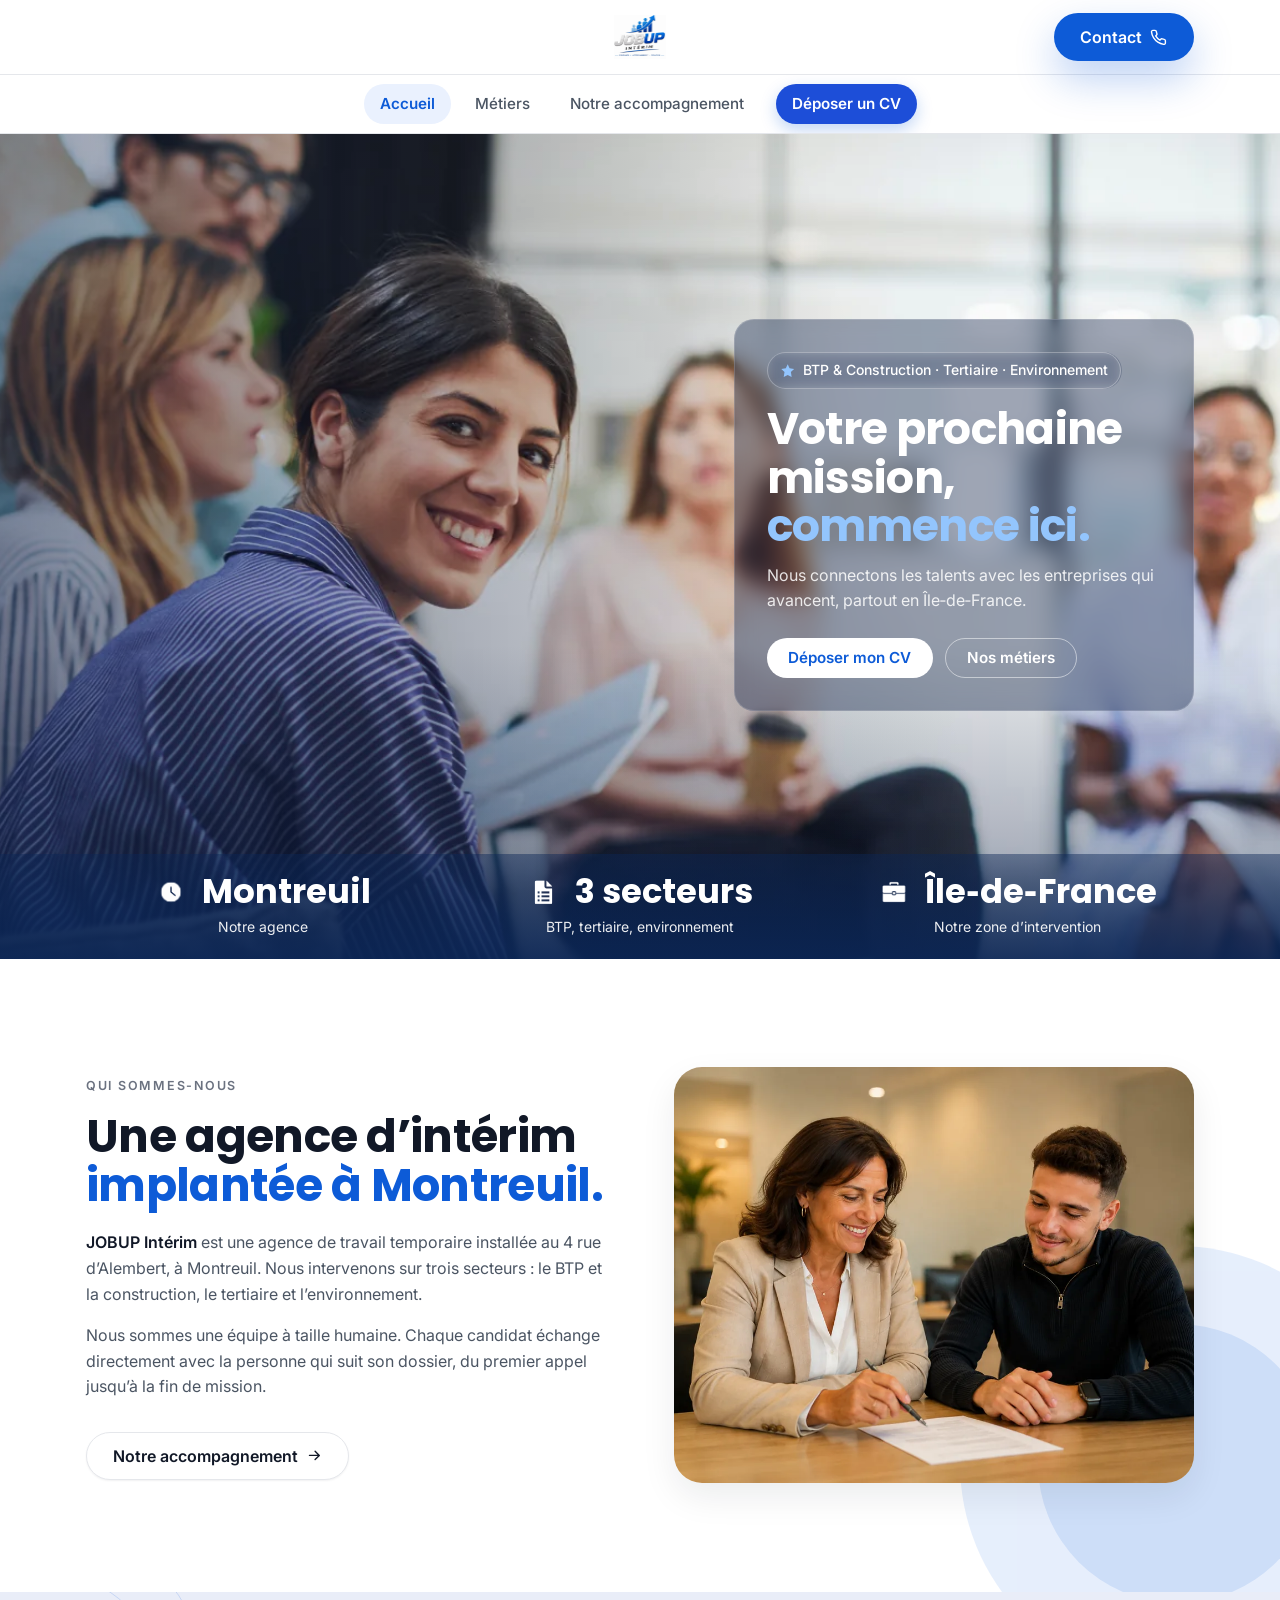
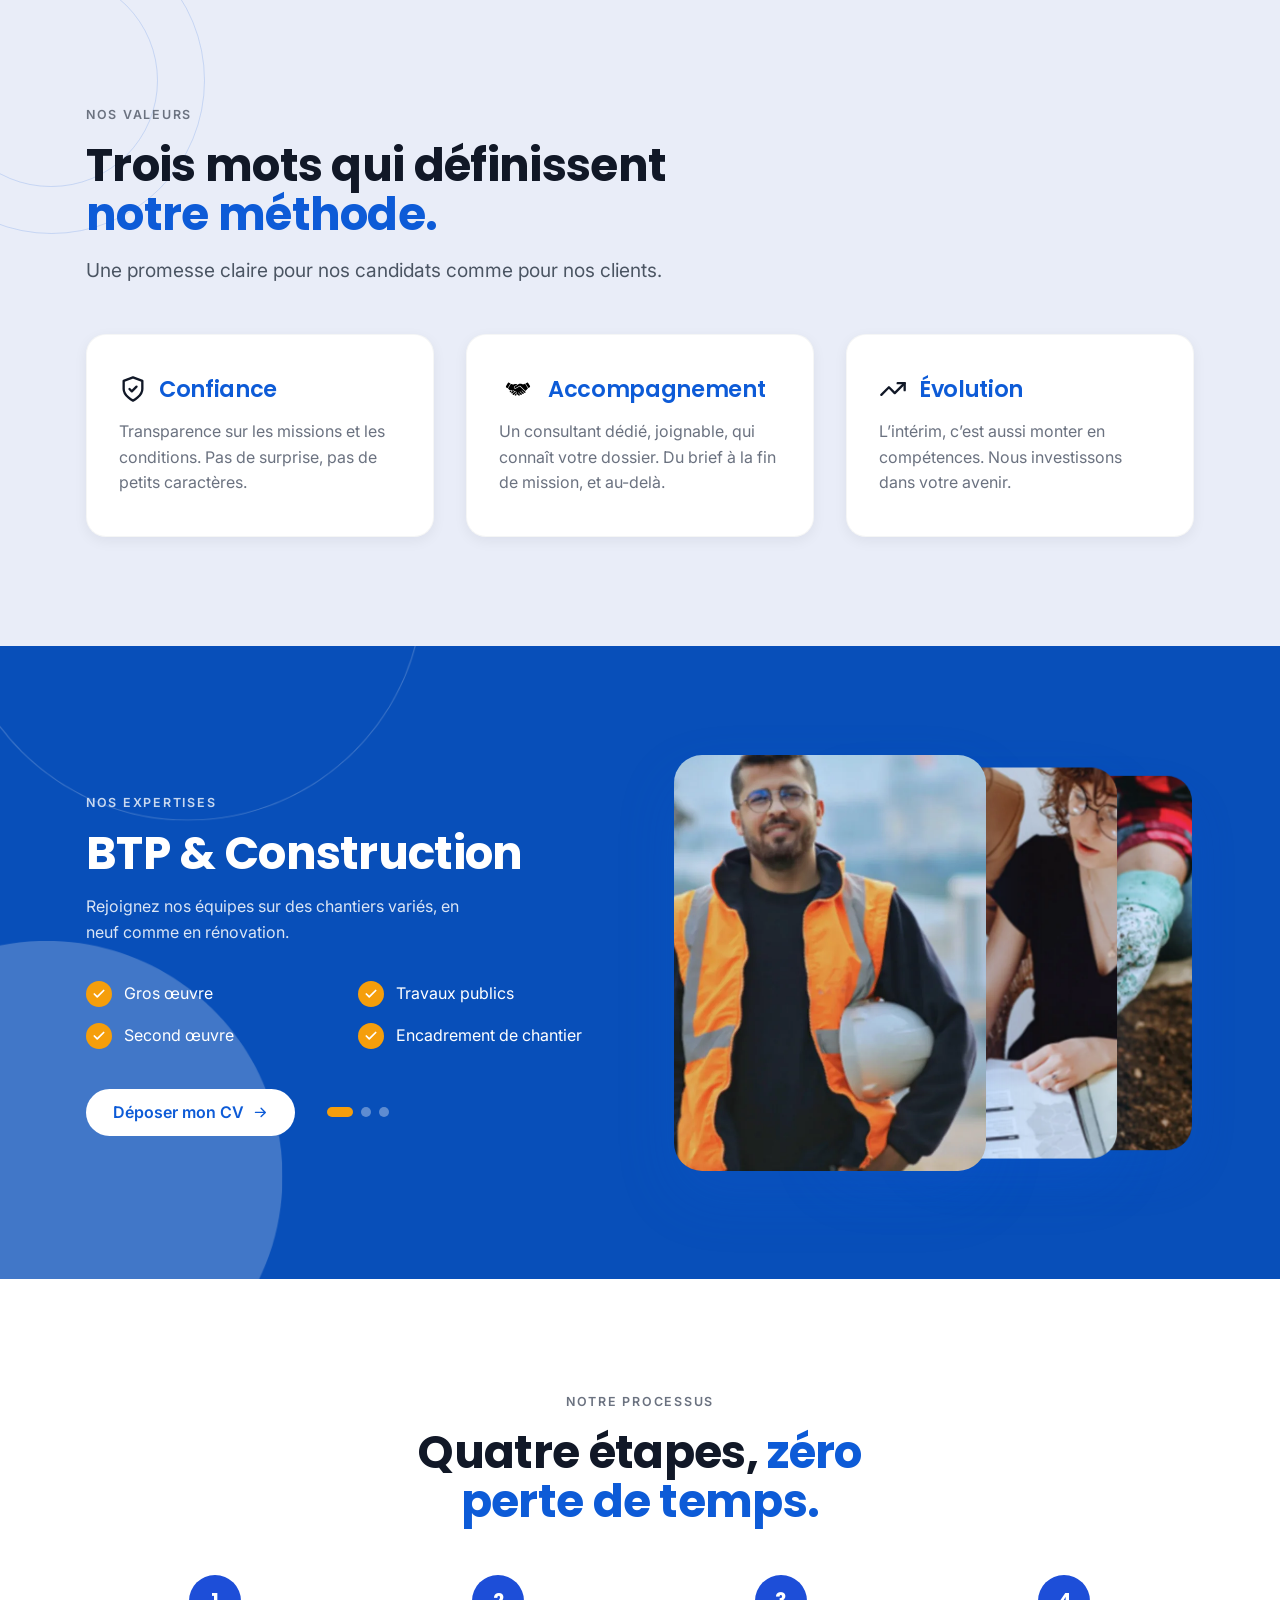
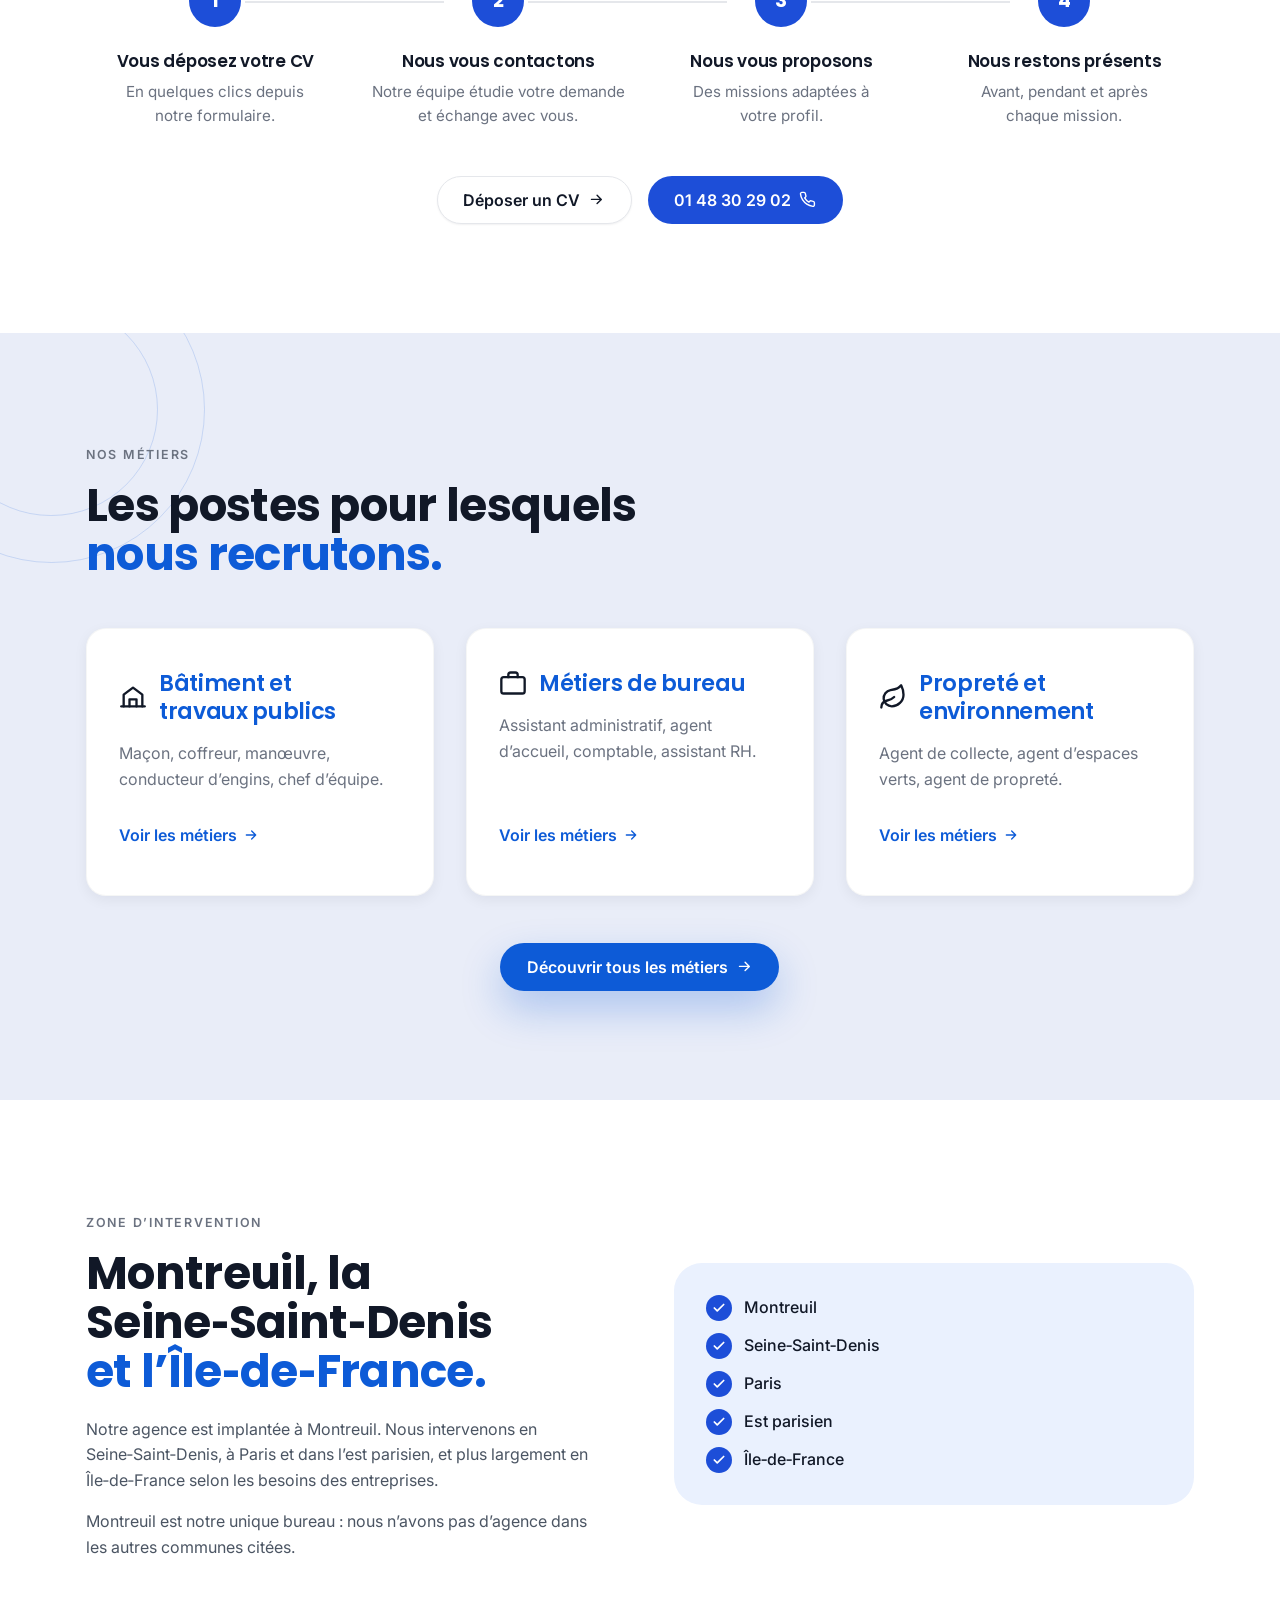
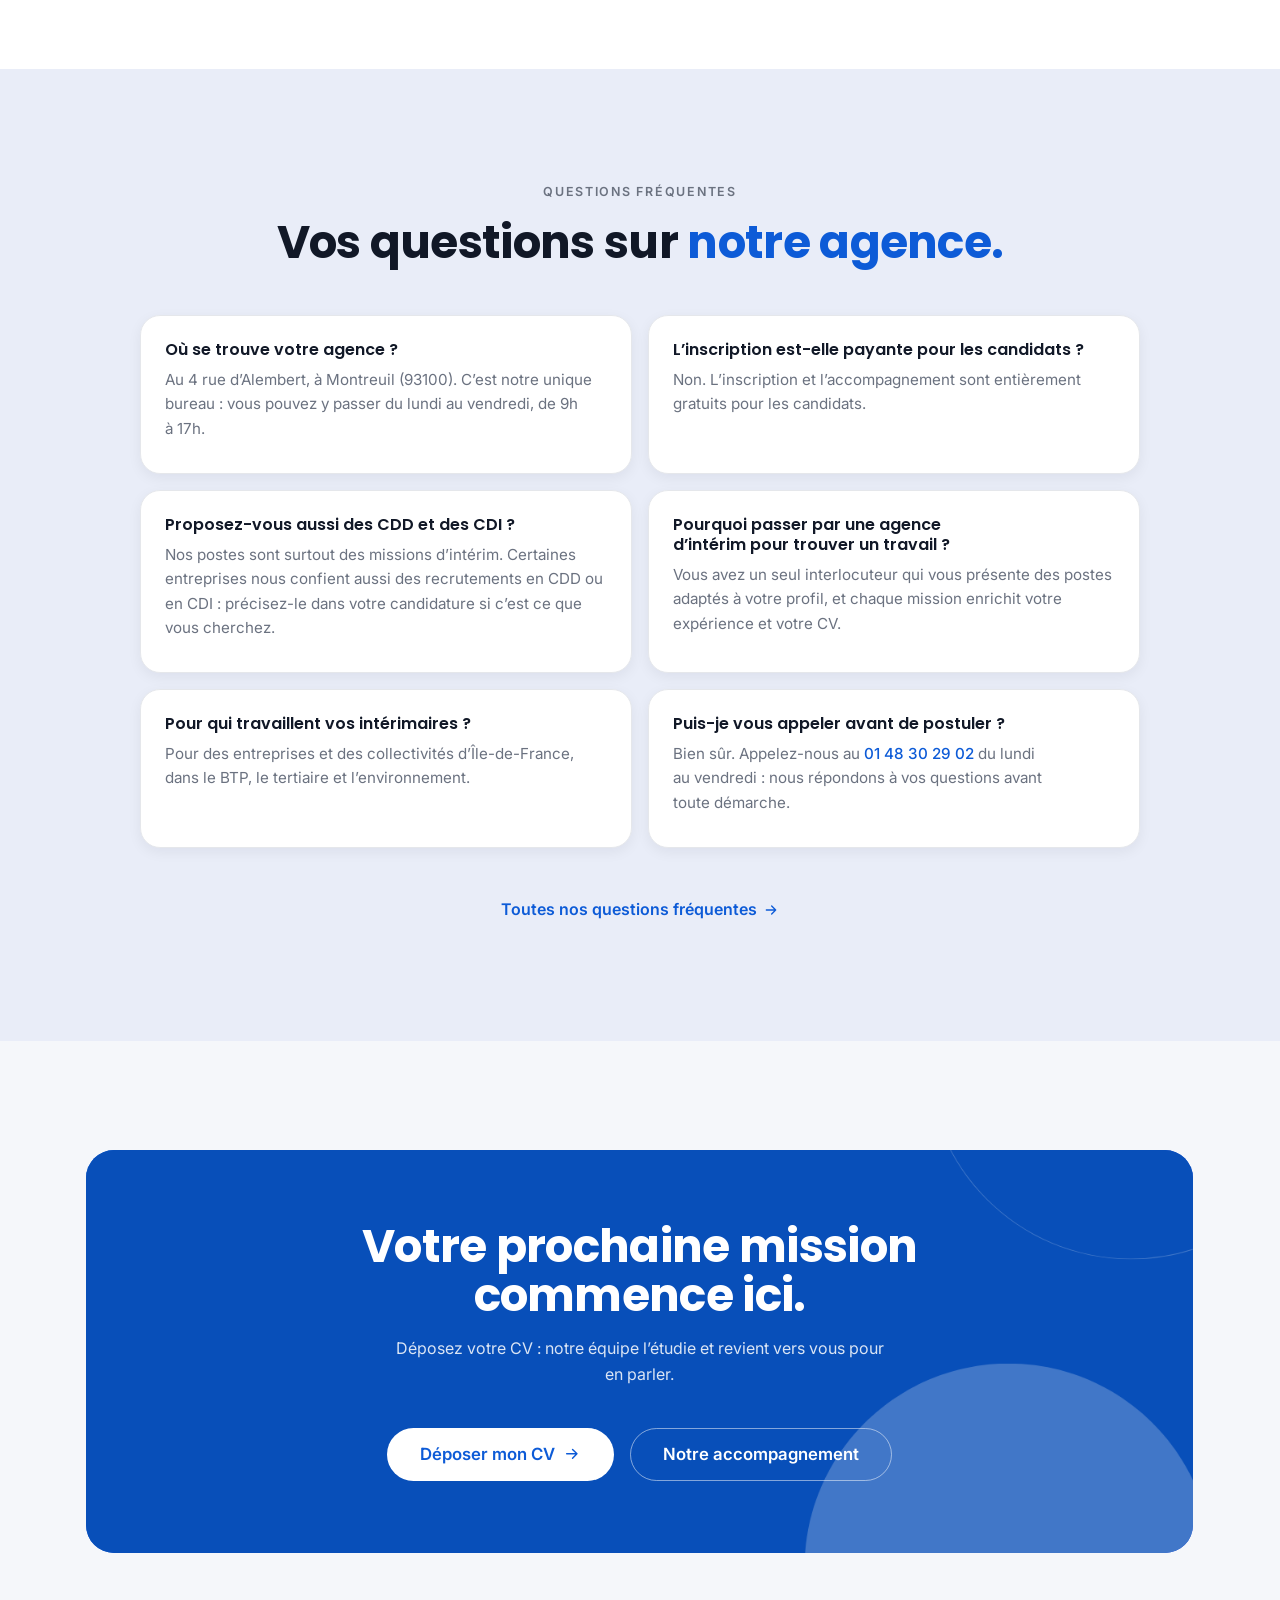
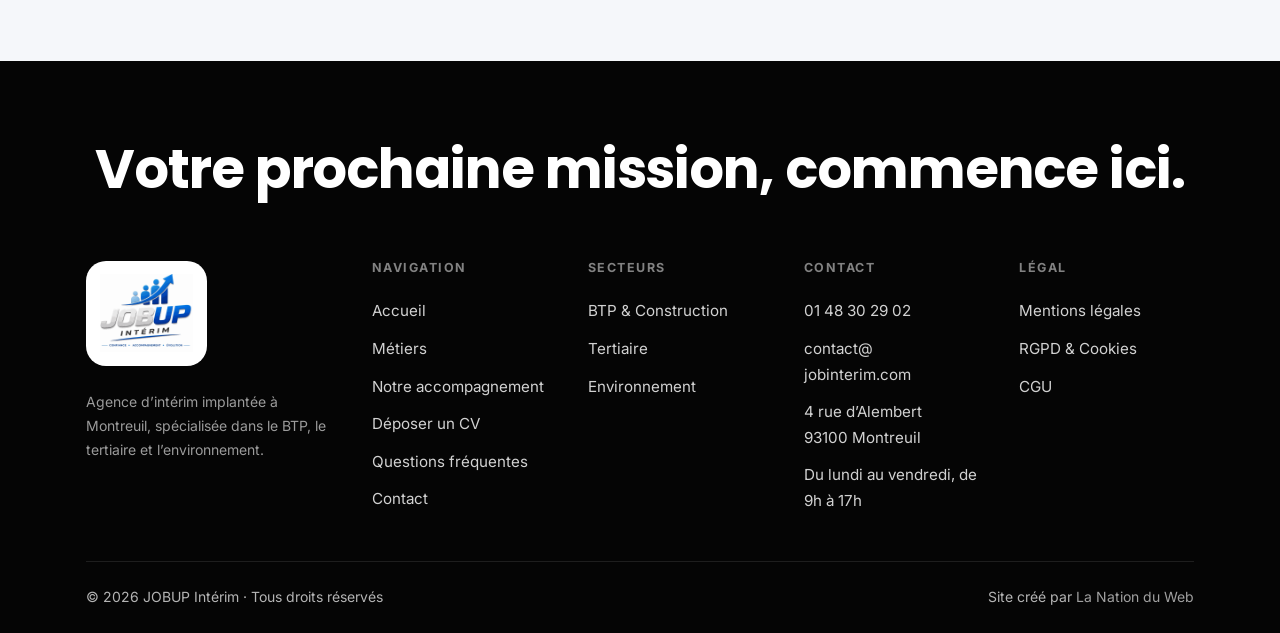
==== index.html @ 12de84bc "Accessibilité : pastilles du carrousel sans motif onglets, contrastes renforcés" ====
<!DOCTYPE html>
<html lang="fr">
<head>
  <meta charset="UTF-8" />
  <meta name="viewport" content="width=device-width, initial-scale=1.0" />
  <title>Agence d'intérim à Montreuil : trouver un travail</title>
  <meta name="description" content="Boîte d'intérim à Montreuil (93) : trouvez un travail en BTP, tertiaire ou environnement en Île-de-France. Déposez votre CV en 2 minutes." />
  <meta name="theme-color" content="#0D5BD7" />
  <link rel="canonical" href="https://interimjobup.com/" />

  <!-- Favicons -->
  <link rel="icon" href="assets/icons/favicon.ico" sizes="any" />
  <link rel="icon" type="image/png" sizes="32x32" href="assets/icons/favicon-32x32.png" />
  <link rel="icon" type="image/png" sizes="16x16" href="assets/icons/favicon-16x16.png" />
  <link rel="apple-touch-icon" href="assets/icons/apple-touch-icon.png" />

  <!-- Open Graph -->
  <meta property="og:type" content="website" />
  <meta property="og:site_name" content="JOBUP Intérim" />
  <meta property="og:title" content="Agence d'intérim à Montreuil : trouver un travail | Jobup interim" />
  <meta property="og:description" content="Boîte d'intérim à Montreuil (93) : trouvez un travail en BTP, tertiaire ou environnement en Île-de-France. Déposez votre CV en 2 minutes." />
  <meta property="og:url" content="https://interimjobup.com/" />
  <meta property="og:image" content="https://interimjobup.com/assets/images/og-image.jpg" />
  <meta property="og:locale" content="fr_FR" />

  <!-- Twitter -->
  <meta name="twitter:card" content="summary_large_image" />
  <meta name="twitter:title" content="Agence d'intérim à Montreuil : trouver un travail | Jobup interim" />
  <meta name="twitter:description" content="Boîte d'intérim à Montreuil (93) : trouvez un travail en BTP, tertiaire ou environnement en Île-de-France. Déposez votre CV en 2 minutes." />
  <meta name="twitter:image" content="https://interimjobup.com/assets/images/og-image.jpg" />

  <!-- Fonts -->
  <link rel="preconnect" href="https://fonts.googleapis.com" />
  <link rel="preconnect" href="https://fonts.gstatic.com" crossorigin />
  <link rel="stylesheet" href="https://fonts.googleapis.com/css2?family=Inter:wght@400;500;600;700&family=Poppins:wght@500;600;700&display=swap" />

  <!-- Styles -->
  <link rel="stylesheet" href="assets/css/variables.css?v=20261126a" />
  <link rel="stylesheet" href="assets/css/reset.css?v=20261126a" />
  <link rel="stylesheet" href="assets/css/global.css?v=20261126a" />
  <link rel="stylesheet" href="assets/css/layout.css?v=20261126a" />
  <link rel="stylesheet" href="assets/css/components.css?v=20261126a" />
  <link rel="stylesheet" href="assets/css/header.css?v=20261126a" />
  <link rel="stylesheet" href="assets/css/footer.css?v=20261126a" />
  <link rel="stylesheet" href="assets/css/home.css?v=20261126a" />
  <link rel="stylesheet" href="assets/css/responsive.css?v=20261126a" />

  <!-- Schema.org EmploymentAgency : identique à la fiche Google -->
  <script type="application/ld+json">
  {
    "@context": "https://schema.org",
    "@type": "EmploymentAgency",
    "@id": "https://interimjobup.com/#agence",
    "name": "Jobup Interim",
    "url": "https://interimjobup.com/",
    "logo": "https://interimjobup.com/assets/images/logo-jobup-full.png",
    "image": "https://interimjobup.com/assets/images/og-image.jpg",
    "description": "Agence d'intérim spécialisée dans le BTP, le tertiaire et l'environnement, implantée à Montreuil et intervenant en Île-de-France.",
    "slogan": "Confiance, accompagnement, évolution",
    "telephone": "+33148302902",
    "email": "contact@jobinterim.com",
    "address": {
      "@type": "PostalAddress",
      "streetAddress": "4 rue d'Alembert",
      "postalCode": "93100",
      "addressLocality": "Montreuil",
      "addressRegion": "Île-de-France",
      "addressCountry": "FR"
    },
    "geo": {
      "@type": "GeoCoordinates",
      "latitude": 48.855297,
      "longitude": 2.417341
    },
    "hasMap": "https://www.google.com/maps?q=48.855297,2.417341",
    "openingHoursSpecification": [
      {
        "@type": "OpeningHoursSpecification",
        "dayOfWeek": ["Monday", "Tuesday", "Wednesday", "Thursday", "Friday"],
        "opens": "09:00",
        "closes": "17:00"
      }
    ],
    "areaServed": [
      { "@type": "City", "name": "Montreuil" },
      { "@type": "AdministrativeArea", "name": "Seine-Saint-Denis" },
      { "@type": "City", "name": "Paris" },
      { "@type": "AdministrativeArea", "name": "Île-de-France" }
    ],
    "knowsAbout": [
      "BTP et construction",
      "Tertiaire et métiers de bureau",
      "Environnement et propreté"
    ]
  }
  </script>
</head>
<body>
  <a class="skip-link" href="#main">Aller au contenu</a>

  <!-- ============================= HEADER ============================= -->
  <header class="site-header" data-screen-label="Accueil">
    <div class="container site-header__inner">
      <a class="brand" href="./" aria-label="JOBUP Intérim — Accueil">
        <img src="assets/images/logo-jobup-full.png" alt="JOBUP Intérim — Confiance, accompagnement, évolution" width="420" height="352" />
      </a>
      <div class="header-actions">
        <a class="btn btn--primary" href="contact/">
          Contact
          <svg class="icon" viewBox="0 0 24 24" fill="none" stroke="currentColor" stroke-width="2" stroke-linecap="round" stroke-linejoin="round" aria-hidden="true"><path d="M22 16.92v3a2 2 0 0 1-2.18 2 19.79 19.79 0 0 1-8.63-3.07 19.5 19.5 0 0 1-6-6 19.79 19.79 0 0 1-3.07-8.67A2 2 0 0 1 4.11 2h3a2 2 0 0 1 2 1.72c.13.96.36 1.9.7 2.81a2 2 0 0 1-.45 2.11L8.09 9.91a16 16 0 0 0 6 6l1.27-1.27a2 2 0 0 1 2.11-.45c.91.34 1.85.57 2.81.7A2 2 0 0 1 22 16.92Z"/></svg>
        </a>
      </div>
    </div>
  </header>

  <!-- ============================= MENU ============================= -->
  <nav class="sub-nav" aria-label="Pages du site">
    <div class="container">
      <ul class="sub-nav__list">
        <li class="sub-nav__item--home"><a class="sub-nav__link" href="./" aria-current="page">Accueil</a></li>
        <li><a class="sub-nav__link" href="metiers/">Métiers</a></li>
        <li><a class="sub-nav__link" href="accompagnement/"><span class="sub-nav__long">Notre accompagnement</span><span class="sub-nav__short">Accompagnement</span></a></li>
        <li><a class="sub-nav__link sub-nav__link--cta" href="deposer-un-cv/">Déposer un CV</a></li>
      </ul>
    </div>
  </nav>

  <main id="main">
    <!-- ============================= HERO ============================= -->
    <section class="hero" data-screen-label="Hero">
      <img class="hero__bg" src="assets/images/hero-accueil.webp" alt="Équipe de professionnels souriants en réunion dans des bureaux lumineux" fetchpriority="high" width="1366" height="768" />
      <div class="hero__overlay"></div>
      <div class="container hero__inner">
        <div class="hero__panel">
          <span class="hero__badge">
            <svg class="icon" viewBox="0 0 24 24" fill="currentColor" aria-hidden="true"><path d="m12 2 2.9 6.26L22 9.27l-5 4.87L18.18 22 12 18.56 5.82 22 7 14.14l-5-4.87 7.1-1.01L12 2Z"/></svg>
            <span data-site="accueil.surtitre">BTP&nbsp;&amp;&nbsp;Construction&nbsp;· Tertiaire&nbsp;· Environnement</span>
          </span>
          <h1 class="hero__title" data-site-title="accueil.titre">Votre prochaine mission,<br /><em>commence ici.</em></h1>
          <p class="hero__subtitle" data-site="accueil.texte">Nous connectons les talents avec les entreprises qui avancent, partout en Île&#8209;de&#8209;France.</p>
          <div class="hero__actions">
            <a class="btn btn--white" href="deposer-un-cv/">Déposer mon CV</a>
            <a class="btn btn--outline-invert" href="metiers/">Nos métiers</a>
          </div>
        </div>
      </div>
      <div class="hero-stats">
        <div class="container">
          <div class="hero-stats__grid">
            <div class="stat">
              <div class="stat__value"><img class="stat__icon" src="assets/images/stat-delai.png" alt="" width="34" height="34" /><span data-site="accueil.chiffres.0.valeur">Montreuil</span></div>
              <p class="stat__label" data-site="accueil.chiffres.0.libelle">Notre agence</p>
            </div>
            <div class="stat">
              <div class="stat__value"><img class="stat__icon" src="assets/images/stat-offres.png" alt="" width="38" height="45" /><span data-site="accueil.chiffres.1.valeur">3 secteurs</span></div>
              <p class="stat__label" data-site="accueil.chiffres.1.libelle">BTP, tertiaire, environnement</p>
            </div>
            <div class="stat">
              <div class="stat__value"><img class="stat__icon" src="assets/images/stat-entreprises.png" alt="" width="42" height="40" /><span data-site="accueil.chiffres.2.valeur">Île&#8209;de&#8209;France</span></div>
              <p class="stat__label" data-site="accueil.chiffres.2.libelle">Notre zone d’intervention</p>
            </div>
          </div>
        </div>
      </div>
    </section>

    <!-- ============================= QUI SOMMES-NOUS ============================= -->
    <section class="section section--white histoire" aria-labelledby="histoire-title">
      <span class="deco-circle deco-circle--concentric deco-circle--xl deco-circle--br" aria-hidden="true"></span>
      <div class="container split">
        <div class="histoire__body" data-animate>
          <span class="eyebrow">Qui sommes-nous</span>
          <h2 id="histoire-title" class="h2">Une agence d’intérim <span class="text-accent">implantée à Montreuil.</span></h2>
          <div class="flow" style="margin-top:1.25rem">
            <p><strong>JOBUP Intérim</strong> est une agence de travail temporaire installée au 4 rue d’Alembert, à Montreuil. Nous intervenons sur trois secteurs&nbsp;: le BTP et la construction, le tertiaire et l’environnement.</p>
            <p>Nous sommes une équipe à taille humaine. Chaque candidat échange directement avec la personne qui suit son dossier, du premier appel jusqu’à la fin de mission.</p>
          </div>
          <div class="histoire__actions">
            <a class="btn btn--ghost" href="accompagnement/">Notre accompagnement <svg class="icon arrow" viewBox="0 0 24 24" fill="none" stroke="currentColor" stroke-width="2" stroke-linecap="round" stroke-linejoin="round" aria-hidden="true"><path d="M5 12h14M13 6l6 6-6 6"/></svg></a>
          </div>
        </div>
        <div class="histoire__media" data-animate data-animate-delay="1">
          <img src="assets/images/histoire.webp" alt="Une conseillère JOBUP accompagne un candidat lors de la signature de son contrat" loading="lazy" width="1000" height="750" />
        </div>
      </div>
    </section>

    <!-- ============================= MÉTHODE ============================= -->
    <section class="section section--alt method" aria-labelledby="method-title">
      <span class="deco-circle deco-circle--rings deco-circle--lg deco-circle--tl" aria-hidden="true"></span>
      <div class="container">
        <div class="section-head" data-animate="fade">
          <span class="eyebrow">Nos valeurs</span>
          <h2 id="method-title" class="h2">Trois mots qui définissent <span class="text-accent">notre méthode.</span></h2>
          <p class="lead">Une promesse claire pour nos candidats comme pour nos clients.</p>
        </div>
        <div class="grid grid--3 method__grid">
          <article class="card card--hover value-card" data-animate>
            <div class="value-card__head">
              <svg class="value-card__icon" viewBox="0 0 24 24" fill="none" stroke="currentColor" stroke-width="2" stroke-linecap="round" stroke-linejoin="round" aria-hidden="true"><path d="M12 22s8-4 8-10V5l-8-3-8 3v7c0 6 8 10 8 10Z"/><path d="m9 12 2 2 4-4"/></svg>
              <h3 class="value-card__title">Confiance</h3>
            </div>
            <p>Transparence sur les missions et les conditions. Pas de surprise, pas de petits caractères.</p>
          </article>
          <article class="card card--hover value-card" data-animate data-animate-delay="1">
            <div class="value-card__head">
              <img class="value-card__icon" src="assets/images/icon-pacte.png" alt="" width="37" height="26" />
              <h3 class="value-card__title">Accompagnement</h3>
            </div>
            <p>Un consultant dédié, joignable, qui connaît votre dossier. Du brief à la fin de mission, et au-delà.</p>
          </article>
          <article class="card card--hover value-card" data-animate data-animate-delay="2">
            <div class="value-card__head">
              <svg class="value-card__icon" viewBox="0 0 24 24" fill="none" stroke="currentColor" stroke-width="2" stroke-linecap="round" stroke-linejoin="round" aria-hidden="true"><path d="m22 7-8.5 8.5-5-5L2 17"/><path d="M16 7h6v6"/></svg>
              <h3 class="value-card__title">Évolution</h3>
            </div>
            <p>L’intérim, c’est aussi monter en compétences. Nous investissons dans votre avenir.</p>
          </article>
        </div>
      </div>
    </section>

    <!-- ============================= NOS EXPERTISES (carousel secteurs) ============================= -->
    <section class="section sector" id="expertises" aria-labelledby="sector-title" data-sector-carousel>
      <img class="sector__bg" src="assets/images/bg-blue-2.png" alt="" aria-hidden="true" width="1366" height="768" />
      <div class="container sector__inner">
        <div class="sector__content" data-animate aria-live="polite">
          <span class="eyebrow eyebrow--invert">Nos expertises</span>
          <h2 id="sector-title" class="sector__title h2" data-sector-name>BTP &amp; Construction</h2>
          <p class="sector__text" data-sector-text>Rejoignez nos équipes sur des chantiers variés, en neuf comme en rénovation.</p>
          <ul class="sector__list" data-sector-points></ul>
          <div class="sector__foot">
            <a class="btn btn--white sector__cta" href="deposer-un-cv/" data-sector-cta>Déposer mon CV <svg class="icon arrow" viewBox="0 0 24 24" fill="none" stroke="currentColor" stroke-width="2" stroke-linecap="round" stroke-linejoin="round" aria-hidden="true"><path d="M5 12h14M13 6l6 6-6 6"/></svg></a>
            <div class="sector__dots" role="group" aria-label="Choisir un secteur">
              <button class="sector__dot is-active" type="button" data-sector-dot="0" aria-label="BTP & Construction" aria-current="true"></button>
              <button class="sector__dot" type="button" data-sector-dot="1" aria-label="Tertiaire" aria-current="false"></button>
              <button class="sector__dot" type="button" data-sector-dot="2" aria-label="Environnement" aria-current="false"></button>
            </div>
          </div>
        </div>
        <div class="sector__media" data-animate data-animate-delay="1">
          <div class="sector-stack" data-sector-stack>
            <img class="sector-stack__img is-main" data-sector-img="0" src="assets/images/secteurs/btp-construction.webp" alt="BTP & Construction" loading="lazy" />
            <img class="sector-stack__img is-top" data-sector-img="1" src="assets/images/secteurs/tertiaire.webp" alt="Tertiaire" loading="lazy" />
            <img class="sector-stack__img is-bottom" data-sector-img="2" src="assets/images/secteurs/environnement.webp" alt="Environnement" loading="lazy" />
          </div>
        </div>
      </div>
    </section>

    <!-- ============================= PROCESSUS ============================= -->
    <section class="section section--white process" id="processus" aria-labelledby="process-title">
      <div class="container">
        <div class="section-head section-head--center" data-animate="fade">
          <span class="eyebrow">Notre processus</span>
          <h2 id="process-title" class="h2">Quatre étapes, <span class="text-accent">zéro perte de temps.</span></h2>
        </div>
        <div class="process__steps">
          <div class="process-step" data-animate>
            <span class="process-step__num">1</span>
            <div class="process-step__body"><h3 class="process-step__title">Vous déposez votre CV</h3><p>En quelques clics depuis notre formulaire.</p></div>
          </div>
          <div class="process-step" data-animate data-animate-delay="1">
            <span class="process-step__num">2</span>
            <div class="process-step__body"><h3 class="process-step__title">Nous vous contactons</h3><p>Notre équipe étudie votre demande et échange avec vous.</p></div>
          </div>
          <div class="process-step" data-animate data-animate-delay="2">
            <span class="process-step__num">3</span>
            <div class="process-step__body"><h3 class="process-step__title">Nous vous proposons</h3><p>Des missions adaptées à votre profil.</p></div>
          </div>
          <div class="process-step" data-animate data-animate-delay="3">
            <span class="process-step__num">4</span>
            <div class="process-step__body"><h3 class="process-step__title">Nous restons présents</h3><p>Avant, pendant et après chaque mission.</p></div>
          </div>
        </div>
        <div class="process__actions" data-animate="fade">
          <a class="btn btn--ghost" href="deposer-un-cv/">Déposer un CV <svg class="icon arrow" viewBox="0 0 24 24" fill="none" stroke="currentColor" stroke-width="2" stroke-linecap="round" stroke-linejoin="round" aria-hidden="true"><path d="M5 12h14M13 6l6 6-6 6"/></svg></a>
          <a class="btn btn--deep" href="tel:+33148302902"><span data-site-tel>01&nbsp;48&nbsp;30&nbsp;29&nbsp;02</span> <svg class="icon" viewBox="0 0 24 24" fill="none" stroke="currentColor" stroke-width="2" stroke-linecap="round" stroke-linejoin="round" aria-hidden="true"><path d="M22 16.92v3a2 2 0 0 1-2.18 2 19.79 19.79 0 0 1-8.63-3.07 19.5 19.5 0 0 1-6-6 19.79 19.79 0 0 1-3.07-8.67A2 2 0 0 1 4.11 2h3a2 2 0 0 1 2 1.72c.13.96.36 1.9.7 2.81a2 2 0 0 1-.45 2.11L8.09 9.91a16 16 0 0 0 6 6l1.27-1.27a2 2 0 0 1 2.11-.45c.91.34 1.85.57 2.81.7A2 2 0 0 1 22 16.92Z"/></svg></a>
        </div>
      </div>
    </section>

    <!-- ============================= NOS MÉTIERS ============================= -->
    <section class="section section--alt job-families" id="metiers" aria-labelledby="metiers-title">
      <span class="deco-circle deco-circle--rings deco-circle--lg deco-circle--tl" aria-hidden="true"></span>
      <div class="container">
        <div class="section-head" data-animate="fade">
          <span class="eyebrow">Nos métiers</span>
          <h2 id="metiers-title" class="h2">Les postes pour lesquels <span class="text-accent">nous recrutons.</span></h2>
        </div>
        <div class="grid grid--3">
          <article class="card card--hover value-card job-family" data-animate>
            <div class="value-card__head">
              <svg class="value-card__icon" viewBox="0 0 24 24" fill="none" stroke="currentColor" stroke-width="2" stroke-linecap="round" stroke-linejoin="round" aria-hidden="true"><path d="M2 20h20"/><path d="M4 20V10l8-6 8 6v10"/><path d="M9 20v-6h6v6"/></svg>
              <h3 class="value-card__title">Bâtiment et travaux publics</h3>
            </div>
            <p>Maçon, coffreur, manœuvre, conducteur d’engins, chef d’équipe.</p>
            <a class="job-family__link" href="metiers/#btp">Voir les métiers <svg class="icon arrow" viewBox="0 0 24 24" fill="none" stroke="currentColor" stroke-width="2" stroke-linecap="round" stroke-linejoin="round" aria-hidden="true"><path d="M5 12h14M13 6l6 6-6 6"/></svg></a>
          </article>
          <article class="card card--hover value-card job-family" data-animate data-animate-delay="1">
            <div class="value-card__head">
              <svg class="value-card__icon" viewBox="0 0 24 24" fill="none" stroke="currentColor" stroke-width="2" stroke-linecap="round" stroke-linejoin="round" aria-hidden="true"><rect x="2" y="7" width="20" height="14" rx="2"/><path d="M16 7V5a2 2 0 0 0-2-2h-4a2 2 0 0 0-2 2v2"/></svg>
              <h3 class="value-card__title">Métiers de bureau</h3>
            </div>
            <p>Assistant administratif, agent d’accueil, comptable, assistant RH.</p>
            <a class="job-family__link" href="metiers/#tertiaire">Voir les métiers <svg class="icon arrow" viewBox="0 0 24 24" fill="none" stroke="currentColor" stroke-width="2" stroke-linecap="round" stroke-linejoin="round" aria-hidden="true"><path d="M5 12h14M13 6l6 6-6 6"/></svg></a>
          </article>
          <article class="card card--hover value-card job-family" data-animate data-animate-delay="2">
            <div class="value-card__head">
              <svg class="value-card__icon" viewBox="0 0 24 24" fill="none" stroke="currentColor" stroke-width="2" stroke-linecap="round" stroke-linejoin="round" aria-hidden="true"><path d="M11 20A7 7 0 0 1 9.8 6.1C15.5 5 17 4.48 19 2c1 2 2 4.18 2 8 0 5.5-4.78 10-10 10Z"/><path d="M2 21c0-3 1.85-5.36 5.08-6C9.5 14.52 12 13 13 12"/></svg>
              <h3 class="value-card__title">Propreté et environnement</h3>
            </div>
            <p>Agent de collecte, agent d’espaces verts, agent de propreté.</p>
            <a class="job-family__link" href="metiers/#environnement">Voir les métiers <svg class="icon arrow" viewBox="0 0 24 24" fill="none" stroke="currentColor" stroke-width="2" stroke-linecap="round" stroke-linejoin="round" aria-hidden="true"><path d="M5 12h14M13 6l6 6-6 6"/></svg></a>
          </article>
        </div>
        <div class="job-families__more" data-animate="fade">
          <a class="btn btn--primary" href="metiers/">Découvrir tous les métiers <svg class="icon arrow" viewBox="0 0 24 24" fill="none" stroke="currentColor" stroke-width="2" stroke-linecap="round" stroke-linejoin="round" aria-hidden="true"><path d="M5 12h14M13 6l6 6-6 6"/></svg></a>
        </div>
      </div>
    </section>

    <!-- ============================= ZONE D'INTERVENTION ============================= -->
    <section class="section section--white zone" aria-labelledby="zone-title">
      <div class="container split">
        <div class="zone__body" data-animate>
          <span class="eyebrow">Zone d’intervention</span>
          <h2 id="zone-title" class="h2">Montreuil, la Seine&#8209;Saint&#8209;Denis <span class="text-accent">et l’Île&#8209;de&#8209;France.</span></h2>
          <div class="flow" style="margin-top:1.25rem">
            <p>Notre agence est implantée à Montreuil. Nous intervenons en Seine&#8209;Saint&#8209;Denis, à Paris et dans l’est parisien, et plus largement en Île&#8209;de&#8209;France selon les besoins des entreprises.</p>
            <p>Montreuil est notre unique bureau&nbsp;: nous n’avons pas d’agence dans les autres communes citées.</p>
          </div>
        </div>
        <ul class="zone__list" data-animate data-animate-delay="1">
          <li><span class="zone__tick" aria-hidden="true"><svg class="icon" viewBox="0 0 24 24" fill="none" stroke="currentColor" stroke-width="3" stroke-linecap="round" stroke-linejoin="round"><path d="M20 6 9 17l-5-5"/></svg></span>Montreuil</li>
          <li><span class="zone__tick" aria-hidden="true"><svg class="icon" viewBox="0 0 24 24" fill="none" stroke="currentColor" stroke-width="3" stroke-linecap="round" stroke-linejoin="round"><path d="M20 6 9 17l-5-5"/></svg></span>Seine&#8209;Saint&#8209;Denis</li>
          <li><span class="zone__tick" aria-hidden="true"><svg class="icon" viewBox="0 0 24 24" fill="none" stroke="currentColor" stroke-width="3" stroke-linecap="round" stroke-linejoin="round"><path d="M20 6 9 17l-5-5"/></svg></span>Paris</li>
          <li><span class="zone__tick" aria-hidden="true"><svg class="icon" viewBox="0 0 24 24" fill="none" stroke="currentColor" stroke-width="3" stroke-linecap="round" stroke-linejoin="round"><path d="M20 6 9 17l-5-5"/></svg></span>Est parisien</li>
          <li><span class="zone__tick" aria-hidden="true"><svg class="icon" viewBox="0 0 24 24" fill="none" stroke="currentColor" stroke-width="3" stroke-linecap="round" stroke-linejoin="round"><path d="M20 6 9 17l-5-5"/></svg></span>Île&#8209;de&#8209;France</li>
        </ul>
      </div>
    </section>

    <!-- ============================= QUESTIONS AVANT DE POSTULER ============================= -->
    <section class="section section--alt faq-cards" aria-labelledby="faq-cards-title">
      <div class="container">
        <div class="section-head section-head--center" data-animate="fade">
          <span class="eyebrow">Questions fréquentes</span>
          <h2 id="faq-cards-title" class="h2">Vos questions sur <span class="text-accent">notre agence.</span></h2>
        </div>
        <div class="faq-cards__grid">
          <article class="faq-card" data-animate>
            <h3 class="faq-card__q"><button class="faq-card__btn" type="button" aria-expanded="true" aria-controls="faq-card-1">Où se trouve votre agence&nbsp;?<span class="faq-card__toggle" aria-hidden="true"><svg class="icon" viewBox="0 0 24 24" fill="none" stroke="currentColor" stroke-width="2.5" stroke-linecap="round" stroke-linejoin="round"><path d="M12 5v14M5 12h14"/></svg></span></button></h3>
            <div class="faq-card__a" id="faq-card-1"><p>Au 4 rue d’Alembert, à Montreuil (93100). C’est notre unique bureau&nbsp;: vous pouvez y passer du lundi au vendredi, de 9h à 17h.</p></div>
          </article>
          <article class="faq-card" data-animate data-animate-delay="1">
            <h3 class="faq-card__q"><button class="faq-card__btn" type="button" aria-expanded="true" aria-controls="faq-card-2">L’inscription est-elle payante pour les candidats&nbsp;?<span class="faq-card__toggle" aria-hidden="true"><svg class="icon" viewBox="0 0 24 24" fill="none" stroke="currentColor" stroke-width="2.5" stroke-linecap="round" stroke-linejoin="round"><path d="M12 5v14M5 12h14"/></svg></span></button></h3>
            <div class="faq-card__a" id="faq-card-2"><p>Non. L’inscription et l’accompagnement sont entièrement gratuits pour les candidats.</p></div>
          </article>
          <article class="faq-card" data-animate>
            <h3 class="faq-card__q"><button class="faq-card__btn" type="button" aria-expanded="true" aria-controls="faq-card-3">Proposez-vous aussi des CDD et des CDI&nbsp;?<span class="faq-card__toggle" aria-hidden="true"><svg class="icon" viewBox="0 0 24 24" fill="none" stroke="currentColor" stroke-width="2.5" stroke-linecap="round" stroke-linejoin="round"><path d="M12 5v14M5 12h14"/></svg></span></button></h3>
            <div class="faq-card__a" id="faq-card-3"><p>Nos postes sont surtout des missions d’intérim. Certaines entreprises nous confient aussi des recrutements en CDD ou en CDI&nbsp;: précisez-le dans votre candidature si c’est ce que vous cherchez.</p></div>
          </article>
          <article class="faq-card" data-animate data-animate-delay="1">
            <h3 class="faq-card__q"><button class="faq-card__btn" type="button" aria-expanded="true" aria-controls="faq-card-4">Pourquoi passer par une agence d’intérim pour trouver un travail&nbsp;?<span class="faq-card__toggle" aria-hidden="true"><svg class="icon" viewBox="0 0 24 24" fill="none" stroke="currentColor" stroke-width="2.5" stroke-linecap="round" stroke-linejoin="round"><path d="M12 5v14M5 12h14"/></svg></span></button></h3>
            <div class="faq-card__a" id="faq-card-4"><p>Vous avez un seul interlocuteur qui vous présente des postes adaptés à votre profil, et chaque mission enrichit votre expérience et votre CV.</p></div>
          </article>
          <article class="faq-card" data-animate>
            <h3 class="faq-card__q"><button class="faq-card__btn" type="button" aria-expanded="true" aria-controls="faq-card-5">Pour qui travaillent vos intérimaires&nbsp;?<span class="faq-card__toggle" aria-hidden="true"><svg class="icon" viewBox="0 0 24 24" fill="none" stroke="currentColor" stroke-width="2.5" stroke-linecap="round" stroke-linejoin="round"><path d="M12 5v14M5 12h14"/></svg></span></button></h3>
            <div class="faq-card__a" id="faq-card-5"><p>Pour des entreprises et des collectivités d’Île-de-France, dans le BTP, le tertiaire et l’environnement.</p></div>
          </article>
          <article class="faq-card" data-animate data-animate-delay="1">
            <h3 class="faq-card__q"><button class="faq-card__btn" type="button" aria-expanded="true" aria-controls="faq-card-6">Puis-je vous appeler avant de postuler&nbsp;?<span class="faq-card__toggle" aria-hidden="true"><svg class="icon" viewBox="0 0 24 24" fill="none" stroke="currentColor" stroke-width="2.5" stroke-linecap="round" stroke-linejoin="round"><path d="M12 5v14M5 12h14"/></svg></span></button></h3>
            <div class="faq-card__a" id="faq-card-6"><p>Bien sûr. Appelez-nous au <a href="tel:+33148302902">01&nbsp;48&nbsp;30&nbsp;29&nbsp;02</a> du lundi au vendredi&nbsp;: nous répondons à vos questions avant toute démarche.</p></div>
          </article>
        </div>
        <p class="faq-cards__more"><a href="faq/">Toutes nos questions fréquentes <svg class="icon arrow" viewBox="0 0 24 24" fill="none" stroke="currentColor" stroke-width="2" stroke-linecap="round" stroke-linejoin="round" aria-hidden="true"><path d="M5 12h14M13 6l6 6-6 6"/></svg></a></p>
      </div>
    </section>

    <!-- ============================= CTA ============================= -->
    <section class="section section--white cta-banner" aria-labelledby="cta-title">
      <div class="container">
        <div class="cta-banner__box" data-animate="fade">
          <img class="cta-banner__bg" src="assets/images/bg-blue-1.png" alt="" aria-hidden="true" width="1366" height="768" />
          <h2 id="cta-title" class="cta-banner__title h2">Votre prochaine mission<br />commence ici.</h2>
          <p class="cta-banner__text">Déposez votre CV&nbsp;: notre équipe l’étudie et revient vers vous pour en parler.</p>
          <div class="cta-banner__actions">
            <a class="btn btn--white btn--lg" href="deposer-un-cv/">Déposer mon CV <svg class="icon arrow" viewBox="0 0 24 24" fill="none" stroke="currentColor" stroke-width="2" stroke-linecap="round" stroke-linejoin="round" aria-hidden="true"><path d="M5 12h14M13 6l6 6-6 6"/></svg></a>
            <a class="btn btn--outline-invert btn--lg" href="accompagnement/">Notre accompagnement</a>
          </div>
        </div>
      </div>
    </section>
  </main>

  <!-- ============================= FOOTER ============================= -->
  <footer class="site-footer" data-screen-label="Footer">
    <div class="container">
      <p class="footer-claim">Votre prochaine mission, commence&nbsp;ici.</p>
      <div class="footer-grid">
        <div class="footer-brand">
          <span class="footer-brand__logo"><img src="assets/images/logo-jobup-full.png" alt="JOBUP Intérim" width="120" height="100" /></span>
          <p>Agence d’intérim implantée à Montreuil, spécialisée dans le BTP, le tertiaire et l’environnement.</p>
        </div>
        <div class="footer-col">
          <h2 class="footer-col__title">Navigation</h2>
          <ul class="footer-col__list">
            <li><a href="./">Accueil</a></li>
            <li><a href="metiers/">Métiers</a></li>
            <li><a href="accompagnement/">Notre accompagnement</a></li>
            <li><a href="deposer-un-cv/">Déposer un CV</a></li>
            <li><a href="faq/">Questions fréquentes</a></li>
            <li><a href="contact/">Contact</a></li>
          </ul>
        </div>
        <div class="footer-col">
          <h2 class="footer-col__title">Secteurs</h2>
          <ul class="footer-col__list">
            <li><a href="metiers/#btp">BTP &amp; Construction</a></li>
            <li><a href="metiers/#tertiaire">Tertiaire</a></li>
            <li><a href="metiers/#environnement">Environnement</a></li>
          </ul>
        </div>
        <div class="footer-col">
          <h2 class="footer-col__title">Contact</h2>
          <ul class="footer-col__list">
            <li><a href="tel:+33148302902" data-site-tel>01&nbsp;48&nbsp;30&nbsp;29&nbsp;02</a></li>
            <li><a href="mailto:contact@jobinterim.com" data-site-email>contact@<wbr>jobinterim.com</a></li>
            <li><span data-site="coordonnees.adresse">4 rue d’Alembert<br />93100&nbsp;Montreuil</span></li>
            <li><span data-site="coordonnees.horaires">Du lundi au vendredi, de 9h à 17h</span></li>
          </ul>
        </div>
        <div class="footer-col">
          <h2 class="footer-col__title">Légal</h2>
          <ul class="footer-col__list">
            <li><a href="#">Mentions légales</a></li>
            <li><a href="#">RGPD &amp; Cookies</a></li>
            <li><a href="#">CGU</a></li>
          </ul>
        </div>
      </div>
      <div class="footer-bottom">
        <span>© <span data-year>2026</span> JOBUP Intérim · Tous droits réservés</span>
        <span class="footer-credit">Site créé par <a href="https://lanationduweb.fr" target="_blank" rel="noopener">La Nation du Web</a></span>
      </div>
    </div>
  </footer>

  <script src="assets/js/config.js?v=20261126a" defer></script>
  <script src="assets/js/site.js?v=20261126a" defer></script>
  <script src="assets/js/main.js?v=20261126a" defer></script>
  <script src="assets/js/animations.js?v=20261126a" defer></script>
  <script src="assets/js/sectors.js?v=20261126a" defer></script>
</body>
</html>
---- assets/css/variables.css ----
/* ==========================================================================
   variables.css — Design tokens for JOBUP Intérim
   ========================================================================== */
:root {
  /* ---- Brand colors ---- */
  --color-primary: #0D5BD7;
  --color-primary-strong: #1D4ED8;   /* secondary / darker CTA blue */
  --color-primary-dark: #0A47A8;      /* hover / pressed */
  --color-primary-50: #EAF1FE;        /* tints */
  --color-primary-100: #D6E4FB;

  /* ---- Surfaces ---- */
  --color-bg: #F5F7FA;
  --color-surface: #FFFFFF;
  --color-surface-alt: #E9EDF8;       /* lavender section background */
  --color-footer: #050505;

  /* ---- Text ---- */
  --color-text: #111827;
  --color-text-soft: #4B5563;
  --color-text-muted: #6B7280;
  --color-text-invert: #FFFFFF;
  --color-text-invert-soft: rgba(255, 255, 255, 0.78);

  /* ---- Lines & states ---- */
  --color-border: #E5E7EB;
  --color-border-strong: #D1D5DB;
  --color-success: #16A34A;
  --color-warning: #D97706;
  --color-warning-bg: #FEF3C7;
  --color-success-bg: #DCFCE7;

  /* ---- Typography ---- */
  --font-display: "Poppins", "Segoe UI", system-ui, sans-serif;
  --font-body: "Inter", "Segoe UI", system-ui, sans-serif;

  --fs-display: clamp(2.4rem, 1.4rem + 3.6vw, 4rem);
  --fs-h1: clamp(2.1rem, 1.4rem + 2.8vw, 3.25rem);
  --fs-h2: clamp(1.9rem, 1.3rem + 2.2vw, 2.85rem);
  --fs-h3: clamp(1.15rem, 1rem + 0.6vw, 1.4rem);
  --fs-lead: clamp(1.02rem, 0.95rem + 0.4vw, 1.2rem);
  --fs-body: 1rem;
  --fs-small: 0.875rem;
  --fs-eyebrow: 0.78rem;

  --lh-tight: 1.08;
  --lh-snug: 1.25;
  --lh-normal: 1.6;

  /* ---- Spacing scale ---- */
  --space-1: 0.25rem;
  --space-2: 0.5rem;
  --space-3: 0.75rem;
  --space-4: 1rem;
  --space-5: 1.5rem;
  --space-6: 2rem;
  --space-7: 2.5rem;
  --space-8: 3rem;
  --space-9: 4rem;
  --space-10: 5.5rem;
  --section-y: clamp(3.5rem, 2rem + 6vw, 7rem);

  /* ---- Layout ---- */
  --header-h: 74px;
  --container: 1200px;
  --container-wide: 1320px;
  --gutter: clamp(1.25rem, 0.5rem + 3vw, 3rem);

  /* ---- Radii ---- */
  --radius-sm: 8px;
  --radius-md: 14px;
  --radius-lg: 20px;
  --radius-xl: 28px;
  --radius-pill: 999px;

  /* ---- Shadows ---- */
  --shadow-xs: 0 1px 2px rgba(17, 24, 39, 0.06);
  --shadow-sm: 0 4px 14px rgba(17, 24, 39, 0.06);
  --shadow-md: 0 14px 34px rgba(17, 24, 39, 0.08);
  --shadow-lg: 0 26px 60px rgba(13, 91, 215, 0.16);
  --shadow-blue: 0 18px 40px rgba(13, 91, 215, 0.28);

  /* ---- Motion ---- */
  --ease: cubic-bezier(0.22, 0.61, 0.36, 1);
  --dur: 0.45s;

  /* ---- Z-index ---- */
  --z-header: 100;
  --z-overlay: 200;
}
---- assets/css/global.css ----
/* ==========================================================================
   global.css — Base element & typography styles
   ========================================================================== */
body {
  font-family: var(--font-body);
  font-size: var(--fs-body);
  color: var(--color-text);
  background-color: var(--color-bg);
}

h1, h2, h3, h4, h5, h6 {
  font-family: var(--font-display);
  color: var(--color-text);
  line-height: var(--lh-tight);
  letter-spacing: -0.015em;
}

.h-display {
  font-size: var(--fs-display);
  font-weight: 700;
  line-height: var(--lh-tight);
}

h1, .h1 { font-size: var(--fs-h1); }
h2, .h2 { font-size: var(--fs-h2); font-weight: 700; }
h3, .h3 { font-size: var(--fs-h3); font-weight: 600; line-height: var(--lh-snug); }

.lead {
  font-size: var(--fs-lead);
  color: var(--color-text-soft);
  line-height: var(--lh-normal);
}

p { color: var(--color-text-soft); }

strong { font-weight: 600; color: var(--color-text); }

.text-accent { color: var(--color-primary); }
.text-muted { color: var(--color-text-muted); }

/* Eyebrow / kicker label */
.eyebrow {
  display: inline-block;
  font-family: var(--font-body);
  font-size: var(--fs-eyebrow);
  font-weight: 600;
  letter-spacing: 0.14em;
  text-transform: uppercase;
  color: var(--color-text-muted);
  margin-bottom: var(--space-4);
}

.eyebrow--invert { color: var(--color-text-invert-soft); }

/* Skip link */
.skip-link {
  position: absolute;
  left: -9999px;
  top: 0;
  z-index: var(--z-overlay);
  background: var(--color-primary);
  color: #fff;
  padding: 0.75rem 1.25rem;
  border-radius: 0 0 var(--radius-md) 0;
  font-weight: 600;
}
.skip-link:focus {
  left: 0;
}

/* Selection */
::selection {
  background: var(--color-primary);
  color: #fff;
}

/* ---- Legal / content pages ---- */
.legal-hero { background: var(--color-surface-alt); padding-block: clamp(2.5rem, 2rem + 3vw, 4.5rem); }
.legal-hero .eyebrow { color: var(--color-primary); }
.legal-hero h1 { font-size: clamp(2rem, 1.4rem + 2.4vw, 3rem); }
.legal-hero p { color: var(--color-text-soft); margin-top: var(--space-3); max-width: 60ch; }
.legal { background: var(--color-surface); }
.legal__wrap { max-width: 820px; margin-inline: auto; }
.legal h2 { font-size: 1.5rem; margin-top: var(--space-8); margin-bottom: var(--space-4); }
.legal h2:first-child { margin-top: 0; }
.legal h3 { font-size: 1.15rem; margin-top: var(--space-5); margin-bottom: var(--space-3); }
.legal p, .legal li { color: var(--color-text-soft); line-height: 1.7; }
.legal p + p { margin-top: var(--space-4); }
.legal ul { margin-top: var(--space-3); padding-left: 1.3rem; list-style: disc; display: flex; flex-direction: column; gap: 0.45rem; }
.legal a { color: var(--color-primary); text-decoration: underline; }
.legal__todo {
  display: inline-block;
  background: var(--color-warning-bg);
  color: #92400E;
  border-radius: var(--radius-sm);
  padding: 0.35rem 0.7rem;
  font-size: var(--fs-small);
  font-weight: 600;
  margin-top: var(--space-2);
}

/* Visually hidden but accessible */
.visually-hidden {
  position: absolute !important;
  width: 1px; height: 1px;
  padding: 0; margin: -1px;
  overflow: hidden;
  clip: rect(0, 0, 0, 0);
  white-space: nowrap;
  border: 0;
}

/* Mode maintenance activé depuis le back-office */
.is-maintenance, .is-maintenance body { overflow: hidden; }
.site-maintenance {
  position: fixed;
  inset: 0;
  z-index: 1000;
  display: flex;
  align-items: center;
  justify-content: center;
  padding: var(--space-5);
  background: var(--color-bg);
}
.site-maintenance__box {
  max-width: 560px;
  width: 100%;
  background: var(--color-surface);
  border: 1px solid var(--color-border);
  border-radius: var(--radius-lg);
  padding: var(--space-8) var(--space-6);
  text-align: center;
}
.site-maintenance__box h1 { font-size: clamp(1.6rem, 1.2rem + 2vw, 2.2rem); margin-bottom: var(--space-4); }
.site-maintenance__box p { color: var(--color-text-soft); margin-bottom: var(--space-5); }
---- assets/css/layout.css ----
/* ==========================================================================
   layout.css — Containers, sections, grids
   ========================================================================== */
.container {
  width: 100%;
  max-width: var(--container);
  margin-inline: auto;
  padding-inline: var(--gutter);
}

.container--wide {
  max-width: var(--container-wide);
}

.section {
  padding-block: var(--section-y);
}

.section--alt {
  background-color: var(--color-surface-alt);
  position: relative;
  overflow: hidden;
}

.section--white {
  background-color: var(--color-surface);
}

.section--tight {
  padding-block: clamp(2.5rem, 1.5rem + 4vw, 4.5rem);
}

/* Section heading block */
.section-head {
  max-width: 760px;
  margin-bottom: var(--space-8);
}
.section-head .lead { margin-top: var(--space-4); }
.section-head--center {
  margin-inline: auto;
  text-align: center;
}

/* Generic grids */
.grid {
  display: grid;
  gap: var(--space-6);
}
.grid--3 { grid-template-columns: repeat(3, 1fr); }
.grid--2 { grid-template-columns: repeat(2, 1fr); }

/* Two-column split (text / media) */
.split {
  display: grid;
  grid-template-columns: 1fr 1fr;
  gap: clamp(2rem, 1rem + 4vw, 5rem);
  align-items: center;
}

/* Decorative soft circles for alt sections */
.deco-circle {
  position: absolute;
  border-radius: 50%;
  pointer-events: none;
  z-index: 0;
}
.deco-circle--ring {
  border: 1.5px solid rgba(13, 91, 215, 0.12);
  background: transparent;
}
.deco-circle--fill {
  background: radial-gradient(circle at 30% 30%, rgba(13, 91, 215, 0.16), rgba(13, 91, 215, 0.05));
}
/* Solid pale tint (flat disc, like the lavender disc in the mockup) */
.deco-circle--soft {
  background: var(--color-primary-100);
  opacity: 0.5;
}
/* Concentric two-tone: pale outer halo + denser inner disc */
.deco-circle--concentric {
  background: var(--color-primary-100);
  opacity: 0.6;
}
.deco-circle--concentric::after {
  content: "";
  position: absolute;
  inset: 18%;
  border-radius: 50%;
  background: rgba(13, 91, 215, 0.20);
}
/* Thin concentric outline rings */
.deco-circle--rings {
  background: transparent;
  border: 1.6px solid rgba(13, 91, 215, 0.16);
}
.deco-circle--rings::after {
  content: "";
  position: absolute;
  inset: 15%;
  border-radius: 50%;
  border: 1.6px solid rgba(13, 91, 215, 0.16);
}

/* Size helpers */
.deco-circle--xxl { width: clamp(440px, 42vw, 700px); aspect-ratio: 1; }
.deco-circle--xl { width: clamp(360px, 34vw, 560px); aspect-ratio: 1; }
.deco-circle--lg { width: clamp(240px, 24vw, 380px); aspect-ratio: 1; }
.deco-circle--md { width: clamp(140px, 16vw, 240px); aspect-ratio: 1; }
.deco-circle--sm { width: clamp(80px, 10vw, 140px); aspect-ratio: 1; }

/* Position helpers (bleed off the section edges) */
.deco-circle--tl { top: -10%; left: -8%; }
.deco-circle--tr { top: -12%; right: -8%; }
.deco-circle--bl { bottom: -14%; left: -9%; }
.deco-circle--br { bottom: -14%; right: -9%; }
.deco-circle--l  { top: 50%; left: -10%; transform: translateY(-50%); }
.deco-circle--r  { top: 40%; right: -8%; transform: translateY(-50%); }

/* Boundary-spanning pair: one big circle split across two adjacent sections.
   Both halves share the same width + left, so they line up perfectly at any
   viewport width. --span-top sits in the upper section (centre on its bottom
   edge); --span-bottom sits in the lower section (centre on its top edge). */
.deco-circle--span { width: clamp(360px, 38vw, 620px); aspect-ratio: 1; left: 4%; }
.deco-circle--span-top    { bottom: 0; transform: translateY(50%); }
.deco-circle--span-bottom { top: 0;    transform: translateY(-50%); }
/* Light fill that reads on the deep-blue BTP background */
.deco-circle--blue-soft { background: rgba(255, 255, 255, 0.09); }

/* Keep content above decoration */
.section { position: relative; }
.section > .container { position: relative; z-index: 1; }
.section--alt > .container { position: relative; z-index: 1; }
.section--white { overflow: hidden; }

/* Branded circle accents — subtle corner decoration (bleeds off edge) */
.section-deco {
  position: absolute;
  width: min(440px, 40%);
  height: auto;
  pointer-events: none;
  z-index: 0;
  opacity: 0.9;
}
.section-deco--tl { top: -7%; left: -3%; }
.section-deco--tr { top: -7%; right: -3%; }
.section-deco--bl { bottom: -10%; left: -3%; }
.section-deco--br { bottom: -10%; right: -3%; }

.flow > * + * { margin-top: var(--space-4); }
.center { text-align: center; }
---- assets/css/components.css ----
/* ==========================================================================
   components.css — Reusable UI components
   ========================================================================== */

/* ----------------------------- Buttons ---------------------------------- */
.btn {
  display: inline-flex;
  align-items: center;
  justify-content: center;
  gap: var(--space-2);
  font-family: var(--font-body);
  font-weight: 600;
  font-size: var(--fs-body);
  line-height: 1;
  padding: 0.9rem 1.6rem;
  border-radius: var(--radius-pill);
  border: 1.5px solid transparent;
  cursor: pointer;
  transition: transform var(--dur) var(--ease), background-color var(--dur) var(--ease),
    box-shadow var(--dur) var(--ease), color var(--dur) var(--ease), border-color var(--dur) var(--ease);
  white-space: nowrap;
}
.btn:hover { transform: translateY(-2px); }
.btn:active { transform: translateY(0); }
.btn .icon { width: 1.05em; height: 1.05em; }

.btn--primary {
  background-color: var(--color-primary);
  color: #fff;
  box-shadow: var(--shadow-blue);
}
.btn--primary:hover { background-color: var(--color-primary-dark); }

.btn--deep {
  background-color: var(--color-primary-strong);
  color: #fff;
}
.btn--deep:hover { background-color: var(--color-primary-dark); }

.btn--ghost {
  background-color: var(--color-surface);
  color: var(--color-text);
  border-color: var(--color-border);
  box-shadow: var(--shadow-xs);
}
.btn--ghost:hover { border-color: var(--color-primary); color: var(--color-primary); }

.btn--outline-invert {
  background-color: transparent;
  color: #fff;
  border-color: rgba(255, 255, 255, 0.5);
}
.btn--outline-invert:hover { background-color: rgba(255, 255, 255, 0.12); border-color: #fff; }

.btn--white {
  background-color: #fff;
  color: var(--color-primary);
}
.btn--white:hover { background-color: #eef3ff; }

.btn--block { width: 100%; }
.btn--lg { padding: 1.05rem 2rem; font-size: 1.05rem; }
.btn--sm { padding: 0.6rem 1.1rem; font-size: var(--fs-small); }

/* arrow nudge on hover */
.btn .arrow { transition: transform var(--dur) var(--ease); }
.btn:hover .arrow { transform: translateX(4px); }

/* ----------------------------- Cards ----------------------------------- */
.card {
  background: var(--color-surface);
  border-radius: var(--radius-lg);
  box-shadow: var(--shadow-sm);
  border: 1px solid rgba(17, 24, 39, 0.04);
  transition: transform var(--dur) var(--ease), box-shadow var(--dur) var(--ease);
}
.card--hover:hover {
  transform: translateY(-6px);
  box-shadow: var(--shadow-md);
}

/* Value card (Confiance / Accompagnement / Évolution) */
.value-card {
  padding: var(--space-7) var(--space-6);
}
.value-card__head {
  display: flex;
  align-items: center;
  gap: var(--space-3);
  margin-bottom: var(--space-4);
}
.value-card__icon { width: 28px; height: 28px; color: var(--color-text); flex: none; }
img.value-card__icon { width: auto; height: 26px; object-fit: contain; }
.value-card__title { color: var(--color-primary); font-size: var(--fs-h3); font-weight: 600; }
.value-card p { color: var(--color-text-muted); }

/* ----------------------------- Form controls --------------------------- */
.field { display: flex; flex-direction: column; gap: var(--space-2); }
.field__label {
  font-size: var(--fs-small);
  font-weight: 600;
  color: var(--color-text-soft);
}
.input,
.textarea,
.select {
  width: 100%;
  font-size: var(--fs-body);
  padding: 0.85rem 1rem;
  border: 1.5px solid var(--color-border);
  border-radius: var(--radius-md);
  background: var(--color-surface);
  color: var(--color-text);
  transition: border-color var(--dur) var(--ease), box-shadow var(--dur) var(--ease);
}
.input::placeholder,
.textarea::placeholder { color: #9CA3AF; }
.input:focus,
.textarea:focus,
.select:focus {
  outline: none;
  border-color: var(--color-primary);
  box-shadow: 0 0 0 4px var(--color-primary-50);
}
.textarea { resize: vertical; min-height: 120px; line-height: 1.5; }
.select {
  appearance: none;
  background-image: url("data:image/svg+xml,%3Csvg xmlns='http://www.w3.org/2000/svg' width='16' height='16' fill='none' stroke='%236B7280' stroke-width='2' stroke-linecap='round' stroke-linejoin='round' viewBox='0 0 24 24'%3E%3Cpath d='M6 9l6 6 6-6'/%3E%3C/svg%3E");
  background-repeat: no-repeat;
  background-position: right 1rem center;
  padding-right: 2.6rem;
}

/* Segmented toggle (Métier / domaine) */
.segmented {
  display: inline-flex;
  flex-wrap: wrap;
  gap: var(--space-2);
}
.segmented__option {
  padding: 0.55rem 1.1rem;
  border-radius: var(--radius-pill);
  border: 1.5px solid var(--color-border);
  background: var(--color-surface);
  color: var(--color-text-soft);
  font-weight: 500;
  font-size: var(--fs-small);
  transition: all var(--dur) var(--ease);
}
.segmented__option[aria-pressed="true"],
.segmented__option.is-active {
  background: var(--color-primary-strong);
  color: #fff;
  border-color: var(--color-primary-strong);
}

/* Checkbox row */
.check {
  display: flex;
  align-items: center;
  gap: var(--space-3);
  cursor: pointer;
  font-size: var(--fs-body);
  color: var(--color-text-soft);
  padding-block: 2px;
}
.check input { position: absolute; opacity: 0; pointer-events: none; }
.check__box {
  width: 20px; height: 20px;
  border-radius: 6px;
  border: 1.5px solid var(--color-border-strong);
  display: inline-flex;
  align-items: center;
  justify-content: center;
  flex: none;
  transition: all var(--dur) var(--ease);
}
.check__box::after {
  content: "";
  width: 11px; height: 11px;
  background: #fff;
  clip-path: polygon(14% 47%, 0 60%, 40% 100%, 100% 22%, 86% 9%, 38% 71%);
  transform: scale(0);
  transition: transform var(--dur) var(--ease);
}
.check input:checked + .check__box {
  background: var(--color-primary-strong);
  border-color: var(--color-primary-strong);
}
.check input:checked + .check__box::after { transform: scale(1); }
.check input:focus-visible + .check__box { outline: 3px solid var(--color-primary); outline-offset: 2px; }

/* Divider */
.divider { height: 1px; background: var(--color-border); border: none; }
---- assets/css/header.css ----
/* ==========================================================================
   header.css — Sticky site header & mobile navigation
   ========================================================================== */
.site-header {
  position: sticky;
  top: 0;
  z-index: var(--z-header);
  background: #fff;
  border-bottom: 1px solid var(--color-border);
  transition: box-shadow var(--dur) var(--ease), border-color var(--dur) var(--ease);
}
.site-header.is-scrolled {
  box-shadow: var(--shadow-sm);
  border-bottom-color: var(--color-border);
}

/* Logo centré, bouton Contact (ou menu mobile) à droite. */
.site-header__inner {
  display: grid;
  grid-template-columns: 1fr auto 1fr;
  align-items: center;
  gap: var(--space-5);
  height: var(--header-h);
}

/* Logo */
.brand {
  grid-column: 2;
  grid-row: 1;
  display: inline-flex;
  align-items: center;
  flex: none;
}
.header-actions,
.burger {
  grid-column: 3;
  grid-row: 1;
  justify-self: end;
}
.brand img {
  height: clamp(44px, 3.4vw, 58px);
  width: auto;
  object-fit: contain;
}

/* Primary nav */
.main-nav {
  flex: 1 1 auto;
  display: flex;
  justify-content: center;
}
.main-nav__list {
  display: flex;
  align-items: center;
  gap: var(--space-7);
}
.main-nav__link {
  position: relative;
  font-weight: 500;
  color: var(--color-text-soft);
  padding-block: 0.5rem;
  transition: color var(--dur) var(--ease);
}
.main-nav__link::after {
  content: "";
  position: absolute;
  left: 0; right: 0;
  bottom: -2px;
  height: 2px;
  background: var(--color-primary);
  transform: scaleX(0);
  transform-origin: left;
  transition: transform var(--dur) var(--ease);
}
.main-nav__link:hover { color: var(--color-text); }
.main-nav__link:hover::after,
.main-nav__link[aria-current="page"]::after { transform: scaleX(1); }
.main-nav__link[aria-current="page"] { color: var(--color-primary); font-weight: 600; }

.header-actions {
  display: flex;
  align-items: center;
  gap: var(--space-4);
  flex: 0 0 auto;
}

/* Burger */
.burger {
  display: none;
  width: 46px; height: 46px;
  border-radius: var(--radius-md);
  border: 1px solid var(--color-border);
  background: var(--color-surface);
  position: relative;
}
.burger span,
.burger span::before,
.burger span::after {
  content: "";
  position: absolute;
  left: 50%;
  width: 20px; height: 2px;
  background: var(--color-text);
  border-radius: 2px;
  transform: translateX(-50%);
  transition: transform var(--dur) var(--ease), opacity var(--dur) var(--ease), top var(--dur) var(--ease);
}
.burger span { top: 50%; margin-top: -1px; }
.burger span::before { top: -7px; }
.burger span::after { top: 7px; }
.burger[aria-expanded="true"] span { background: transparent; }
.burger[aria-expanded="true"] span::before { top: 0; transform: translateX(-50%) rotate(45deg); }
.burger[aria-expanded="true"] span::after { top: 0; transform: translateX(-50%) rotate(-45deg); }

/* Mobile drawer */
.mobile-nav {
  position: fixed;
  inset: 84px 0 auto 0;
  background: var(--color-surface);
  border-bottom: 1px solid var(--color-border);
  box-shadow: var(--shadow-md);
  padding: var(--space-5) var(--gutter) var(--space-7);
  transform: translateY(-12px);
  opacity: 0;
  visibility: hidden;
  transition: opacity var(--dur) var(--ease), transform var(--dur) var(--ease), visibility var(--dur);
  z-index: var(--z-header);
}
.mobile-nav.is-open {
  opacity: 1;
  visibility: visible;
  transform: translateY(0);
}
.mobile-nav__list {
  display: flex;
  flex-direction: column;
  gap: var(--space-2);
}
.mobile-nav__link {
  display: block;
  font-size: 1.15rem;
  font-weight: 500;
  padding: 0.85rem 0.5rem;
  border-bottom: 1px solid var(--color-border);
  color: var(--color-text);
}
.mobile-nav__link[aria-current="page"] { color: var(--color-primary); }
.mobile-nav .btn { margin-top: var(--space-5); }

/* ---- Menu des pages : collé sous l'en-tête, il se cache quand on descend
        et réapparaît dès qu'on remonte (main.js ajoute .is-hidden). ---- */
.sub-nav {
  position: sticky;
  top: calc(var(--header-h) + 1px);
  z-index: calc(var(--z-header) - 1);
  background: #fff;
  border-bottom: 1px solid var(--color-border);
  transition: transform 0.28s var(--ease), box-shadow 0.28s var(--ease);
}
.sub-nav.is-stuck { box-shadow: var(--shadow-sm); }
.sub-nav.is-hidden { transform: translateY(calc(-100% - 2px)); box-shadow: none; }
@media (prefers-reduced-motion: reduce) { .sub-nav { transition: none; } }
.sub-nav__list {
  display: flex;
  align-items: center;
  justify-content: center;
  gap: var(--space-2);
  padding-block: 0.55rem;
  overflow-x: auto;
  scrollbar-width: none;
}
.sub-nav__list::-webkit-scrollbar { display: none; }
.sub-nav__link {
  display: inline-flex;
  align-items: center;
  min-height: 40px;
  padding: 0.45rem 1rem;
  border-radius: var(--radius-pill);
  font-size: 0.95rem;
  font-weight: 500;
  color: var(--color-text-soft);
  white-space: nowrap;
  transition: color var(--dur) var(--ease), background-color var(--dur) var(--ease);
}
.sub-nav__link:hover { color: var(--color-primary); background: var(--color-primary-50); }
.sub-nav__link[aria-current="page"] { color: var(--color-primary); background: var(--color-primary-50); font-weight: 600; }
.sub-nav__link--cta,
.sub-nav__link--cta:hover,
.sub-nav__link--cta[aria-current="page"] {
  margin-left: var(--space-2);
  background: var(--color-primary-strong);
  color: #fff;
  font-weight: 600;
  box-shadow: 0 6px 16px rgba(13, 91, 215, 0.25);
}
.sub-nav__short { display: none; }

/* ---- Fil d’Ariane ---- */
.breadcrumb { background: #fff; }
.breadcrumb__list {
  display: flex;
  flex-wrap: wrap;
  gap: 0.4rem;
  padding-block: 0.6rem;
  font-size: var(--fs-small);
  color: var(--color-text-muted);
}
.breadcrumb__list a { color: var(--color-text-muted); }
.breadcrumb__list a:hover { color: var(--color-primary); }
.breadcrumb__sep { opacity: 0.6; }

@media (max-width: 560px) {
  /* Sur téléphone, le logo ramène à l’accueil : le menu garde les 3 autres pages. */
  .sub-nav__item--home { display: none; }
  .sub-nav { top: 73px; } /* en-tête mobile : 72 px + bordure */
  .sub-nav .container { padding-inline: 0.5rem; }
  .sub-nav__list { justify-content: safe center; gap: 0.2rem; padding-block: 0.45rem; }
  .sub-nav__link { font-size: 0.84rem; padding: 0.4rem 0.65rem; }
  .sub-nav__link--cta { margin-left: 0.2rem; }
  .sub-nav__long { display: none; }
  .sub-nav__short { display: inline; }
}
@media (max-width: 359px) {
  .sub-nav__link { font-size: 0.76rem; padding: 0.4rem 0.5rem; }
}
---- assets/css/footer.css ----
/* ==========================================================================
   footer.css — Dark footer with brand statement & link columns
   ========================================================================== */
.site-footer {
  background: var(--color-footer);
  color: var(--color-text-invert);
  padding-top: clamp(3rem, 2rem + 4vw, 5rem);
}

.footer-claim {
  font-family: var(--font-display);
  font-weight: 700;
  font-size: clamp(1.9rem, 1.2rem + 3vw, 3.4rem);
  line-height: 1.05;
  letter-spacing: -0.02em;
  text-align: center;
  color: #fff;
  margin-bottom: clamp(2.5rem, 1.5rem + 3vw, 4rem);
}

.footer-grid {
  display: grid;
  grid-template-columns: 1.4fr repeat(4, 1fr);
  gap: clamp(1.5rem, 1rem + 2vw, 3rem);
  padding-bottom: var(--space-8);
}

.footer-brand__logo {
  display: inline-flex;
  background: #fff;
  border-radius: var(--radius-lg);
  padding: 0.85rem;
  margin-bottom: var(--space-5);
}
.footer-brand__logo img { height: 78px; width: auto; }
.footer-brand p {
  color: rgba(255, 255, 255, 0.6);
  font-size: var(--fs-small);
  line-height: 1.7;
  max-width: 280px;
}

.footer-col__title {
  font-family: var(--font-body);
  font-size: var(--fs-eyebrow);
  font-weight: 700;
  letter-spacing: 0.12em;
  text-transform: uppercase;
  color: rgba(255, 255, 255, 0.5);
  margin-bottom: var(--space-5);
}
.footer-col__list { display: flex; flex-direction: column; gap: var(--space-3); }
.footer-col__list a,
.footer-col__list span {
  color: rgba(255, 255, 255, 0.82);
  font-size: 0.95rem;
  transition: color var(--dur) var(--ease);
}
.footer-col__list a:hover { color: #fff; }

.footer-bottom {
  border-top: 1px solid rgba(255, 255, 255, 0.1);
  padding-block: var(--space-5);
  display: flex;
  flex-wrap: wrap;
  gap: var(--space-3) var(--space-6);
  align-items: center;
  font-size: var(--fs-small);
  color: rgba(255, 255, 255, 0.70);
}
.footer-credit { margin-left: auto; }
.footer-credit a { color: rgba(255, 255, 255, 0.62); transition: color var(--dur) var(--ease); }
.footer-credit a:hover { color: #fff; }
@media (max-width: 640px) {
  .footer-credit { margin-left: 0; }
}
---- assets/css/home.css ----
/* ==========================================================================
   home.css — Accueil page sections
   ========================================================================== */

/* ------------------------------- HERO ----------------------------------- */
.hero {
  position: relative;
  isolation: isolate;
  color: #fff;
  overflow: hidden;
}
.hero__bg {
  position: absolute;
  inset: 0;
  width: 100%;
  height: 100%;
  object-fit: cover;
  z-index: -2;
}
/* Overlay léger : image lumineuse, juste assombrie à droite (panneau) et en bas (stats) */
.hero__overlay {
  position: absolute;
  inset: 0;
  z-index: -1;
  background:
    linear-gradient(255deg, rgba(9, 28, 66, 0) 32%, rgba(9, 28, 66, 0.32) 72%, rgba(9, 28, 66, 0.5) 100%),
    linear-gradient(180deg, rgba(9, 28, 66, 0) 62%, rgba(9, 28, 66, 0.42) 100%);
}
.hero__inner {
  display: grid;
  grid-template-columns: 1fr minmax(360px, 460px);
  align-items: center;
  /* 1er écran = navbar + hero : le hero remplit la hauteur restante sous la navbar.
     Plancher 420px pour les écrans très courts. */
  min-height: max(420px, calc(100vh - var(--header-h) - 1px));
  padding-top: var(--space-6);
  padding-bottom: clamp(4.5rem, 3.5rem + 3vw, 6rem);
}
.hero__panel {
  grid-column: 2;
  background: rgba(9, 28, 66, 0.38);
  -webkit-backdrop-filter: blur(10px);
  backdrop-filter: blur(10px);
  border: 1px solid rgba(255, 255, 255, 0.16);
  border-radius: var(--radius-lg);
  padding: clamp(1.6rem, 1.2rem + 1vw, 2.5rem);
}
.hero__badge {
  display: inline-flex;
  align-items: center;
  gap: 0.5em;
  background: rgba(255, 255, 255, 0.14);
  border: 1px solid rgba(255, 255, 255, 0.28);
  -webkit-backdrop-filter: blur(6px);
  backdrop-filter: blur(6px);
  color: #fff;
  font-size: var(--fs-small);
  font-weight: 500;
  padding: 0.45em 0.9em;
  border-radius: var(--radius-pill);
  margin-bottom: var(--space-4);
}
.hero__badge .icon { width: 1.1em; height: 1.1em; color: #93C5FD; }
.hero__title {
  font-size: clamp(1.9rem, 1.4rem + 1.7vw, 2.85rem);
  font-weight: 700;
  line-height: 1.1;
  color: #fff;
  margin-bottom: var(--space-3);
}
.hero__title em { font-style: normal; color: #93C5FD; }
.hero__subtitle {
  font-size: var(--fs-body);
  color: rgba(255, 255, 255, 0.86);
  max-width: 40ch;
  margin-bottom: var(--space-5);
}
.hero__actions { display: flex; flex-wrap: wrap; gap: var(--space-3); }
.hero__actions .btn { padding: 0.7rem 1.3rem; font-size: 0.95rem; }

/* Stats band */
.hero-stats {
  position: absolute;
  left: 0; right: 0; bottom: 0;
  background: linear-gradient(180deg, rgba(11, 38, 86, 0.45), rgba(11, 38, 86, 0.88));
}
.hero-stats__grid {
  display: grid;
  grid-template-columns: repeat(3, 1fr);
  gap: var(--space-5);
  padding-block: clamp(1rem, 0.8rem + 0.6vw, 1.4rem);
  align-items: stretch;
}
.stat {
  display: flex;
  flex-direction: column;
  align-items: center;
  justify-content: flex-start;
  text-align: center;
  gap: 0.4rem;
}
.stat__value {
  display: flex;
  align-items: center;
  justify-content: center;
  gap: 0.45em;
  font-family: var(--font-display);
  font-weight: 700;
  font-size: clamp(1.5rem, 1.2rem + 1.2vw, 2.1rem);
  color: #fff;
  line-height: 1;
  height: 2.2rem;
}
.stat__value .dot { width: 0.5em; height: 0.5em; border-radius: 50%; background: #60A5FA; }
.stat__value .icon { width: 0.85em; height: 0.85em; color: #93C5FD; }
.stat__icon { height: 2rem; width: 2rem; object-fit: contain; flex: none; }
.stat__label { color: rgba(255, 255, 255, 0.92); font-size: var(--fs-small); margin: 0; }

/* ----------------------------- HISTOIRE --------------------------------- */
.histoire__media {
  border-radius: var(--radius-xl);
  overflow: hidden;
  box-shadow: var(--shadow-md);
  aspect-ratio: 5 / 4;
}
.histoire__media img { width: 100%; height: 100%; object-fit: cover; }
.histoire__body p + p { margin-top: var(--space-4); }
.histoire__list {
  display: flex;
  flex-direction: column;
  gap: var(--space-4);
  margin-top: var(--space-6);
}
.histoire__list li {
  display: flex;
  align-items: center;
  gap: var(--space-4);
  font-weight: 500;
  color: var(--color-text);
}
.histoire__list .ico-wrap {
  display: inline-flex;
  align-items: center;
  justify-content: center;
  width: 44px; height: 44px;
  flex: none;
  border-radius: 50%;
  background: var(--color-primary-strong);
  color: #fff;
}
.histoire__list .ico-wrap .icon { width: 20px; height: 20px; }

/* ----------------------------- METHOD ----------------------------------- */
.method__grid { margin-top: var(--space-2); }

/* --------------------------- NOS EXPERTISES (carousel) ------------------ */
.sector {
  --accent: #F59E0B;
  background: var(--color-primary);
  color: #fff;
  position: relative;
  overflow: hidden;
  border-radius: 0;
}
.sector__bg {
  position: absolute;
  inset: 0;
  width: 100%;
  height: 100%;
  object-fit: cover;
  z-index: 0;
}
.sector__inner {
  display: grid;
  grid-template-columns: 1fr 1fr;
  gap: clamp(2rem, 1rem + 4vw, 5rem);
  align-items: center;
  position: relative;
  z-index: 1;
}
.sector__title { color: #fff; margin-bottom: var(--space-4); }
.sector__text { color: rgba(255, 255, 255, 0.85); max-width: 40ch; margin-bottom: var(--space-6); min-height: 3.4em; }
.sector__list {
  display: grid;
  grid-template-columns: 1fr 1fr;
  gap: var(--space-4) var(--space-5);
  margin-bottom: var(--space-7);
}
.sector__list li { display: flex; align-items: center; gap: var(--space-3); color: #fff; }
.sector__list .tick {
  display: inline-flex; align-items: center; justify-content: center;
  width: 26px; height: 26px; flex: none;
  border-radius: 50%;
  background: var(--accent);
  color: #fff;
  transition: background-color var(--dur) var(--ease);
}
.sector__list .tick .icon { width: 14px; height: 14px; }

.sector__foot { display: flex; align-items: center; gap: var(--space-6); flex-wrap: wrap; }
.sector__dots { display: flex; gap: 0.5rem; }
.sector__dot {
  position: relative;
  width: 10px; height: 10px;
  border-radius: 50%;
  background: rgba(255, 255, 255, 0.35);
  transition: background-color var(--dur) var(--ease), width var(--dur) var(--ease);
}
/* Zone tactile élargie (44 px de haut) sans changer l'apparence du point. */
.sector__dot::before { content: ""; position: absolute; inset: -17px -4px; }
.sector__dot.is-active { background: var(--accent); width: 26px; border-radius: 999px; }

/* Stacked-images media */
.sector__media {
  position: relative;
  align-self: center;
}
.sector-stack {
  position: relative;
  width: 100%;
  max-width: 560px;
  margin-inline: auto;
  aspect-ratio: 4 / 3.2;
  overflow: visible;
  user-select: none;
  -webkit-user-select: none;
}
/* Glissement horizontal géré en JS (sectors.js), défilement vertical de la page conservé. */
.sector__inner { touch-action: pan-y; }
.sector-stack__img {
  position: absolute;
  top: 0;
  left: 0;
  width: 68%;
  height: 100%;
  border-radius: var(--radius-xl);
  object-fit: cover;
  box-shadow: var(--shadow-lg);
  cursor: pointer;
  -webkit-user-drag: none;
  transform-origin: center right;
  will-change: transform, opacity;
  transition: transform 0.65s var(--ease), opacity 0.65s var(--ease);
}
/* Compact overlapping stack: main in front (left), the two others peek on the right */
.sector-stack__img.is-main   { transform: translateX(0)   scale(1);    z-index: 3; opacity: 1;   cursor: default; }
.sector-stack__img.is-top    { transform: translateX(42%) scale(0.94); z-index: 2; opacity: 1; }
.sector-stack__img.is-bottom { transform: translateX(66%) scale(0.90); z-index: 1; opacity: 0.95; }

/* ----------------------------- PROCESS ---------------------------------- */
.process__steps {
  display: grid;
  grid-template-columns: repeat(4, 1fr);
  gap: var(--space-5);
  margin-bottom: var(--space-8);
  position: relative;
}
.process-step { text-align: center; position: relative; }
.process-step__num {
  display: inline-flex;
  align-items: center;
  justify-content: center;
  width: 52px; height: 52px;
  border-radius: 50%;
  background: var(--color-primary-strong);
  color: #fff;
  font-family: var(--font-display);
  font-weight: 700;
  font-size: 1.2rem;
  margin-bottom: var(--space-5);
  position: relative;
  z-index: 2;
}
/* connector line */
.process-step:not(:last-child)::after {
  content: "";
  position: absolute;
  top: 26px;
  left: calc(50% + 30px);
  right: calc(-50% + 30px);
  height: 2px;
  background: var(--color-border);
  z-index: 1;
}
.process-step__title {
  font-family: var(--font-display);
  font-size: 1.05rem;
  font-weight: 600;
  color: var(--color-text);
  margin-bottom: var(--space-2);
}
.process-step p { color: var(--color-text-muted); font-size: 0.95rem; }

/* ----------------------------- QUI SOMMES-NOUS -------------------------- */
.histoire__actions { margin-top: var(--space-6); }

/* ----------------------------- NOS MÉTIERS ------------------------------ */
.job-families { position: relative; overflow: hidden; }
.job-family { display: flex; flex-direction: column; height: 100%; }
.job-family p { flex: 1; }
.job-family__link {
  display: inline-flex;
  align-items: center;
  gap: 0.4em;
  align-self: flex-start;
  margin-top: var(--space-5);
  padding-block: 0.4rem;
  font-weight: 600;
  color: var(--color-primary);
}
.job-families__more { margin-top: var(--space-8); text-align: center; }
.job-family__link .icon { width: 16px; height: 16px; transition: transform var(--dur) var(--ease); }
.job-family__link:hover .icon { transform: translateX(3px); }

/* ----------------------------- QUESTIONS AVANT DE POSTULER -------------- */
.faq-cards__grid {
  display: grid;
  grid-template-columns: 1fr 1fr;
  gap: var(--space-4);
  max-width: 1000px;
  margin-inline: auto;
}
.faq-card {
  background: var(--color-surface);
  border: 1px solid var(--color-border);
  border-radius: var(--radius-lg);
  box-shadow: var(--shadow-sm);
  padding: var(--space-5) var(--space-5) var(--space-6);
}
.faq-card__q {
  font-family: var(--font-display);
  font-size: 1rem;
  font-weight: 600;
  color: var(--color-text);
  margin-bottom: var(--space-2);
}
/* Sur ordinateur, la question est un simple titre : la réponse reste visible. */
.faq-card__btn {
  display: flex;
  align-items: flex-start;
  justify-content: space-between;
  gap: var(--space-3);
  width: 100%;
  padding: 0;
  border: 0;
  background: none;
  font: inherit;
  color: inherit;
  text-align: left;
  cursor: default;
}
.faq-card__btn:focus-visible { outline: 2px solid var(--color-primary); outline-offset: 4px; border-radius: var(--radius-sm, 6px); }
.faq-card__toggle { display: none; }
.faq-card p { color: var(--color-text-muted); font-size: 0.95rem; }
.faq-card a { color: var(--color-primary); font-weight: 500; }
.faq-cards__more { text-align: center; margin-top: var(--space-7); }
.faq-cards__more a {
  display: inline-flex;
  align-items: center;
  gap: 0.4em;
  min-height: 44px;
  font-weight: 600;
  color: var(--color-primary);
}
.faq-cards__more .icon { width: 16px; height: 16px; transition: transform var(--dur) var(--ease); }
.faq-cards__more a:hover .icon { transform: translateX(3px); }
@media (max-width: 768px) {
  /* Sur téléphone : questions fermées, la réponse s'ouvre au toucher. */
  .faq-cards__grid { grid-template-columns: 1fr; gap: var(--space-3); }
  .faq-card { padding: 0; transition: border-color var(--dur) var(--ease); }
  .faq-card.is-open { border-color: var(--color-primary-100); }
  .faq-card__q { margin: 0; }
  .faq-card__btn { align-items: center; min-height: 56px; padding: var(--space-4) var(--space-4) var(--space-4) var(--space-5); cursor: pointer; }
  .faq-card__toggle {
    display: inline-flex;
    align-items: center;
    justify-content: center;
    flex: none;
    width: 30px; height: 30px;
    border-radius: 50%;
    background: var(--color-primary-strong);
    color: #fff;
  }
  .faq-card__toggle .icon { width: 15px; height: 15px; transition: transform var(--dur) var(--ease); }
  .faq-card.is-open .faq-card__toggle .icon { transform: rotate(45deg); }
  .faq-card__a { display: none; padding: 0 var(--space-5) var(--space-5); }
  .faq-card.is-open .faq-card__a { display: block; }
}

/* ----------------------------- ZONE D'INTERVENTION ---------------------- */
.zone__list {
  display: flex;
  flex-direction: column;
  gap: var(--space-3);
  padding: var(--space-6);
  border-radius: var(--radius-xl);
  background: var(--color-primary-50);
}
.zone__list li {
  display: flex;
  align-items: center;
  gap: var(--space-3);
  font-weight: 500;
  color: var(--color-text);
}
.zone__tick {
  display: inline-flex;
  align-items: center;
  justify-content: center;
  width: 26px; height: 26px;
  flex: none;
  border-radius: 50%;
  background: var(--color-primary-strong);
  color: #fff;
}
.zone__tick .icon { width: 14px; height: 14px; }
.process__actions { display: flex; flex-wrap: wrap; gap: var(--space-4); justify-content: center; }

/* ----------------------------- CTA BANNER ------------------------------- */
.cta-banner { background: transparent; }
.cta-banner__box {
  background: linear-gradient(120deg, var(--color-primary), var(--color-primary-strong));
  border-radius: var(--radius-xl);
  padding: clamp(2.5rem, 1.5rem + 4vw, 4.5rem);
  text-align: center;
  color: #fff;
  position: relative;
  overflow: hidden;
}
.cta-banner__bg {
  position: absolute;
  inset: 0;
  width: 100%;
  height: 100%;
  object-fit: cover;
  z-index: 0;
}
.cta-banner__title { color: #fff; margin-bottom: var(--space-4); position: relative; z-index: 1; }
.cta-banner__text { color: rgba(255,255,255,0.85); max-width: 52ch; margin-inline: auto; margin-bottom: var(--space-7); position: relative; z-index: 1; }
.cta-banner__actions { display: flex; flex-wrap: wrap; gap: var(--space-4); justify-content: center; position: relative; z-index: 1; }
.cta-banner .deco-circle--fill {
  background: radial-gradient(circle at 50% 50%, rgba(255,255,255,0.18), rgba(255,255,255,0));
}
---- assets/css/responsive.css ----
/* ==========================================================================
   responsive.css — Breakpoints (desktop-first overrides)
   Targets: 1440+ / 1024 / 768 / 320
   ========================================================================== */

/* ---- Reveal-on-scroll animation primitives ---- */
[data-animate] {
  opacity: 0;
  transform: translateY(28px);
  transition: opacity 0.7s var(--ease), transform 0.7s var(--ease);
  will-change: opacity, transform;
}
[data-animate="fade"] { transform: none; }
[data-animate].is-visible { opacity: 1; transform: none; }
[data-animate-delay="1"] { transition-delay: 0.08s; }
[data-animate-delay="2"] { transition-delay: 0.16s; }
[data-animate-delay="3"] { transition-delay: 0.24s; }
@media (prefers-reduced-motion: reduce) {
  [data-animate] { opacity: 1 !important; transform: none !important; }
}

/* ============================ <= 1366px ================================= */
@media (max-width: 1366px) {
  /* Les 3 photos du carrousel restent dans l'écran, avec une marge. */
  .sector-stack__img { width: 60%; }
}

/* ============================ <= 1100px ================================= */
@media (max-width: 1100px) {
  .value-card { padding: var(--space-6) var(--space-5); }
  .value-card__title { font-size: clamp(1.05rem, 0.9rem + 0.5vw, 1.25rem); }
}

/* ============================ <= 1024px (laptop) ======================== */
@media (max-width: 1024px) {
  .hero__inner {
    grid-template-columns: 1fr;
    align-items: end;
    /* Le panneau ne passe jamais sous la bande de chiffres clés. */
    padding-bottom: 8.5rem;
  }
  .hero__panel { grid-column: 1; max-width: 600px; }
}

/* ============================ <= 900px ================================== */
@media (max-width: 900px) {
  .footer-grid { grid-template-columns: 1fr 1fr; }
  .footer-brand { grid-column: 1 / -1; }
}

/* ============================ <= 768px (tablet) ========================= */
@media (max-width: 768px) {
  .split { grid-template-columns: 1fr; }
  .histoire .histoire__media { order: -1; }
  /* Le cercle décoratif passerait derrière le texte une fois les colonnes empilées. */
  .histoire .deco-circle { display: none; }

  .grid--3 { grid-template-columns: 1fr; }
  .grid--2 { grid-template-columns: 1fr; }

  .sector__inner { grid-template-columns: 1fr; }
  .sector__text { min-height: 0; }

  .process__steps { grid-template-columns: 1fr 1fr; gap: var(--space-7) var(--space-5); }
  .process-step:not(:last-child)::after { display: none; }

  /* Liens du pied de page : zone tactile d'au moins 40 px de haut. */
  .footer-col__list { gap: 0; }
  .footer-col__list a,
  .footer-credit a { display: inline-block; padding-block: 0.65rem; }
  .footer-col__list span { display: inline-block; padding-block: 0.65rem; }

  .hero-stats { position: static; background: var(--color-primary-strong); }
  .hero__inner { padding-bottom: var(--space-8); min-height: auto; }

  .contact-grid { grid-template-columns: 1fr; }
  /* Contact : le formulaire passe au-dessus de l'encadré bleu des coordonnées. */
  .contact-grid .form-card { order: -1; }
  .form-row--2 { grid-template-columns: 1fr; }

  /* Processus : les boutons « Déposer un CV » / « Contactez-nous » ne s'affichent que sur ordinateur. */
  .process__actions { display: none; }
  .process__steps { margin-bottom: 0; }
}

/* ============================ <= 560px (mobile) ========================= */
@media (max-width: 560px) {
  /* Pied de page compact : logo en haut, puis les 4 colonnes en 2 × 2. */
  .footer-grid { grid-template-columns: 1fr 1fr; gap: var(--space-6) var(--space-4); padding-bottom: var(--space-6); }
  .footer-brand { grid-column: 1 / -1; display: flex; align-items: center; gap: var(--space-4); }
  .footer-brand__logo { flex: none; margin-bottom: 0; }
  .footer-brand__logo img { height: 56px; }
  .footer-brand p { margin: 0; }
  .footer-col__title { margin-bottom: var(--space-1); }
  .footer-col__list a,
  .footer-col__list span { font-size: 0.88rem; overflow-wrap: break-word; }
  .footer-claim { text-align: left; margin-bottom: var(--space-6); }

  /* Accueil : photo agrandie (visage en haut), encadré flouté posé sur le bas de la photo (la chemise). */
  .hero { background: rgb(11, 38, 86); }
  /* Photo calée sur la zone de 740 px (hors bande de chiffres) : le visage reste en haut,
     la chemise passe sous l'encadré. */
  .hero__bg { top: 0; bottom: auto; height: 740px; object-position: 40% 0; }
  .hero__overlay { display: none; }
  /* L'encadré démarre toujours sous le menton (à 410 px du haut de la photo), quelle que soit
     la taille du texte du téléphone : la photo est fixe, l'encadré ne peut plus remonter sur le visage. */
  .hero__inner {
    min-height: 740px;
    align-items: start;
    padding-top: 440px;
    padding-bottom: var(--space-5);
  }
  /* Encadré compact pour rester sur la chemise. */
  .hero__panel {
    max-width: none;
    padding: var(--space-4) var(--space-4) var(--space-5);
  }
  .hero__badge { margin-bottom: var(--space-3); }
  .hero__title { line-height: 1.08; margin-bottom: var(--space-2); }
  /* Surtitre et « commence ici. » toujours sur une seule ligne. */
  .hero__badge { white-space: nowrap; max-width: 100%; font-size: min(0.78rem, 3.1vw); padding: 0.45em 0.8em; }
  .hero__title em { white-space: nowrap; }
  /* « Votre prochaine mission, » tient sur une ligne, « commence ici. » sur la suivante. */
  .hero__title { font-size: min(1.85rem, 6vw); }
  .hero__subtitle { font-size: min(0.95rem, 3.75vw); line-height: 1.45; max-width: none; margin-bottom: var(--space-4); }

  /* Chiffres clés : 3 colonnes compactes au lieu de 3 lignes. */
  .hero-stats__grid { grid-template-columns: repeat(3, 1fr); gap: var(--space-2); }
  .stat { gap: 0.35rem; }
  .stat__value { flex-direction: column; height: auto; gap: 0.35rem; font-size: min(1.1rem, 4vw); white-space: nowrap; }
  .hero-stats__grid { gap: var(--space-1); }
  .stat__icon { width: 1.6rem; height: 1.6rem; }
  .stat__label { font-size: 0.78rem; line-height: 1.3; }

  .header-actions .btn { padding: 0.65rem 1rem; font-size: 0.9rem; }
  /* Boutons : cible tactile d'au moins 44 px. */
  .btn { min-height: 44px; }
  .value-card { padding: var(--space-5); }
  .cta-banner__box { padding: var(--space-7) var(--space-5); }
  .cta-banner__title { font-size: clamp(1.45rem, 1.1rem + 2vw, 1.9rem); }
  /* Accueil : « Déposer mon CV » et « Nos métiers » côte à côte pour garder l'encadré compact. */
  .hero .hero__actions { flex-wrap: nowrap; gap: var(--space-2); }
  .hero .hero__actions .btn { flex: 1 1 0; min-width: 0; padding-inline: 0.6rem; justify-content: center; white-space: nowrap; font-size: min(0.95rem, 3.7vw); }
  .cta-banner__actions .btn,
  .process__actions .btn { width: 100%; }

  .sector__list { grid-template-columns: 1fr; }

  /* Étapes du processus : une par ligne, numéro à gauche du texte. */
  .process__steps { grid-template-columns: 1fr; gap: var(--space-5); }
  .process-step { display: flex; align-items: center; gap: var(--space-4); text-align: left; }
  .process-step__num { flex: none; width: 44px; height: 44px; margin: 0; font-size: 1.05rem; }

  .form-actions { flex-direction: column-reverse; }
  .form-actions .btn { width: 100%; }
  .form-actions .btn--back { order: 2; }

  .brand img { height: 44px; }
  .site-header__inner { height: 72px; gap: var(--space-3); }
}

/* ============================ <= 400px (petits téléphones) ============== */
@media (max-width: 400px) {
  .hero__panel { padding: var(--space-5) var(--space-4); }
  .hero__title { font-size: min(1.75rem, 6vw); }
  .hero__badge .icon { display: none; }
  .stat__value { font-size: 3.7vw; }
  .stat__label { font-size: 0.72rem; }
  .contact-card,
  .form-card { padding: var(--space-6) var(--space-4); }
}

/* ============================ Large screens 1440+ ====================== */
@media (min-width: 1440px) {
  .container--hero { max-width: var(--container-wide); }
}

/* ---- Print ---- */
@media print {
  .site-header, .site-footer, .hero__actions { display: none; }
  [data-animate] { opacity: 1 !important; transform: none !important; }
}
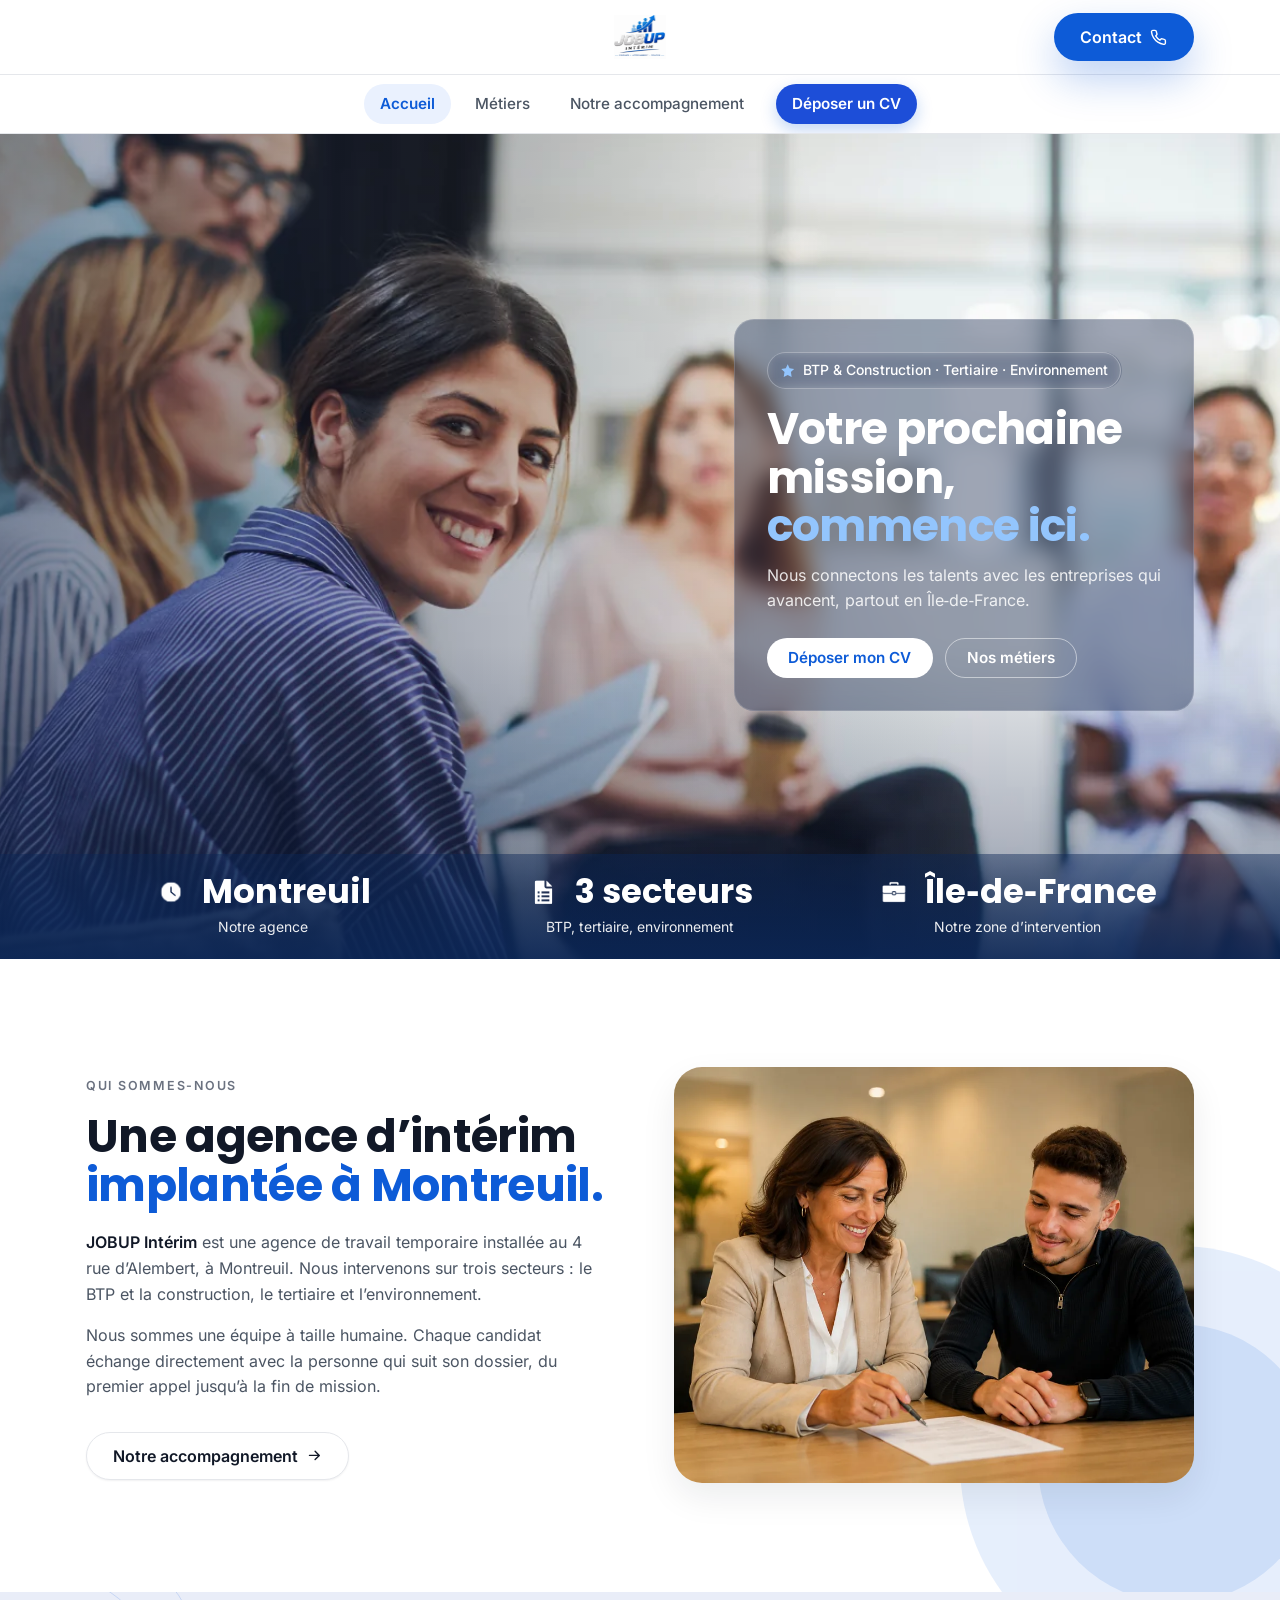
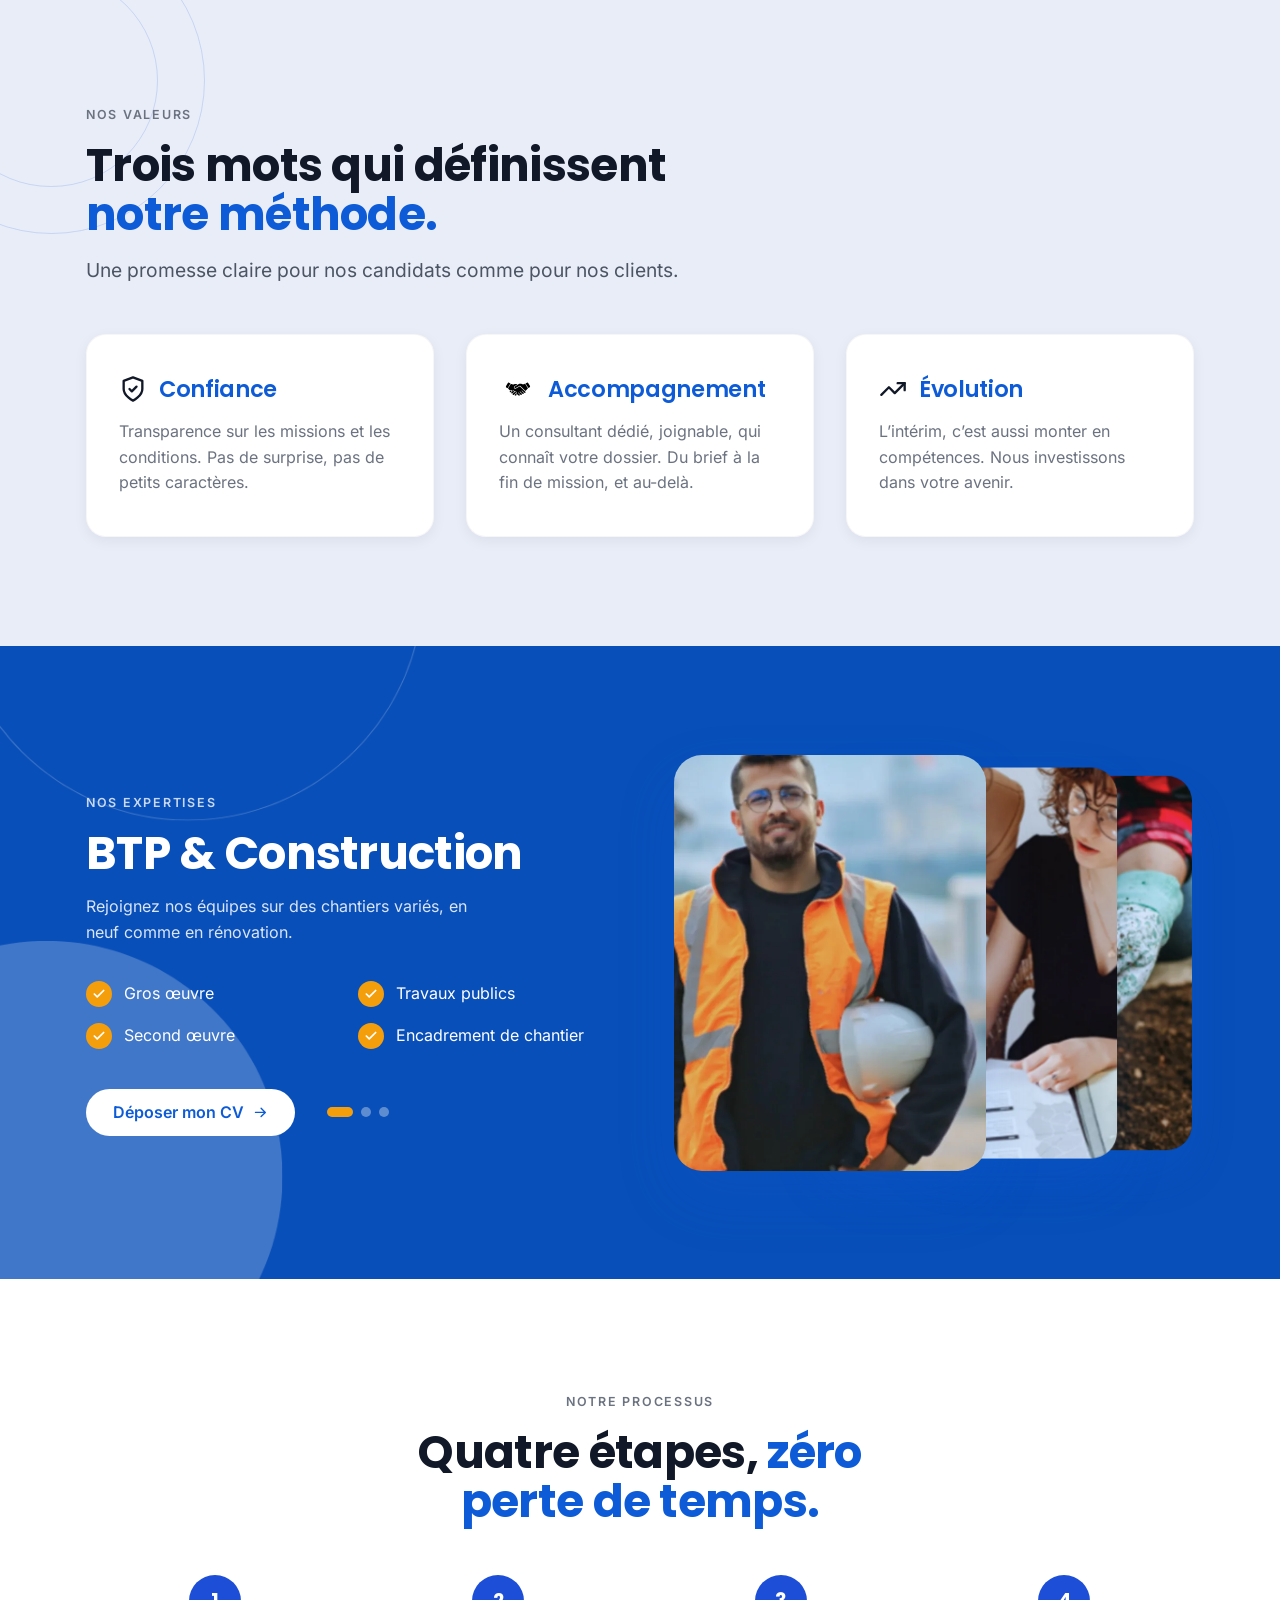
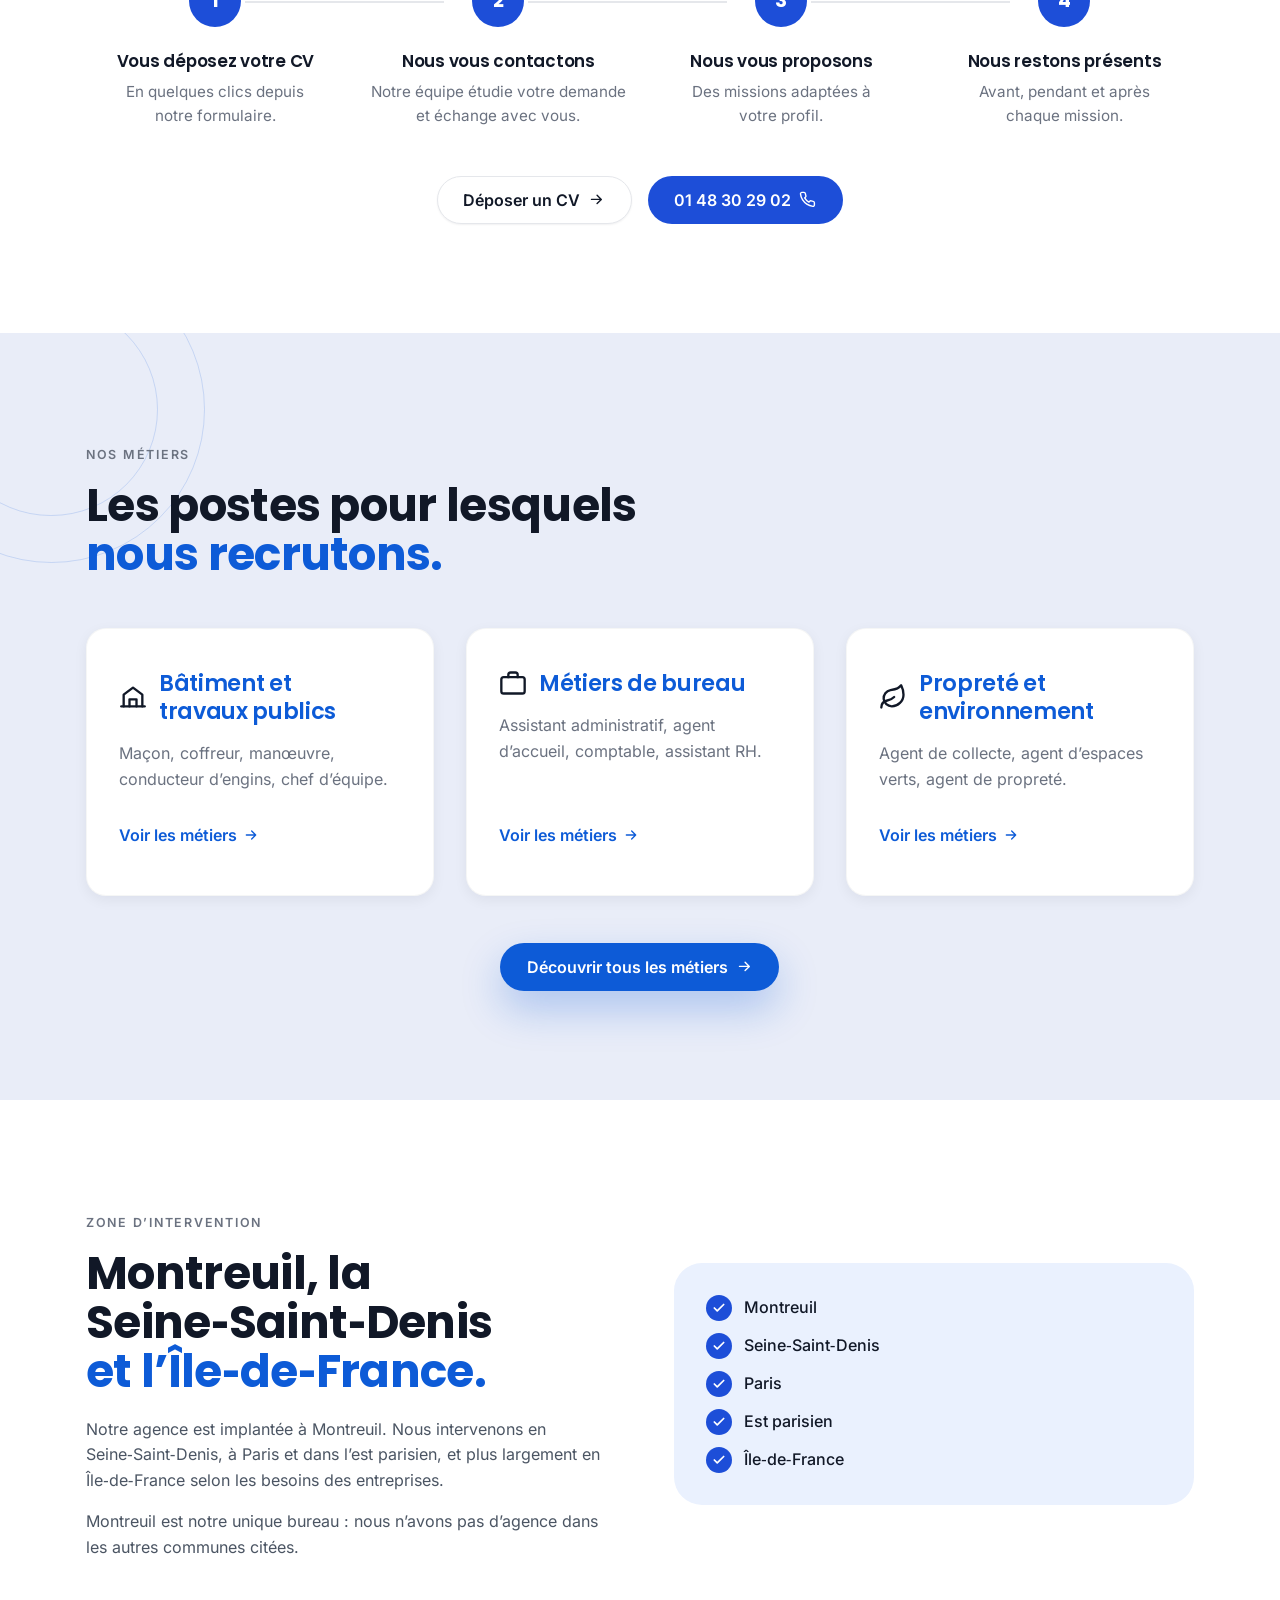
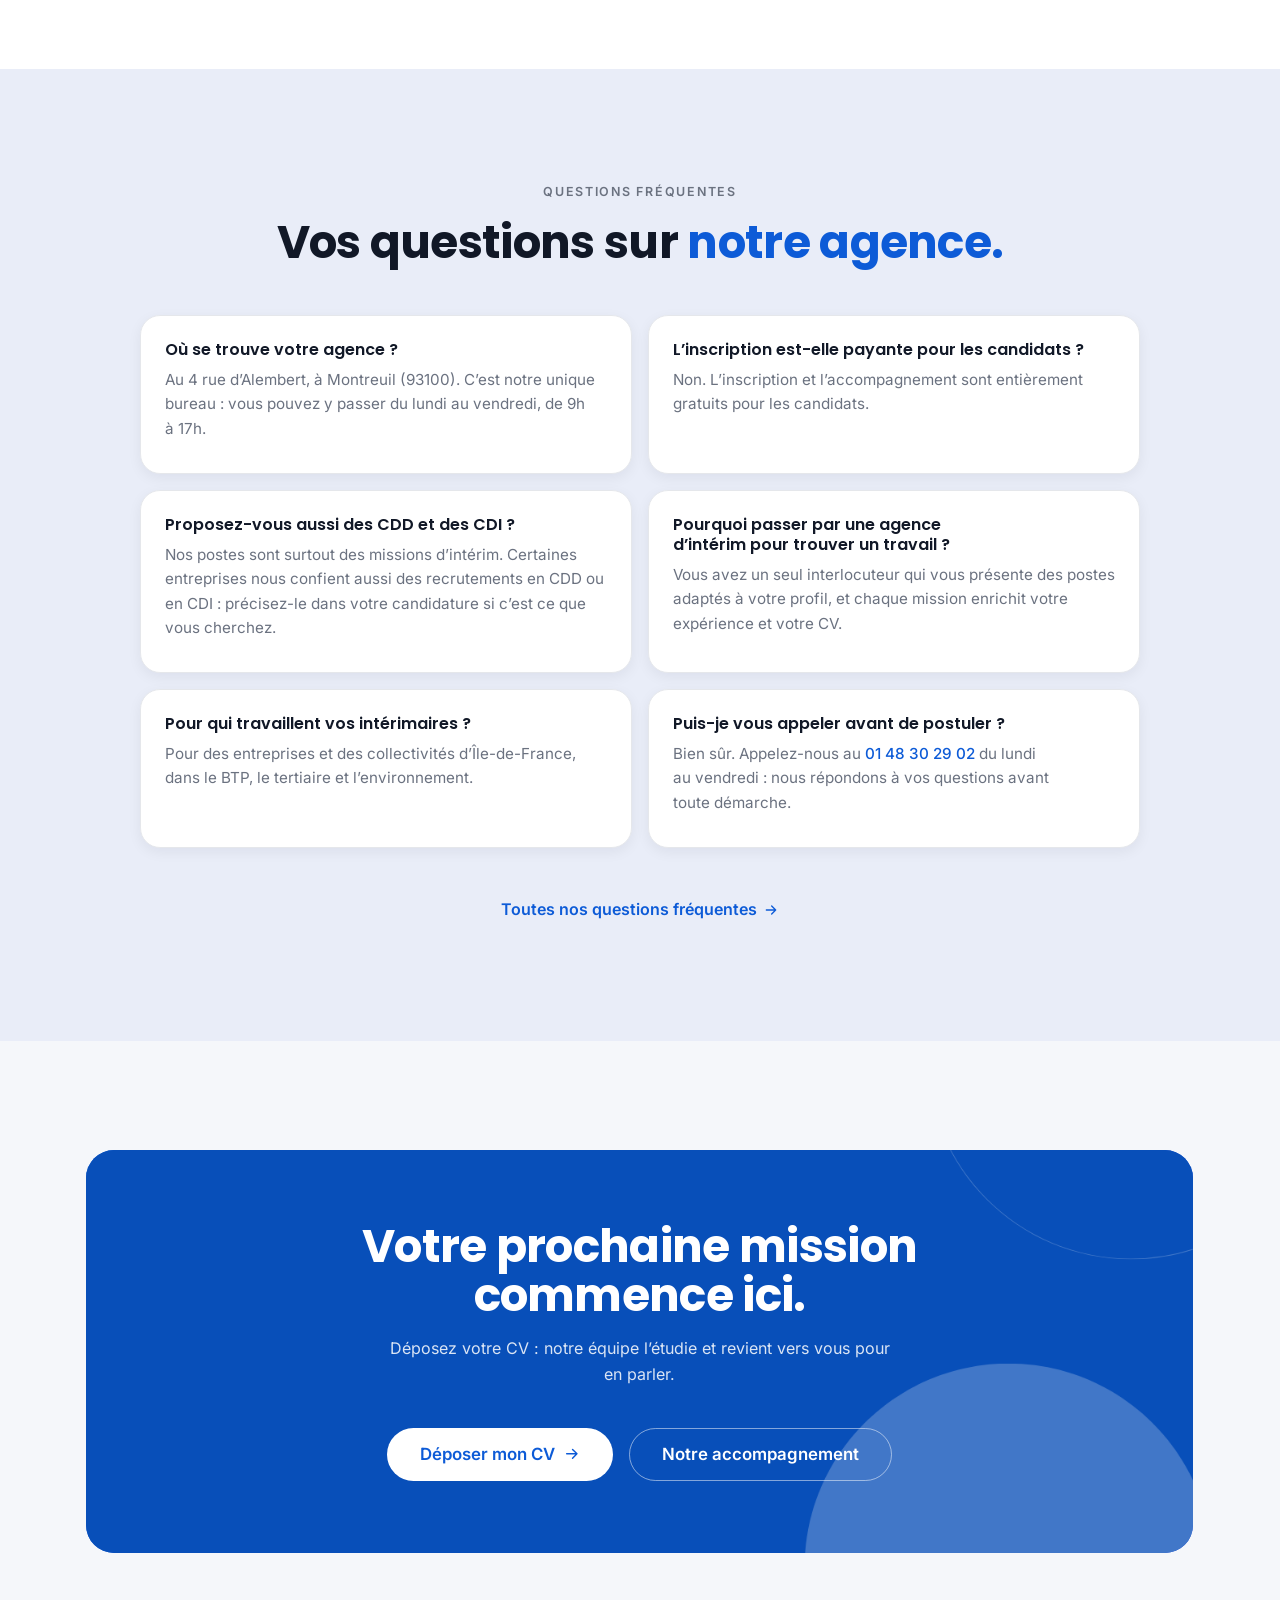
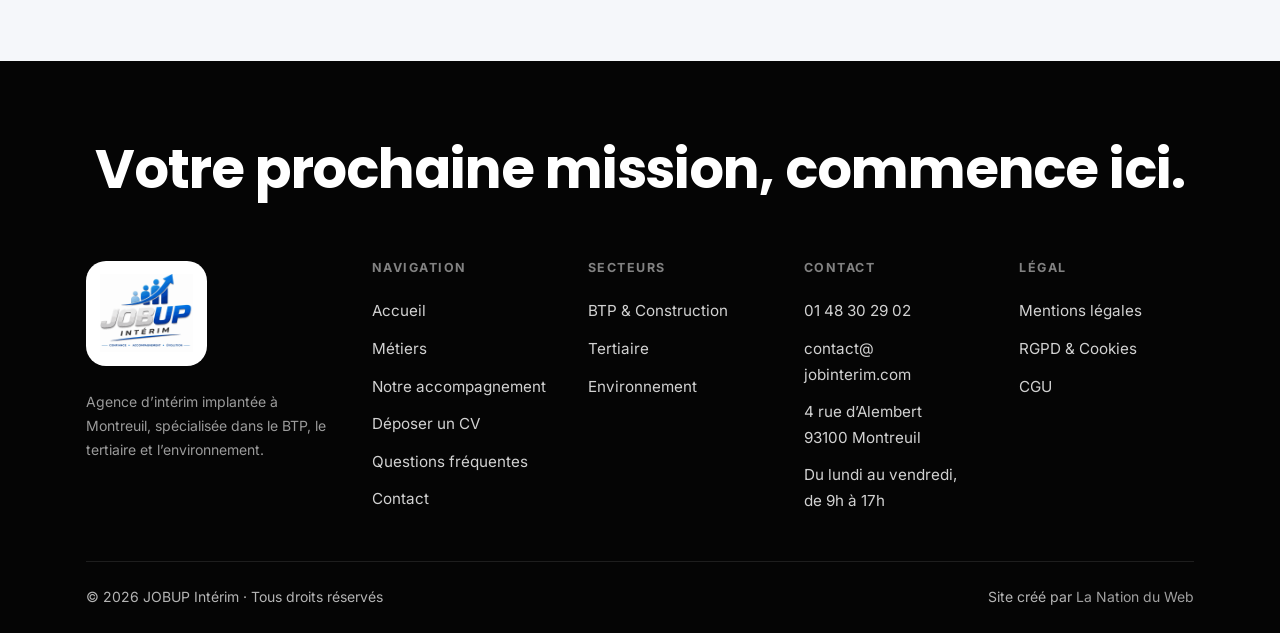
==== commit c7594ca2: "Performance : polices locales, feuille de style unique, variantes des bannières, reflows supprimés, " ====
--- a/index.html
+++ b/index.html
@@ -30,20 +30,11 @@
   <meta name="twitter:image" content="https://interimjobup.com/assets/images/og-image.jpg" />
 
   <!-- Fonts -->
-  <link rel="preconnect" href="https://fonts.googleapis.com" />
-  <link rel="preconnect" href="https://fonts.gstatic.com" crossorigin />
-  <link rel="stylesheet" href="https://fonts.googleapis.com/css2?family=Inter:wght@400;500;600;700&family=Poppins:wght@500;600;700&display=swap" />
+  <link rel="preload" href="assets/fonts/inter-latin.woff2" as="font" type="font/woff2" crossorigin />
+  <link rel="preload" href="assets/fonts/poppins-700-latin.woff2" as="font" type="font/woff2" crossorigin />
 
   <!-- Styles -->
-  <link rel="stylesheet" href="assets/css/variables.css?v=20261126a" />
-  <link rel="stylesheet" href="assets/css/reset.css?v=20261126a" />
-  <link rel="stylesheet" href="assets/css/global.css?v=20261126a" />
-  <link rel="stylesheet" href="assets/css/layout.css?v=20261126a" />
-  <link rel="stylesheet" href="assets/css/components.css?v=20261126a" />
-  <link rel="stylesheet" href="assets/css/header.css?v=20261126a" />
-  <link rel="stylesheet" href="assets/css/footer.css?v=20261126a" />
-  <link rel="stylesheet" href="assets/css/home.css?v=20261126a" />
-  <link rel="stylesheet" href="assets/css/responsive.css?v=20261126a" />
+  <link rel="stylesheet" href="assets/css/app.css?v=20261126b" />
 
   <!-- Schema.org EmploymentAgency : identique à la fiche Google -->
   <script type="application/ld+json">
@@ -128,7 +119,7 @@
   <main id="main">
     <!-- ============================= HERO ============================= -->
     <section class="hero" data-screen-label="Hero">
-      <img class="hero__bg" src="assets/images/hero-accueil.webp" alt="Équipe de professionnels souriants en réunion dans des bureaux lumineux" fetchpriority="high" width="1366" height="768" />
+      <img class="hero__bg" src="assets/images/hero-accueil.webp" srcset="assets/images/hero-accueil-480.webp 480w, assets/images/hero-accueil-768.webp 768w, assets/images/hero-accueil.webp 1366w" sizes="100vw" alt="Équipe de professionnels souriants en réunion dans des bureaux lumineux" fetchpriority="high" width="1366" height="768" />
       <div class="hero__overlay"></div>
       <div class="container hero__inner">
         <div class="hero__panel">
@@ -447,10 +438,10 @@
     </div>
   </footer>
 
-  <script src="assets/js/config.js?v=20261126a" defer></script>
-  <script src="assets/js/site.js?v=20261126a" defer></script>
-  <script src="assets/js/main.js?v=20261126a" defer></script>
-  <script src="assets/js/animations.js?v=20261126a" defer></script>
-  <script src="assets/js/sectors.js?v=20261126a" defer></script>
+  <script src="assets/js/config.js?v=20261126b" defer></script>
+  <script src="assets/js/site.js?v=20261126b" defer></script>
+  <script src="assets/js/main.js?v=20261126b" defer></script>
+  <script src="assets/js/animations.js?v=20261126b" defer></script>
+  <script src="assets/js/sectors.js?v=20261126b" defer></script>
 </body>
 </html>
--- a/assets/css/app.css
+++ b/assets/css/app.css
@@ -0,0 +1,13 @@
+/* Fichier généré par outils/build-css.py : ne pas modifier, éditer les sources. */
+@font-face{font-family: 'Inter';font-style: normal;font-weight: 400;font-display: swap;src: url('../fonts/inter-latin.woff2') format('woff2');unicode-range: U+0000-00FF,U+0131,U+0152-0153,U+02BB-02BC,U+02C6,U+02DA,U+02DC,U+0304,U+0308,U+0329,U+2000-206F,U+20AC,U+2122,U+2191,U+2193,U+2212,U+2215,U+FEFF,U+FFFD}@font-face{font-family: 'Inter';font-style: normal;font-weight: 500;font-display: swap;src: url('../fonts/inter-latin.woff2') format('woff2');unicode-range: U+0000-00FF,U+0131,U+0152-0153,U+02BB-02BC,U+02C6,U+02DA,U+02DC,U+0304,U+0308,U+0329,U+2000-206F,U+20AC,U+2122,U+2191,U+2193,U+2212,U+2215,U+FEFF,U+FFFD}@font-face{font-family: 'Inter';font-style: normal;font-weight: 600;font-display: swap;src: url('../fonts/inter-latin.woff2') format('woff2');unicode-range: U+0000-00FF,U+0131,U+0152-0153,U+02BB-02BC,U+02C6,U+02DA,U+02DC,U+0304,U+0308,U+0329,U+2000-206F,U+20AC,U+2122,U+2191,U+2193,U+2212,U+2215,U+FEFF,U+FFFD}@font-face{font-family: 'Inter';font-style: normal;font-weight: 700;font-display: swap;src: url('../fonts/inter-latin.woff2') format('woff2');unicode-range: U+0000-00FF,U+0131,U+0152-0153,U+02BB-02BC,U+02C6,U+02DA,U+02DC,U+0304,U+0308,U+0329,U+2000-206F,U+20AC,U+2122,U+2191,U+2193,U+2212,U+2215,U+FEFF,U+FFFD}@font-face{font-family: 'Poppins';font-style: normal;font-weight: 500;font-display: swap;src: url('../fonts/poppins-500-latin.woff2') format('woff2');unicode-range: U+0000-00FF,U+0131,U+0152-0153,U+02BB-02BC,U+02C6,U+02DA,U+02DC,U+0304,U+0308,U+0329,U+2000-206F,U+20AC,U+2122,U+2191,U+2193,U+2212,U+2215,U+FEFF,U+FFFD}@font-face{font-family: 'Poppins';font-style: normal;font-weight: 600;font-display: swap;src: url('../fonts/poppins-600-latin.woff2') format('woff2');unicode-range: U+0000-00FF,U+0131,U+0152-0153,U+02BB-02BC,U+02C6,U+02DA,U+02DC,U+0304,U+0308,U+0329,U+2000-206F,U+20AC,U+2122,U+2191,U+2193,U+2212,U+2215,U+FEFF,U+FFFD}@font-face{font-family: 'Poppins';font-style: normal;font-weight: 700;font-display: swap;src: url('../fonts/poppins-700-latin.woff2') format('woff2');unicode-range: U+0000-00FF,U+0131,U+0152-0153,U+02BB-02BC,U+02C6,U+02DA,U+02DC,U+0304,U+0308,U+0329,U+2000-206F,U+20AC,U+2122,U+2191,U+2193,U+2212,U+2215,U+FEFF,U+FFFD}
+:root{--color-primary: #0D5BD7;--color-primary-strong: #1D4ED8;--color-primary-dark: #0A47A8;--color-primary-50: #EAF1FE;--color-primary-100: #D6E4FB;--color-bg: #F5F7FA;--color-surface: #FFFFFF;--color-surface-alt: #E9EDF8;--color-footer: #050505;--color-text: #111827;--color-text-soft: #4B5563;--color-text-muted: #6B7280;--color-text-invert: #FFFFFF;--color-text-invert-soft: rgba(255,255,255,0.78);--color-border: #E5E7EB;--color-border-strong: #D1D5DB;--color-success: #16A34A;--color-warning: #D97706;--color-warning-bg: #FEF3C7;--color-success-bg: #DCFCE7;--font-display: "Poppins","Segoe UI",system-ui,sans-serif;--font-body: "Inter","Segoe UI",system-ui,sans-serif;--fs-display: clamp(2.4rem,1.4rem + 3.6vw,4rem);--fs-h1: clamp(2.1rem,1.4rem + 2.8vw,3.25rem);--fs-h2: clamp(1.9rem,1.3rem + 2.2vw,2.85rem);--fs-h3: clamp(1.15rem,1rem + 0.6vw,1.4rem);--fs-lead: clamp(1.02rem,0.95rem + 0.4vw,1.2rem);--fs-body: 1rem;--fs-small: 0.875rem;--fs-eyebrow: 0.78rem;--lh-tight: 1.08;--lh-snug: 1.25;--lh-normal: 1.6;--space-1: 0.25rem;--space-2: 0.5rem;--space-3: 0.75rem;--space-4: 1rem;--space-5: 1.5rem;--space-6: 2rem;--space-7: 2.5rem;--space-8: 3rem;--space-9: 4rem;--space-10: 5.5rem;--section-y: clamp(3.5rem,2rem + 6vw,7rem);--header-h: 74px;--container: 1200px;--container-wide: 1320px;--gutter: clamp(1.25rem,0.5rem + 3vw,3rem);--radius-sm: 8px;--radius-md: 14px;--radius-lg: 20px;--radius-xl: 28px;--radius-pill: 999px;--shadow-xs: 0 1px 2px rgba(17,24,39,0.06);--shadow-sm: 0 4px 14px rgba(17,24,39,0.06);--shadow-md: 0 14px 34px rgba(17,24,39,0.08);--shadow-lg: 0 26px 60px rgba(13,91,215,0.16);--shadow-blue: 0 18px 40px rgba(13,91,215,0.28);--ease: cubic-bezier(0.22,0.61,0.36,1);--dur: 0.45s;--z-header: 100;--z-overlay: 200}
+*,*::before,*::after{box-sizing: border-box}*{margin: 0;padding: 0}html{-webkit-text-size-adjust: 100%;text-size-adjust: 100%;scroll-behavior: smooth;scroll-padding-top: 96px}body{min-height: 100vh;line-height: var(--lh-normal);-webkit-font-smoothing: antialiased;text-rendering: optimizeLegibility;overflow-x: clip}img,picture,svg,video{display: block;max-width: 100%}input,button,textarea,select{font: inherit;color: inherit}button{background: none;border: none;cursor: pointer}a{color: inherit;text-decoration: none}ul,ol{list-style: none}h1,h2,h3,h4,h5,h6{font-weight: 700;text-wrap: balance}p{text-wrap: pretty}:focus-visible{outline: 3px solid var(--color-primary);outline-offset: 2px;border-radius: 4px}@media (prefers-reduced-motion: reduce){html{scroll-behavior: auto}*,*::before,*::after{animation-duration: 0.001ms !important;animation-iteration-count: 1 !important;transition-duration: 0.001ms !important}}
+body{font-family: var(--font-body);font-size: var(--fs-body);color: var(--color-text);background-color: var(--color-bg)}h1,h2,h3,h4,h5,h6{font-family: var(--font-display);color: var(--color-text);line-height: var(--lh-tight);letter-spacing: -0.015em}.h-display{font-size: var(--fs-display);font-weight: 700;line-height: var(--lh-tight)}h1,.h1{font-size: var(--fs-h1)}h2,.h2{font-size: var(--fs-h2);font-weight: 700}h3,.h3{font-size: var(--fs-h3);font-weight: 600;line-height: var(--lh-snug)}.lead{font-size: var(--fs-lead);color: var(--color-text-soft);line-height: var(--lh-normal)}p{color: var(--color-text-soft)}strong{font-weight: 600;color: var(--color-text)}.text-accent{color: var(--color-primary)}.text-muted{color: var(--color-text-muted)}.eyebrow{display: inline-block;font-family: var(--font-body);font-size: var(--fs-eyebrow);font-weight: 600;letter-spacing: 0.14em;text-transform: uppercase;color: var(--color-text-muted);margin-bottom: var(--space-4)}.eyebrow--invert{color: var(--color-text-invert-soft)}.skip-link{position: absolute;left: -9999px;top: 0;z-index: var(--z-overlay);background: var(--color-primary);color: #fff;padding: 0.75rem 1.25rem;border-radius: 0 0 var(--radius-md) 0;font-weight: 600}.skip-link:focus{left: 0}::selection{background: var(--color-primary);color: #fff}.legal-hero{background: var(--color-surface-alt);padding-block: clamp(2.5rem,2rem + 3vw,4.5rem)}.legal-hero .eyebrow{color: var(--color-primary)}.legal-hero h1{font-size: clamp(2rem,1.4rem + 2.4vw,3rem)}.legal-hero p{color: var(--color-text-soft);margin-top: var(--space-3);max-width: 60ch}.legal{background: var(--color-surface)}.legal__wrap{max-width: 820px;margin-inline: auto}.legal h2{font-size: 1.5rem;margin-top: var(--space-8);margin-bottom: var(--space-4)}.legal h2:first-child{margin-top: 0}.legal h3{font-size: 1.15rem;margin-top: var(--space-5);margin-bottom: var(--space-3)}.legal p,.legal li{color: var(--color-text-soft);line-height: 1.7}.legal p + p{margin-top: var(--space-4)}.legal ul{margin-top: var(--space-3);padding-left: 1.3rem;list-style: disc;display: flex;flex-direction: column;gap: 0.45rem}.legal a{color: var(--color-primary);text-decoration: underline}.legal__todo{display: inline-block;background: var(--color-warning-bg);color: #92400E;border-radius: var(--radius-sm);padding: 0.35rem 0.7rem;font-size: var(--fs-small);font-weight: 600;margin-top: var(--space-2)}.visually-hidden{position: absolute !important;width: 1px;height: 1px;padding: 0;margin: -1px;overflow: hidden;clip: rect(0,0,0,0);white-space: nowrap;border: 0}.is-maintenance,.is-maintenance body{overflow: hidden}.site-maintenance{position: fixed;inset: 0;z-index: 1000;display: flex;align-items: center;justify-content: center;padding: var(--space-5);background: var(--color-bg)}.site-maintenance__box{max-width: 560px;width: 100%;background: var(--color-surface);border: 1px solid var(--color-border);border-radius: var(--radius-lg);padding: var(--space-8) var(--space-6);text-align: center}.site-maintenance__box h1{font-size: clamp(1.6rem,1.2rem + 2vw,2.2rem);margin-bottom: var(--space-4)}.site-maintenance__box p{color: var(--color-text-soft);margin-bottom: var(--space-5)}
+.container{width: 100%;max-width: var(--container);margin-inline: auto;padding-inline: var(--gutter)}.container--wide{max-width: var(--container-wide)}.section{padding-block: var(--section-y)}.section--alt{background-color: var(--color-surface-alt);position: relative;overflow: hidden}.section--white{background-color: var(--color-surface)}.section--tight{padding-block: clamp(2.5rem,1.5rem + 4vw,4.5rem)}.section-head{max-width: 760px;margin-bottom: var(--space-8)}.section-head .lead{margin-top: var(--space-4)}.section-head--center{margin-inline: auto;text-align: center}.grid{display: grid;gap: var(--space-6)}.grid--3{grid-template-columns: repeat(3,1fr)}.grid--2{grid-template-columns: repeat(2,1fr)}.split{display: grid;grid-template-columns: 1fr 1fr;gap: clamp(2rem,1rem + 4vw,5rem);align-items: center}.deco-circle{position: absolute;border-radius: 50%;pointer-events: none;z-index: 0}.deco-circle--ring{border: 1.5px solid rgba(13,91,215,0.12);background: transparent}.deco-circle--fill{background: radial-gradient(circle at 30% 30%,rgba(13,91,215,0.16),rgba(13,91,215,0.05))}.deco-circle--soft{background: var(--color-primary-100);opacity: 0.5}.deco-circle--concentric{background: var(--color-primary-100);opacity: 0.6}.deco-circle--concentric::after{content: "";position: absolute;inset: 18%;border-radius: 50%;background: rgba(13,91,215,0.20)}.deco-circle--rings{background: transparent;border: 1.6px solid rgba(13,91,215,0.16)}.deco-circle--rings::after{content: "";position: absolute;inset: 15%;border-radius: 50%;border: 1.6px solid rgba(13,91,215,0.16)}.deco-circle--xxl{width: clamp(440px,42vw,700px);aspect-ratio: 1}.deco-circle--xl{width: clamp(360px,34vw,560px);aspect-ratio: 1}.deco-circle--lg{width: clamp(240px,24vw,380px);aspect-ratio: 1}.deco-circle--md{width: clamp(140px,16vw,240px);aspect-ratio: 1}.deco-circle--sm{width: clamp(80px,10vw,140px);aspect-ratio: 1}.deco-circle--tl{top: -10%;left: -8%}.deco-circle--tr{top: -12%;right: -8%}.deco-circle--bl{bottom: -14%;left: -9%}.deco-circle--br{bottom: -14%;right: -9%}.deco-circle--l{top: 50%;left: -10%;transform: translateY(-50%)}.deco-circle--r{top: 40%;right: -8%;transform: translateY(-50%)}.deco-circle--span{width: clamp(360px,38vw,620px);aspect-ratio: 1;left: 4%}.deco-circle--span-top{bottom: 0;transform: translateY(50%)}.deco-circle--span-bottom{top: 0;transform: translateY(-50%)}.deco-circle--blue-soft{background: rgba(255,255,255,0.09)}.section{position: relative}.section > .container{position: relative;z-index: 1}.section--alt > .container{position: relative;z-index: 1}.section--white{overflow: hidden}.section-deco{position: absolute;width: min(440px,40%);height: auto;pointer-events: none;z-index: 0;opacity: 0.9}.section-deco--tl{top: -7%;left: -3%}.section-deco--tr{top: -7%;right: -3%}.section-deco--bl{bottom: -10%;left: -3%}.section-deco--br{bottom: -10%;right: -3%}.flow > * + *{margin-top: var(--space-4)}.center{text-align: center}
+.btn{display: inline-flex;align-items: center;justify-content: center;gap: var(--space-2);font-family: var(--font-body);font-weight: 600;font-size: var(--fs-body);line-height: 1;padding: 0.9rem 1.6rem;border-radius: var(--radius-pill);border: 1.5px solid transparent;cursor: pointer;transition: transform var(--dur) var(--ease),background-color var(--dur) var(--ease),box-shadow var(--dur) var(--ease),color var(--dur) var(--ease),border-color var(--dur) var(--ease);white-space: nowrap}.btn:hover{transform: translateY(-2px)}.btn:active{transform: translateY(0)}.btn .icon{width: 1.05em;height: 1.05em}.btn--primary{background-color: var(--color-primary);color: #fff;box-shadow: var(--shadow-blue)}.btn--primary:hover{background-color: var(--color-primary-dark)}.btn--deep{background-color: var(--color-primary-strong);color: #fff}.btn--deep:hover{background-color: var(--color-primary-dark)}.btn--ghost{background-color: var(--color-surface);color: var(--color-text);border-color: var(--color-border);box-shadow: var(--shadow-xs)}.btn--ghost:hover{border-color: var(--color-primary);color: var(--color-primary)}.btn--outline-invert{background-color: transparent;color: #fff;border-color: rgba(255,255,255,0.5)}.btn--outline-invert:hover{background-color: rgba(255,255,255,0.12);border-color: #fff}.btn--white{background-color: #fff;color: var(--color-primary)}.btn--white:hover{background-color: #eef3ff}.btn--block{width: 100%}.btn--lg{padding: 1.05rem 2rem;font-size: 1.05rem}.btn--sm{padding: 0.6rem 1.1rem;font-size: var(--fs-small)}.btn .arrow{transition: transform var(--dur) var(--ease)}.btn:hover .arrow{transform: translateX(4px)}.card{background: var(--color-surface);border-radius: var(--radius-lg);box-shadow: var(--shadow-sm);border: 1px solid rgba(17,24,39,0.04);transition: transform var(--dur) var(--ease),box-shadow var(--dur) var(--ease)}.card--hover:hover{transform: translateY(-6px);box-shadow: var(--shadow-md)}.value-card{padding: var(--space-7) var(--space-6)}.value-card__head{display: flex;align-items: center;gap: var(--space-3);margin-bottom: var(--space-4)}.value-card__icon{width: 28px;height: 28px;color: var(--color-text);flex: none}img.value-card__icon{width: auto;height: 26px;object-fit: contain}.value-card__title{color: var(--color-primary);font-size: var(--fs-h3);font-weight: 600}.value-card p{color: var(--color-text-muted)}.field{display: flex;flex-direction: column;gap: var(--space-2)}.field__label{font-size: var(--fs-small);font-weight: 600;color: var(--color-text-soft)}.input,.textarea,.select{width: 100%;font-size: var(--fs-body);padding: 0.85rem 1rem;border: 1.5px solid var(--color-border);border-radius: var(--radius-md);background: var(--color-surface);color: var(--color-text);transition: border-color var(--dur) var(--ease),box-shadow var(--dur) var(--ease)}.input::placeholder,.textarea::placeholder{color: #9CA3AF}.input:focus,.textarea:focus,.select:focus{outline: none;border-color: var(--color-primary);box-shadow: 0 0 0 4px var(--color-primary-50)}.textarea{resize: vertical;min-height: 120px;line-height: 1.5}.select{appearance: none;background-image: url("data:image/svg+xml,%3Csvg xmlns='http://www.w3.org/2000/svg' width='16' height='16' fill='none' stroke='%236B7280' stroke-width='2' stroke-linecap='round' stroke-linejoin='round' viewBox='0 0 24 24'%3E%3Cpath d='M6 9l6 6 6-6'/%3E%3C/svg%3E");background-repeat: no-repeat;background-position: right 1rem center;padding-right: 2.6rem}.segmented{display: inline-flex;flex-wrap: wrap;gap: var(--space-2)}.segmented__option{padding: 0.55rem 1.1rem;border-radius: var(--radius-pill);border: 1.5px solid var(--color-border);background: var(--color-surface);color: var(--color-text-soft);font-weight: 500;font-size: var(--fs-small);transition: all var(--dur) var(--ease)}.segmented__option[aria-pressed="true"],.segmented__option.is-active{background: var(--color-primary-strong);color: #fff;border-color: var(--color-primary-strong)}.check{display: flex;align-items: center;gap: var(--space-3);cursor: pointer;font-size: var(--fs-body);color: var(--color-text-soft);padding-block: 2px}.check input{position: absolute;opacity: 0;pointer-events: none}.check__box{width: 20px;height: 20px;border-radius: 6px;border: 1.5px solid var(--color-border-strong);display: inline-flex;align-items: center;justify-content: center;flex: none;transition: all var(--dur) var(--ease)}.check__box::after{content: "";width: 11px;height: 11px;background: #fff;clip-path: polygon(14% 47%,0 60%,40% 100%,100% 22%,86% 9%,38% 71%);transform: scale(0);transition: transform var(--dur) var(--ease)}.check input:checked + .check__box{background: var(--color-primary-strong);border-color: var(--color-primary-strong)}.check input:checked + .check__box::after{transform: scale(1)}.check input:focus-visible + .check__box{outline: 3px solid var(--color-primary);outline-offset: 2px}.divider{height: 1px;background: var(--color-border);border: none}
+.site-header{position: sticky;top: 0;z-index: var(--z-header);background: #fff;border-bottom: 1px solid var(--color-border);transition: box-shadow var(--dur) var(--ease),border-color var(--dur) var(--ease)}.site-header.is-scrolled{box-shadow: var(--shadow-sm);border-bottom-color: var(--color-border)}.site-header__inner{display: grid;grid-template-columns: 1fr auto 1fr;align-items: center;gap: var(--space-5);height: var(--header-h)}.brand{grid-column: 2;grid-row: 1;display: inline-flex;align-items: center;flex: none}.header-actions,.burger{grid-column: 3;grid-row: 1;justify-self: end}.brand img{height: clamp(44px,3.4vw,58px);width: auto;object-fit: contain}.main-nav{flex: 1 1 auto;display: flex;justify-content: center}.main-nav__list{display: flex;align-items: center;gap: var(--space-7)}.main-nav__link{position: relative;font-weight: 500;color: var(--color-text-soft);padding-block: 0.5rem;transition: color var(--dur) var(--ease)}.main-nav__link::after{content: "";position: absolute;left: 0;right: 0;bottom: -2px;height: 2px;background: var(--color-primary);transform: scaleX(0);transform-origin: left;transition: transform var(--dur) var(--ease)}.main-nav__link:hover{color: var(--color-text)}.main-nav__link:hover::after,.main-nav__link[aria-current="page"]::after{transform: scaleX(1)}.main-nav__link[aria-current="page"]{color: var(--color-primary);font-weight: 600}.header-actions{display: flex;align-items: center;gap: var(--space-4);flex: 0 0 auto}.burger{display: none;width: 46px;height: 46px;border-radius: var(--radius-md);border: 1px solid var(--color-border);background: var(--color-surface);position: relative}.burger span,.burger span::before,.burger span::after{content: "";position: absolute;left: 50%;width: 20px;height: 2px;background: var(--color-text);border-radius: 2px;transform: translateX(-50%);transition: transform var(--dur) var(--ease),opacity var(--dur) var(--ease),top var(--dur) var(--ease)}.burger span{top: 50%;margin-top: -1px}.burger span::before{top: -7px}.burger span::after{top: 7px}.burger[aria-expanded="true"] span{background: transparent}.burger[aria-expanded="true"] span::before{top: 0;transform: translateX(-50%) rotate(45deg)}.burger[aria-expanded="true"] span::after{top: 0;transform: translateX(-50%) rotate(-45deg)}.mobile-nav{position: fixed;inset: 84px 0 auto 0;background: var(--color-surface);border-bottom: 1px solid var(--color-border);box-shadow: var(--shadow-md);padding: var(--space-5) var(--gutter) var(--space-7);transform: translateY(-12px);opacity: 0;visibility: hidden;transition: opacity var(--dur) var(--ease),transform var(--dur) var(--ease),visibility var(--dur);z-index: var(--z-header)}.mobile-nav.is-open{opacity: 1;visibility: visible;transform: translateY(0)}.mobile-nav__list{display: flex;flex-direction: column;gap: var(--space-2)}.mobile-nav__link{display: block;font-size: 1.15rem;font-weight: 500;padding: 0.85rem 0.5rem;border-bottom: 1px solid var(--color-border);color: var(--color-text)}.mobile-nav__link[aria-current="page"]{color: var(--color-primary)}.mobile-nav .btn{margin-top: var(--space-5)}.sub-nav{position: sticky;top: calc(var(--header-h) + 1px);z-index: calc(var(--z-header) - 1);background: #fff;border-bottom: 1px solid var(--color-border);transition: transform 0.28s var(--ease),box-shadow 0.28s var(--ease)}.sub-nav.is-stuck{box-shadow: var(--shadow-sm)}.sub-nav.is-hidden{transform: translateY(calc(-100% - 2px));box-shadow: none}@media (prefers-reduced-motion: reduce){.sub-nav{transition: none}}.sub-nav__list{display: flex;align-items: center;justify-content: center;gap: var(--space-2);padding-block: 0.55rem;overflow-x: auto;scrollbar-width: none}.sub-nav__list::-webkit-scrollbar{display: none}.sub-nav__link{display: inline-flex;align-items: center;min-height: 40px;padding: 0.45rem 1rem;border-radius: var(--radius-pill);font-size: 0.95rem;font-weight: 500;color: var(--color-text-soft);white-space: nowrap;transition: color var(--dur) var(--ease),background-color var(--dur) var(--ease)}.sub-nav__link:hover{color: var(--color-primary);background: var(--color-primary-50)}.sub-nav__link[aria-current="page"]{color: var(--color-primary);background: var(--color-primary-50);font-weight: 600}.sub-nav__link--cta,.sub-nav__link--cta:hover,.sub-nav__link--cta[aria-current="page"]{margin-left: var(--space-2);background: var(--color-primary-strong);color: #fff;font-weight: 600;box-shadow: 0 6px 16px rgba(13,91,215,0.25)}.sub-nav__short{display: none}.breadcrumb{background: #fff}.breadcrumb__list{display: flex;flex-wrap: wrap;gap: 0.4rem;padding-block: 0.6rem;font-size: var(--fs-small);color: var(--color-text-muted)}.breadcrumb__list a{color: var(--color-text-muted)}.breadcrumb__list a:hover{color: var(--color-primary)}.breadcrumb__sep{opacity: 0.6}@media (max-width: 560px){.sub-nav__item--home{display: none}.sub-nav{top: 73px}.sub-nav .container{padding-inline: 0.5rem}.sub-nav__list{justify-content: safe center;gap: 0.2rem;padding-block: 0.45rem}.sub-nav__link{font-size: 0.84rem;padding: 0.4rem 0.65rem}.sub-nav__link--cta{margin-left: 0.2rem}.sub-nav__long{display: none}.sub-nav__short{display: inline}}@media (max-width: 359px){.sub-nav__link{font-size: 0.76rem;padding: 0.4rem 0.5rem}}
+.site-footer{background: var(--color-footer);color: var(--color-text-invert);padding-top: clamp(3rem,2rem + 4vw,5rem)}.footer-claim{font-family: var(--font-display);font-weight: 700;font-size: clamp(1.9rem,1.2rem + 3vw,3.4rem);line-height: 1.05;letter-spacing: -0.02em;text-align: center;color: #fff;margin-bottom: clamp(2.5rem,1.5rem + 3vw,4rem)}.footer-grid{display: grid;grid-template-columns: 1.4fr repeat(4,1fr);gap: clamp(1.5rem,1rem + 2vw,3rem);padding-bottom: var(--space-8)}.footer-brand__logo{display: inline-flex;background: #fff;border-radius: var(--radius-lg);padding: 0.85rem;margin-bottom: var(--space-5)}.footer-brand__logo img{height: 78px;width: auto}.footer-brand p{color: rgba(255,255,255,0.6);font-size: var(--fs-small);line-height: 1.7;max-width: 280px}.footer-col__title{font-family: var(--font-body);font-size: var(--fs-eyebrow);font-weight: 700;letter-spacing: 0.12em;text-transform: uppercase;color: rgba(255,255,255,0.5);margin-bottom: var(--space-5)}.footer-col__list{display: flex;flex-direction: column;gap: var(--space-3)}.footer-col__list a,.footer-col__list span{color: rgba(255,255,255,0.82);font-size: 0.95rem;transition: color var(--dur) var(--ease)}.footer-col__list a:hover{color: #fff}.footer-bottom{border-top: 1px solid rgba(255,255,255,0.1);padding-block: var(--space-5);display: flex;flex-wrap: wrap;gap: var(--space-3) var(--space-6);align-items: center;font-size: var(--fs-small);color: rgba(255,255,255,0.70)}.footer-credit{margin-left: auto}.footer-credit a{color: rgba(255,255,255,0.62);transition: color var(--dur) var(--ease)}.footer-credit a:hover{color: #fff}@media (max-width: 640px){.footer-credit{margin-left: 0}}
+.hero{position: relative;isolation: isolate;color: #fff;overflow: hidden}.hero__bg{position: absolute;inset: 0;width: 100%;height: 100%;object-fit: cover;z-index: -2}.hero__overlay{position: absolute;inset: 0;z-index: -1;background: linear-gradient(255deg,rgba(9,28,66,0) 32%,rgba(9,28,66,0.32) 72%,rgba(9,28,66,0.5) 100%),linear-gradient(180deg,rgba(9,28,66,0) 62%,rgba(9,28,66,0.42) 100%)}.hero__inner{display: grid;grid-template-columns: 1fr minmax(360px,460px);align-items: center;min-height: max(420px,calc(100vh - var(--header-h) - 1px));padding-top: var(--space-6);padding-bottom: clamp(4.5rem,3.5rem + 3vw,6rem)}.hero__panel{grid-column: 2;background: rgba(9,28,66,0.38);-webkit-backdrop-filter: blur(10px);backdrop-filter: blur(10px);border: 1px solid rgba(255,255,255,0.16);border-radius: var(--radius-lg);padding: clamp(1.6rem,1.2rem + 1vw,2.5rem)}.hero__badge{display: inline-flex;align-items: center;gap: 0.5em;background: rgba(255,255,255,0.14);border: 1px solid rgba(255,255,255,0.28);-webkit-backdrop-filter: blur(6px);backdrop-filter: blur(6px);color: #fff;font-size: var(--fs-small);font-weight: 500;padding: 0.45em 0.9em;border-radius: var(--radius-pill);margin-bottom: var(--space-4)}.hero__badge .icon{width: 1.1em;height: 1.1em;color: #93C5FD}.hero__title{font-size: clamp(1.9rem,1.4rem + 1.7vw,2.85rem);font-weight: 700;line-height: 1.1;color: #fff;margin-bottom: var(--space-3)}.hero__title em{font-style: normal;color: #93C5FD}.hero__subtitle{font-size: var(--fs-body);color: rgba(255,255,255,0.86);max-width: 40ch;margin-bottom: var(--space-5)}.hero__actions{display: flex;flex-wrap: wrap;gap: var(--space-3)}.hero__actions .btn{padding: 0.7rem 1.3rem;font-size: 0.95rem}.hero-stats{position: absolute;left: 0;right: 0;bottom: 0;background: linear-gradient(180deg,rgba(11,38,86,0.45),rgba(11,38,86,0.88))}.hero-stats__grid{display: grid;grid-template-columns: repeat(3,1fr);gap: var(--space-5);padding-block: clamp(1rem,0.8rem + 0.6vw,1.4rem);align-items: stretch}.stat{display: flex;flex-direction: column;align-items: center;justify-content: flex-start;text-align: center;gap: 0.4rem}.stat__value{display: flex;align-items: center;justify-content: center;gap: 0.45em;font-family: var(--font-display);font-weight: 700;font-size: clamp(1.5rem,1.2rem + 1.2vw,2.1rem);color: #fff;line-height: 1;height: 2.2rem}.stat__value .dot{width: 0.5em;height: 0.5em;border-radius: 50%;background: #60A5FA}.stat__value .icon{width: 0.85em;height: 0.85em;color: #93C5FD}.stat__icon{height: 2rem;width: 2rem;object-fit: contain;flex: none}.stat__label{color: rgba(255,255,255,0.92);font-size: var(--fs-small);margin: 0}.histoire__media{border-radius: var(--radius-xl);overflow: hidden;box-shadow: var(--shadow-md);aspect-ratio: 5 / 4}.histoire__media img{width: 100%;height: 100%;object-fit: cover}.histoire__body p + p{margin-top: var(--space-4)}.histoire__list{display: flex;flex-direction: column;gap: var(--space-4);margin-top: var(--space-6)}.histoire__list li{display: flex;align-items: center;gap: var(--space-4);font-weight: 500;color: var(--color-text)}.histoire__list .ico-wrap{display: inline-flex;align-items: center;justify-content: center;width: 44px;height: 44px;flex: none;border-radius: 50%;background: var(--color-primary-strong);color: #fff}.histoire__list .ico-wrap .icon{width: 20px;height: 20px}.method__grid{margin-top: var(--space-2)}.sector{--accent: #F59E0B;background: var(--color-primary);color: #fff;position: relative;overflow: hidden;border-radius: 0}.sector__bg{position: absolute;inset: 0;width: 100%;height: 100%;object-fit: cover;z-index: 0}.sector__inner{display: grid;grid-template-columns: 1fr 1fr;gap: clamp(2rem,1rem + 4vw,5rem);align-items: center;position: relative;z-index: 1}.sector__title{color: #fff;margin-bottom: var(--space-4)}.sector__text{color: rgba(255,255,255,0.85);max-width: 40ch;margin-bottom: var(--space-6);min-height: 3.4em}.sector__list{display: grid;grid-template-columns: 1fr 1fr;gap: var(--space-4) var(--space-5);margin-bottom: var(--space-7)}.sector__list li{display: flex;align-items: center;gap: var(--space-3);color: #fff}.sector__list .tick{display: inline-flex;align-items: center;justify-content: center;width: 26px;height: 26px;flex: none;border-radius: 50%;background: var(--accent);color: #fff;transition: background-color var(--dur) var(--ease)}.sector__list .tick .icon{width: 14px;height: 14px}.sector__foot{display: flex;align-items: center;gap: var(--space-6);flex-wrap: wrap}.sector__dots{display: flex;gap: 0.5rem}.sector__dot{position: relative;width: 10px;height: 10px;border-radius: 50%;background: rgba(255,255,255,0.35);transition: background-color var(--dur) var(--ease),width var(--dur) var(--ease)}.sector__dot::before{content: "";position: absolute;inset: -17px -4px}.sector__dot.is-active{background: var(--accent);width: 26px;border-radius: 999px}.sector__media{position: relative;align-self: center}.sector-stack{position: relative;width: 100%;max-width: 560px;margin-inline: auto;aspect-ratio: 4 / 3.2;overflow: visible;user-select: none;-webkit-user-select: none}.sector__inner{touch-action: pan-y}.sector-stack__img{position: absolute;top: 0;left: 0;width: 68%;height: 100%;border-radius: var(--radius-xl);object-fit: cover;box-shadow: var(--shadow-lg);cursor: pointer;-webkit-user-drag: none;transform-origin: center right;will-change: transform,opacity;transition: transform 0.65s var(--ease),opacity 0.65s var(--ease)}.sector-stack__img.is-main{transform: translateX(0) scale(1);z-index: 3;opacity: 1;cursor: default}.sector-stack__img.is-top{transform: translateX(42%) scale(0.94);z-index: 2;opacity: 1}.sector-stack__img.is-bottom{transform: translateX(66%) scale(0.90);z-index: 1;opacity: 0.95}.process__steps{display: grid;grid-template-columns: repeat(4,1fr);gap: var(--space-5);margin-bottom: var(--space-8);position: relative}.process-step{text-align: center;position: relative}.process-step__num{display: inline-flex;align-items: center;justify-content: center;width: 52px;height: 52px;border-radius: 50%;background: var(--color-primary-strong);color: #fff;font-family: var(--font-display);font-weight: 700;font-size: 1.2rem;margin-bottom: var(--space-5);position: relative;z-index: 2}.process-step:not(:last-child)::after{content: "";position: absolute;top: 26px;left: calc(50% + 30px);right: calc(-50% + 30px);height: 2px;background: var(--color-border);z-index: 1}.process-step__title{font-family: var(--font-display);font-size: 1.05rem;font-weight: 600;color: var(--color-text);margin-bottom: var(--space-2)}.process-step p{color: var(--color-text-muted);font-size: 0.95rem}.histoire__actions{margin-top: var(--space-6)}.job-families{position: relative;overflow: hidden}.job-family{display: flex;flex-direction: column;height: 100%}.job-family p{flex: 1}.job-family__link{display: inline-flex;align-items: center;gap: 0.4em;align-self: flex-start;margin-top: var(--space-5);padding-block: 0.4rem;font-weight: 600;color: var(--color-primary)}.job-families__more{margin-top: var(--space-8);text-align: center}.job-family__link .icon{width: 16px;height: 16px;transition: transform var(--dur) var(--ease)}.job-family__link:hover .icon{transform: translateX(3px)}.faq-cards__grid{display: grid;grid-template-columns: 1fr 1fr;gap: var(--space-4);max-width: 1000px;margin-inline: auto}.faq-card{background: var(--color-surface);border: 1px solid var(--color-border);border-radius: var(--radius-lg);box-shadow: var(--shadow-sm);padding: var(--space-5) var(--space-5) var(--space-6)}.faq-card__q{font-family: var(--font-display);font-size: 1rem;font-weight: 600;color: var(--color-text);margin-bottom: var(--space-2)}.faq-card__btn{display: flex;align-items: flex-start;justify-content: space-between;gap: var(--space-3);width: 100%;padding: 0;border: 0;background: none;font: inherit;color: inherit;text-align: left;cursor: default}.faq-card__btn:focus-visible{outline: 2px solid var(--color-primary);outline-offset: 4px;border-radius: var(--radius-sm,6px)}.faq-card__toggle{display: none}.faq-card p{color: var(--color-text-muted);font-size: 0.95rem}.faq-card a{color: var(--color-primary);font-weight: 500}.faq-cards__more{text-align: center;margin-top: var(--space-7)}.faq-cards__more a{display: inline-flex;align-items: center;gap: 0.4em;min-height: 44px;font-weight: 600;color: var(--color-primary)}.faq-cards__more .icon{width: 16px;height: 16px;transition: transform var(--dur) var(--ease)}.faq-cards__more a:hover .icon{transform: translateX(3px)}@media (max-width: 768px){.faq-cards__grid{grid-template-columns: 1fr;gap: var(--space-3)}.faq-card{padding: 0;transition: border-color var(--dur) var(--ease)}.faq-card.is-open{border-color: var(--color-primary-100)}.faq-card__q{margin: 0}.faq-card__btn{align-items: center;min-height: 56px;padding: var(--space-4) var(--space-4) var(--space-4) var(--space-5);cursor: pointer}.faq-card__toggle{display: inline-flex;align-items: center;justify-content: center;flex: none;width: 30px;height: 30px;border-radius: 50%;background: var(--color-primary-strong);color: #fff}.faq-card__toggle .icon{width: 15px;height: 15px;transition: transform var(--dur) var(--ease)}.faq-card.is-open .faq-card__toggle .icon{transform: rotate(45deg)}.faq-card__a{display: none;padding: 0 var(--space-5) var(--space-5)}.faq-card.is-open .faq-card__a{display: block}}.zone__list{display: flex;flex-direction: column;gap: var(--space-3);padding: var(--space-6);border-radius: var(--radius-xl);background: var(--color-primary-50)}.zone__list li{display: flex;align-items: center;gap: var(--space-3);font-weight: 500;color: var(--color-text)}.zone__tick{display: inline-flex;align-items: center;justify-content: center;width: 26px;height: 26px;flex: none;border-radius: 50%;background: var(--color-primary-strong);color: #fff}.zone__tick .icon{width: 14px;height: 14px}.process__actions{display: flex;flex-wrap: wrap;gap: var(--space-4);justify-content: center}.cta-banner{background: transparent}.cta-banner__box{background: linear-gradient(120deg,var(--color-primary),var(--color-primary-strong));border-radius: var(--radius-xl);padding: clamp(2.5rem,1.5rem + 4vw,4.5rem);text-align: center;color: #fff;position: relative;overflow: hidden}.cta-banner__bg{position: absolute;inset: 0;width: 100%;height: 100%;object-fit: cover;z-index: 0}.cta-banner__title{color: #fff;margin-bottom: var(--space-4);position: relative;z-index: 1}.cta-banner__text{color: rgba(255,255,255,0.85);max-width: 52ch;margin-inline: auto;margin-bottom: var(--space-7);position: relative;z-index: 1}.cta-banner__actions{display: flex;flex-wrap: wrap;gap: var(--space-4);justify-content: center;position: relative;z-index: 1}.cta-banner .deco-circle--fill{background: radial-gradient(circle at 50% 50%,rgba(255,255,255,0.18),rgba(255,255,255,0))}
+.contact-section{background: var(--color-bg)}.contact-grid{display: grid;grid-template-columns: minmax(0,0.85fr) minmax(0,1.15fr);gap: clamp(1.5rem,1rem + 3vw,3.5rem);align-items: start}.contact-card{background: linear-gradient(150deg,var(--color-primary),var(--color-primary-strong));color: #fff;border-radius: var(--radius-xl);padding: clamp(2rem,1.5rem + 2vw,3rem);position: relative;overflow: hidden}.contact-card__title{color: #fff;font-size: clamp(1.5rem,1.2rem + 1.2vw,2rem);margin-bottom: var(--space-3);position: relative;z-index: 1}.contact-head{margin-bottom: var(--space-7)}.contact-head .lead{max-width: 62ch}.contact-head__title{margin-bottom: var(--space-3)}.contact-head__switch{margin-top: var(--space-4);font-size: 0.95rem;color: var(--color-text-muted)}.contact-head__switch a{display: inline-flex;align-items: center;gap: 0.35em;font-weight: 600;color: var(--color-primary)}.contact-head__switch .icon{width: 15px;height: 15px}.upload__note{display: block;margin-top: var(--space-2);font-size: var(--fs-small);color: var(--color-text-muted)}.contact-card__intro{color: rgba(255,255,255,0.86);margin-bottom: var(--space-7);position: relative;z-index: 1}.contact-list{display: flex;flex-direction: column;gap: var(--space-6);position: relative;z-index: 1}.contact-list__item{display: flex;gap: var(--space-4);align-items: flex-start}.contact-list__icon{display: inline-flex;align-items: center;justify-content: center;width: 44px;height: 44px;flex: none;border-radius: 50%;background: rgba(255,255,255,0.16);color: #fff}.contact-list__icon .icon{width: 20px;height: 20px}.contact-list__label{font-size: var(--fs-small);color: rgba(255,255,255,0.7)}.contact-list__value{font-weight: 600;color: #fff;line-height: 1.4}.contact-list__value a{color: #fff}.contact-card .deco-circle--fill{background: radial-gradient(circle at 50% 50%,rgba(255,255,255,0.18),rgba(255,255,255,0))}.form-card{background: var(--color-surface);border-radius: var(--radius-xl);box-shadow: var(--shadow-md);padding: clamp(1.75rem,1.2rem + 2vw,2.75rem)}.stepper{display: flex;gap: var(--space-3);margin-bottom: var(--space-6)}.stepper__seg{flex: 1;height: 5px;border-radius: 999px;background: var(--color-border);transition: background-color var(--dur) var(--ease)}.stepper__seg.is-done{background: var(--color-primary-strong)}.stepper__seg.is-current{background: var(--color-primary)}.form-step__kicker{font-size: var(--fs-eyebrow);font-weight: 700;letter-spacing: 0.12em;text-transform: uppercase;color: var(--color-text-muted);margin-bottom: var(--space-2)}.form-step__title{font-size: clamp(1.4rem,1.1rem + 1vw,1.8rem);font-weight: 700}.form-step__subtitle{color: var(--color-text-muted);margin-top: var(--space-2);margin-bottom: var(--space-6)}.form-row{display: grid;gap: var(--space-5)}.form-row--2{grid-template-columns: 1fr 1fr}.form-step .field + .field,.form-step .field + .form-row,.form-step .form-row + .field,.form-step .segmented-block + .field{margin-top: var(--space-5)}.form-row .field + .field{margin-top: 0}.segmented-block{margin-bottom: var(--space-5)}.segmented-block > .field__label{margin-bottom: var(--space-3);display: block}.form-step{display: none}.form-step.is-active{display: block}.form-step.is-entering{animation: stepIn var(--dur) var(--ease)}@keyframes stepIn{from{opacity: 0;transform: translateY(8px)}to{opacity: 1;transform: translateY(0)}}.field-error{color: #DC2626;font-size: var(--fs-small);margin-top: 0.25rem}.input.has-error,.textarea.has-error,.select.has-error{border-color: #DC2626}.dropzone{border: 1.5px dashed var(--color-border-strong);border-radius: var(--radius-md);background: #FAFBFE;padding: var(--space-7);text-align: center;cursor: pointer;transition: border-color var(--dur) var(--ease),background-color var(--dur) var(--ease)}.dropzone:hover,.dropzone.is-dragover{border-color: var(--color-primary);background: var(--color-primary-50)}.dropzone__icon{display: inline-flex;align-items: center;justify-content: center;width: 46px;height: 46px;border-radius: 50%;background: var(--color-primary-50);color: var(--color-primary);margin-bottom: var(--space-3)}.dropzone__icon .icon{width: 22px;height: 22px}.dropzone__title{font-weight: 600;color: var(--color-primary)}.dropzone__hint{font-size: var(--fs-small);color: var(--color-text-muted);margin-top: 0.25rem}.dropzone__file{display: none;align-items: center;gap: var(--space-3);justify-content: center;font-weight: 500;color: var(--color-text)}.dropzone.has-file .dropzone__prompt{display: none}.dropzone.has-file .dropzone__file{display: inline-flex}.dropzone__remove{color: #DC2626;font-size: var(--fs-small);font-weight: 600}.uploads{display: grid;gap: var(--space-4);margin-top: var(--space-5)}.upload__label{display: block;font-size: var(--fs-small);font-weight: 600;color: var(--color-text);margin-bottom: 0.4rem}.upload__opt{color: var(--color-text-muted);font-weight: 400}.upload__req{color: var(--color-primary);font-weight: 600}.dropzone--compact{padding: var(--space-4) var(--space-5);text-align: left}.dropzone--compact .dropzone__prompt{display: flex;align-items: center;gap: var(--space-4)}.dropzone--compact .dropzone__icon{margin-bottom: 0;width: 38px;height: 38px;flex: none}.dropzone--compact .dropzone__icon .icon{width: 18px;height: 18px}.dropzone--compact .dropzone__body{display: flex;flex-direction: column}.dropzone--compact .dropzone__hint{margin-top: 0}.dropzone--compact .dropzone__file{justify-content: flex-start}.dropzone.has-error{border-color: #DC2626;background: #FEF2F2}.form-actions{display: flex;justify-content: space-between;align-items: center;gap: var(--space-4);margin-top: var(--space-7)}.form-actions .btn--back[hidden]{display: none}.form-actions [data-next],.form-actions [data-submit]{margin-left: auto}.form-success{display: none;text-align: center;padding: var(--space-6) 0}.form-success.is-visible{display: block;animation: stepIn var(--dur) var(--ease)}.form-success__icon{display: inline-flex;align-items: center;justify-content: center;width: 64px;height: 64px;border-radius: 50%;background: var(--color-success-bg);color: var(--color-success);margin-bottom: var(--space-4)}.form-success__icon .icon{width: 32px;height: 32px}.faq-section{background: var(--color-surface)}.faq-list{max-width: 820px;margin-inline: auto;display: flex;flex-direction: column;gap: var(--space-4);margin-top: var(--space-8)}.faq-item{border: 1.5px solid var(--color-border);border-radius: var(--radius-lg);background: var(--color-surface);overflow: hidden;transition: border-color var(--dur) var(--ease),box-shadow var(--dur) var(--ease)}.faq-item.is-open{border-color: var(--color-primary-100);box-shadow: var(--shadow-sm)}.faq-item__btn{width: 100%;display: flex;align-items: center;justify-content: space-between;gap: var(--space-4);text-align: left;padding: var(--space-5) var(--space-6);font-family: var(--font-display);font-weight: 600;font-size: 1.05rem;color: var(--color-text)}.faq-item__toggle{display: inline-flex;align-items: center;justify-content: center;width: 34px;height: 34px;flex: none;border-radius: 50%;background: var(--color-primary-strong);color: #fff;transition: transform var(--dur) var(--ease)}.faq-item__toggle .icon{width: 16px;height: 16px;transition: transform var(--dur) var(--ease)}.faq-item.is-open .faq-item__toggle .icon{transform: rotate(45deg)}.faq-item__panel{display: grid;grid-template-rows: 0fr;transition: grid-template-rows var(--dur) var(--ease)}.faq-item.is-open .faq-item__panel{grid-template-rows: 1fr}.faq-item__panel-inner{overflow: hidden}.faq-item__panel p{padding: 0 var(--space-6) var(--space-5);color: var(--color-text-soft);line-height: 1.65}.form-alert{margin-top: var(--space-5);padding: var(--space-3) var(--space-4);border-radius: var(--radius-sm);background: #FEF2F2;color: #B91C1C;font-size: var(--fs-small);line-height: 1.5}.form-actions .btn[disabled]{opacity: 0.7;cursor: progress}.faq-group{display: flex;flex-direction: column;gap: var(--space-4)}.faq-group__title{font-family: var(--font-display);font-size: var(--fs-h3);font-weight: 700;color: var(--color-text);margin-top: var(--space-4)}.faq-group__title:first-child{margin-top: 0}.faq-item__panel a{color: var(--color-primary);font-weight: 500}.faq-more{max-width: 820px;margin: var(--space-8) auto 0;text-align: center;color: var(--color-text-muted)}.faq-more__title{font-family: var(--font-display);font-weight: 600;color: var(--color-text);margin-bottom: var(--space-2)}.faq-more a{color: var(--color-primary);font-weight: 500;white-space: nowrap}.next-steps__list{display: grid;grid-template-columns: repeat(4,1fr);gap: var(--space-5);list-style: none;margin: 0;padding: 0}.next-step{text-align: center;position: relative}.next-step__num{display: inline-flex;align-items: center;justify-content: center;width: 52px;height: 52px;border-radius: 50%;background: var(--color-primary-strong);color: #fff;font-family: var(--font-display);font-weight: 700;font-size: 1.2rem;margin-bottom: var(--space-5);position: relative;z-index: 2}.next-step:not(:last-child)::after{content: "";position: absolute;top: 26px;left: calc(50% + 30px);right: calc(-50% + 30px);height: 2px;background: var(--color-border);z-index: 1}.next-step__title{font-family: var(--font-display);font-size: 1.05rem;font-weight: 600;color: var(--color-text);margin-bottom: var(--space-2)}.next-step p{color: var(--color-text-muted);font-size: 0.95rem}@media (max-width: 768px){.next-steps__list{grid-template-columns: 1fr 1fr;gap: var(--space-7) var(--space-5)}.next-step:not(:last-child)::after{display: none}}@media (max-width: 560px){.next-steps__list{grid-template-columns: 1fr;gap: var(--space-5)}.next-step{display: flex;align-items: center;gap: var(--space-4);text-align: left}.next-step__num{flex: none;width: 44px;height: 44px;margin: 0;font-size: 1.05rem}}
+.page-hero{position: relative;isolation: isolate;color: #fff;background: rgb(11,38,86);overflow: hidden}.page-hero__bg{position: absolute;inset: 0;width: 100%;height: 100%;object-fit: cover;z-index: -2}.page-hero__overlay{position: absolute;inset: 0;z-index: -1;background: linear-gradient(90deg,rgba(9,28,66,0) 35%,rgba(9,28,66,0.45) 70%,rgba(9,28,66,0.65) 100%)}.page-hero__inner{display: grid;grid-template-columns: 1fr minmax(340px,470px);align-items: center;min-height: clamp(420px,58vh,560px);padding-block: var(--space-8)}.page-hero .hero__panel{grid-column: 2}@media (min-width: 768.01px){.page-hero--photo-left .page-hero__bg{right: auto;width: auto;max-width: none;height: 100%;aspect-ratio: 1000 / 750;object-fit: cover;-webkit-mask-image: linear-gradient(90deg,#000 78%,transparent 100%);mask-image: linear-gradient(90deg,#000 78%,transparent 100%)}.page-hero--photo-left .page-hero__overlay{display: none}}@media (min-width: 950px) and (max-width: 1279.98px){.page-hero--photo-left .page-hero__inner{padding-block: var(--space-6)}.page-hero--photo-left .hero__panel{max-width: 360px;justify-self: end}.page-hero.page-hero--photo-left .hero__title{font-size: 1.7rem}}@media (min-width: 768.01px) and (max-width: 949.98px){.page-hero--photo-left{display: block}.page-hero--photo-left .page-hero__bg{position: relative;z-index: 0;display: block;width: 104%;height: auto;aspect-ratio: auto;margin-left: -2%;-webkit-mask-image: none;mask-image: none}.page-hero--photo-left .page-hero__overlay{display: block;inset: 0 0 auto 0;z-index: 0;height: 0;padding-top: calc(104% * var(--ph-ratio,0.75));background: linear-gradient(180deg,rgba(11,38,86,0) 58%,rgba(11,38,86,0.75) 84%,rgb(11,38,86) 100%)}.page-hero--photo-left .page-hero__inner{position: relative;z-index: 1;min-height: 0;justify-items: stretch;margin-top: calc(-104% * var(--ph-ratio,0.75) * (1 - var(--ph-face,0.5)));padding-block: 0 var(--space-7)}.page-hero--photo-left .hero__panel{max-width: none}}.page-hero .hero__title{font-size: clamp(1.75rem,1.2rem + 1.5vw,2.45rem)}.check-list{display: flex;flex-direction: column;gap: var(--space-3);margin-top: var(--space-5)}.check-list li{display: flex;align-items: center;gap: var(--space-3);font-weight: 500;color: var(--color-text)}.check-list__tick{display: inline-flex;align-items: center;justify-content: center;width: 24px;height: 24px;flex: none;border-radius: 50%;background: var(--color-primary-strong);color: #fff}.check-list__tick .icon{width: 13px;height: 13px}.check-list--2{display: grid;grid-template-columns: 1fr 1fr;gap: var(--space-3) var(--space-5)}.sector-block__media{border-radius: var(--radius-xl);overflow: hidden;box-shadow: var(--shadow-md);aspect-ratio: 5 / 4}.sector-block__media img{width: 100%;height: 100%;object-fit: cover;object-position: 50% 0}.sector-block__actions{margin-top: var(--space-6)}.sector-block--reverse .sector-block__media{order: -1}.split-media--plain img{width: 100%;height: auto}.note-block{text-align: center;max-width: 680px;margin-inline: auto;position: relative}.note-block .h2{font-size: clamp(1.4rem,1.1rem + 1.2vw,1.9rem)}.note-block p{color: var(--color-text-muted);margin-block: var(--space-4) var(--space-6)}.grid--4{grid-template-columns: repeat(4,1fr)}.value-card--sm{padding: var(--space-6) var(--space-5)}.value-card--sm .value-card__title{font-size: 1.05rem}.section--blue{background: var(--color-primary-strong);color: #fff;position: relative;overflow: hidden}.section--blue .h2{color: #fff}.section--blue .text-accent{color: #93C5FD}.card--glass{background: rgba(255,255,255,0.08);border: 1px solid rgba(255,255,255,0.22);box-shadow: none;border-radius: var(--radius-lg);padding: var(--space-6)}.card--glass h3{color: #fff;font-size: 1.1rem;font-weight: 600;margin-bottom: var(--space-2);font-family: var(--font-display)}.card--glass p{color: rgba(255,255,255,0.85)}.choice-card{padding: var(--space-7) var(--space-6);display: flex;flex-direction: column;align-items: flex-start;height: 100%}.choice-card__title{display: flex;align-items: center;gap: var(--space-3);font-size: var(--fs-h3);font-weight: 700;margin-bottom: var(--space-2)}.choice-card__title .icon{width: 24px;height: 24px;flex: none;color: var(--color-primary)}.choice-card p{color: var(--color-text-muted);margin-bottom: var(--space-5);flex: 1}.faq-hero{background: var(--color-primary-50);text-align: center;position: relative;overflow: hidden}.faq-hero__title{font-size: clamp(1.8rem,1.3rem + 2vw,2.6rem)}.faq-hero .lead{margin-top: var(--space-3)}.faq-search{max-width: 600px;margin: var(--space-6) auto 0;position: relative}.faq-search .icon{position: absolute;left: 1.2rem;top: 50%;transform: translateY(-50%);width: 18px;height: 18px;color: var(--color-text-muted);pointer-events: none}.faq-search input{width: 100%;min-height: 54px;padding: 0.9rem 1.2rem 0.9rem 3rem;border: 1.5px solid transparent;border-radius: var(--radius-pill);background: #fff;box-shadow: var(--shadow-sm);font: inherit;font-size: 1rem;color: var(--color-text)}.faq-search input:focus{outline: none;border-color: var(--color-primary)}.faq-count{margin-top: var(--space-3);font-size: var(--fs-small);color: var(--color-text-muted)}.faq-chips{display: flex;flex-wrap: wrap;justify-content: center;gap: var(--space-3);margin-top: var(--space-5)}.faq-chip{display: inline-flex;align-items: center;min-height: 44px;padding: 0.5rem 1.2rem;border-radius: var(--radius-pill);background: #fff;box-shadow: var(--shadow-sm);font-weight: 500;color: var(--color-text)}.faq-chip:hover{color: var(--color-primary)}.faq-group[hidden],.faq-group__title[hidden],.faq-item[hidden],.faq-empty[hidden]{display: none}.faq-empty{text-align: center;color: var(--color-text-muted);margin-top: var(--space-6)}.faq-page .faq-list{margin-top: 0}.faq-group__title{scroll-margin-top: calc(var(--header-h) + 1rem)}@media (max-width: 1024px){.page-hero__inner{grid-template-columns: 1fr;justify-items: end}.page-hero .hero__panel{grid-column: 1}.grid--4{grid-template-columns: 1fr 1fr}}@media (max-width: 768px){.page-hero{display: block}.page-hero__bg{position: relative;z-index: 0;display: block;width: 104%;max-width: none;height: auto;margin-left: -2%}.page-hero__overlay{inset: 0 0 auto 0;z-index: 0;height: 0;padding-top: calc(104% * var(--ph-ratio,0.75));background: linear-gradient(180deg,rgba(11,38,86,0) 58%,rgba(11,38,86,0.75) 84%,rgb(11,38,86) 100%)}.page-hero__inner{position: relative;z-index: 1;min-height: 0;justify-items: stretch;margin-top: calc(-104% * var(--ph-ratio,0.75) * (1 - var(--ph-face,0.5)));padding-block: 0 var(--space-6)}.page-hero .hero__panel{max-width: none}.sector-block .sector-block__media{order: -1}.check-list--2{grid-template-columns: 1fr}.page-interieure main .deco-circle--rings{display: none}}@media (max-width: 560px){.grid--4{grid-template-columns: 1fr}.page-hero .hero__actions .btn{width: auto}.page-hero .hero__title{font-size: min(1.75rem,7vw)}.page-hero .hero__title em{white-space: normal}.choice-card{padding: var(--space-6) var(--space-5)}}
+[data-animate]{opacity: 0;transform: translateY(28px);transition: opacity 0.7s var(--ease),transform 0.7s var(--ease);will-change: opacity,transform}[data-animate="fade"]{transform: none}[data-animate].is-visible{opacity: 1;transform: none}[data-animate-delay="1"]{transition-delay: 0.08s}[data-animate-delay="2"]{transition-delay: 0.16s}[data-animate-delay="3"]{transition-delay: 0.24s}@media (prefers-reduced-motion: reduce){[data-animate]{opacity: 1 !important;transform: none !important}}@media (max-width: 1366px){.sector-stack__img{width: 60%}}@media (max-width: 1100px){.value-card{padding: var(--space-6) var(--space-5)}.value-card__title{font-size: clamp(1.05rem,0.9rem + 0.5vw,1.25rem)}}@media (max-width: 1024px){.hero__inner{grid-template-columns: 1fr;align-items: end;padding-bottom: 8.5rem}.hero__panel{grid-column: 1;max-width: 600px}}@media (max-width: 900px){.footer-grid{grid-template-columns: 1fr 1fr}.footer-brand{grid-column: 1 / -1}}@media (max-width: 768px){.split{grid-template-columns: 1fr}.histoire .histoire__media{order: -1}.histoire .deco-circle{display: none}.grid--3{grid-template-columns: 1fr}.grid--2{grid-template-columns: 1fr}.sector__inner{grid-template-columns: 1fr}.sector__text{min-height: 0}.process__steps{grid-template-columns: 1fr 1fr;gap: var(--space-7) var(--space-5)}.process-step:not(:last-child)::after{display: none}.footer-col__list{gap: 0}.footer-col__list a,.footer-credit a{display: inline-block;padding-block: 0.65rem}.footer-col__list span{display: inline-block;padding-block: 0.65rem}.hero-stats{position: static;background: var(--color-primary-strong)}.hero__inner{padding-bottom: var(--space-8);min-height: auto}.contact-grid{grid-template-columns: 1fr}.contact-grid .form-card{order: -1}.form-row--2{grid-template-columns: 1fr}.process__actions{display: none}.process__steps{margin-bottom: 0}}@media (max-width: 560px){.footer-grid{grid-template-columns: 1fr 1fr;gap: var(--space-6) var(--space-4);padding-bottom: var(--space-6)}.footer-brand{grid-column: 1 / -1;display: flex;align-items: center;gap: var(--space-4)}.footer-brand__logo{flex: none;margin-bottom: 0}.footer-brand__logo img{height: 56px}.footer-brand p{margin: 0}.footer-col__title{margin-bottom: var(--space-1)}.footer-col__list a,.footer-col__list span{font-size: 0.88rem;overflow-wrap: break-word}.footer-claim{text-align: left;margin-bottom: var(--space-6)}.hero{background: rgb(11,38,86)}.hero__bg{top: 0;bottom: auto;height: 740px;object-position: 40% 0}.hero__overlay{display: none}.hero__inner{min-height: 740px;align-items: start;padding-top: 440px;padding-bottom: var(--space-5)}.hero__panel{max-width: none;padding: var(--space-4) var(--space-4) var(--space-5)}.hero__badge{margin-bottom: var(--space-3)}.hero__title{line-height: 1.08;margin-bottom: var(--space-2)}.hero__badge{white-space: nowrap;max-width: 100%;font-size: min(0.78rem,3.1vw);padding: 0.45em 0.8em}.hero__title em{white-space: nowrap}.hero__title{font-size: min(1.85rem,6vw)}.hero__subtitle{font-size: min(0.95rem,3.75vw);line-height: 1.45;max-width: none;margin-bottom: var(--space-4)}.hero-stats__grid{grid-template-columns: repeat(3,1fr);gap: var(--space-2)}.stat{gap: 0.35rem}.stat__value{flex-direction: column;height: auto;gap: 0.35rem;font-size: min(1.1rem,4vw);white-space: nowrap}.hero-stats__grid{gap: var(--space-1)}.stat__icon{width: 1.6rem;height: 1.6rem}.stat__label{font-size: 0.78rem;line-height: 1.3}.header-actions .btn{padding: 0.65rem 1rem;font-size: 0.9rem}.btn{min-height: 44px}.value-card{padding: var(--space-5)}.cta-banner__box{padding: var(--space-7) var(--space-5)}.cta-banner__title{font-size: clamp(1.45rem,1.1rem + 2vw,1.9rem)}.hero .hero__actions{flex-wrap: nowrap;gap: var(--space-2)}.hero .hero__actions .btn{flex: 1 1 0;min-width: 0;padding-inline: 0.6rem;justify-content: center;white-space: nowrap;font-size: min(0.95rem,3.7vw)}.cta-banner__actions .btn,.process__actions .btn{width: 100%}.sector__list{grid-template-columns: 1fr}.process__steps{grid-template-columns: 1fr;gap: var(--space-5)}.process-step{display: flex;align-items: center;gap: var(--space-4);text-align: left}.process-step__num{flex: none;width: 44px;height: 44px;margin: 0;font-size: 1.05rem}.form-actions{flex-direction: column-reverse}.form-actions .btn{width: 100%}.form-actions .btn--back{order: 2}.brand img{height: 44px}.site-header__inner{height: 72px;gap: var(--space-3)}}@media (max-width: 400px){.hero__panel{padding: var(--space-5) var(--space-4)}.hero__title{font-size: min(1.75rem,6vw)}.hero__badge .icon{display: none}.stat__value{font-size: 3.7vw}.stat__label{font-size: 0.72rem}.contact-card,.form-card{padding: var(--space-6) var(--space-4)}}@media (min-width: 1440px){.container--hero{max-width: var(--container-wide)}}@media print{.site-header,.site-footer,.hero__actions{display: none}[data-animate]{opacity: 1 !important;transform: none !important}}
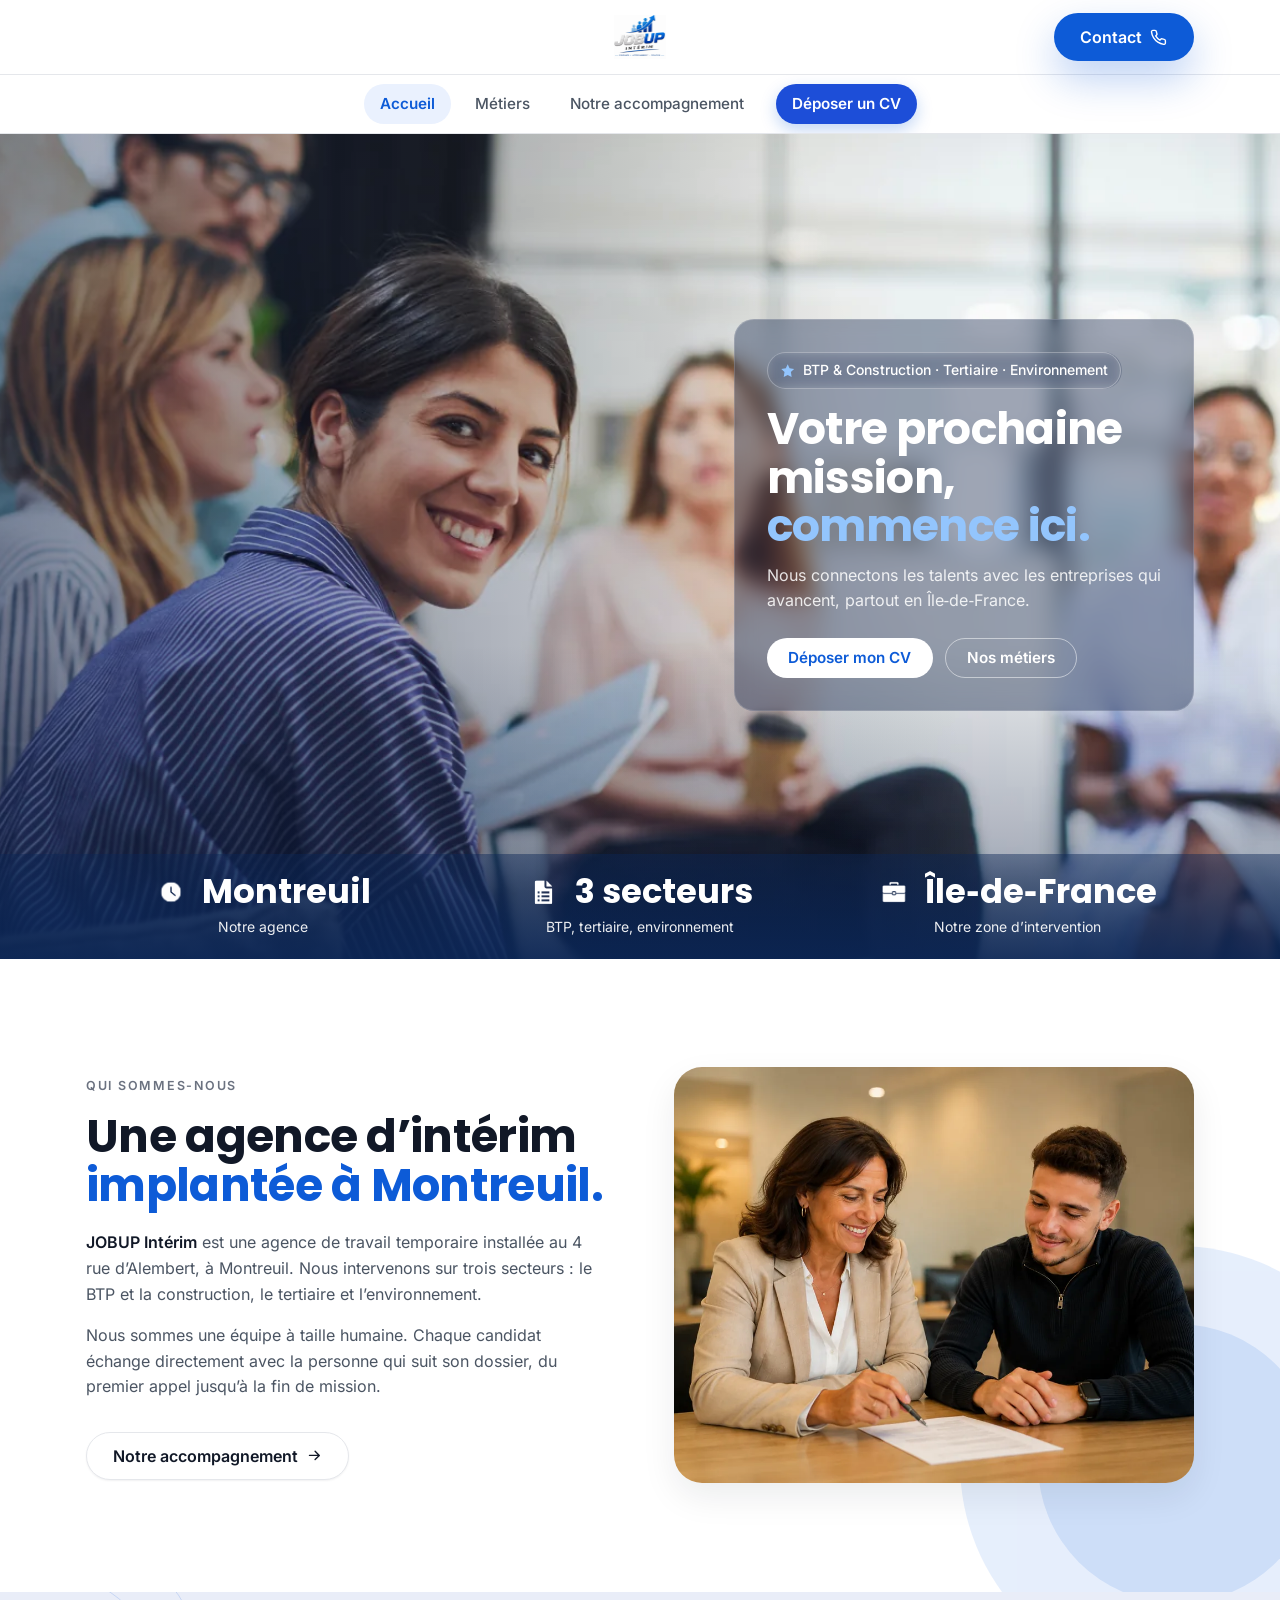
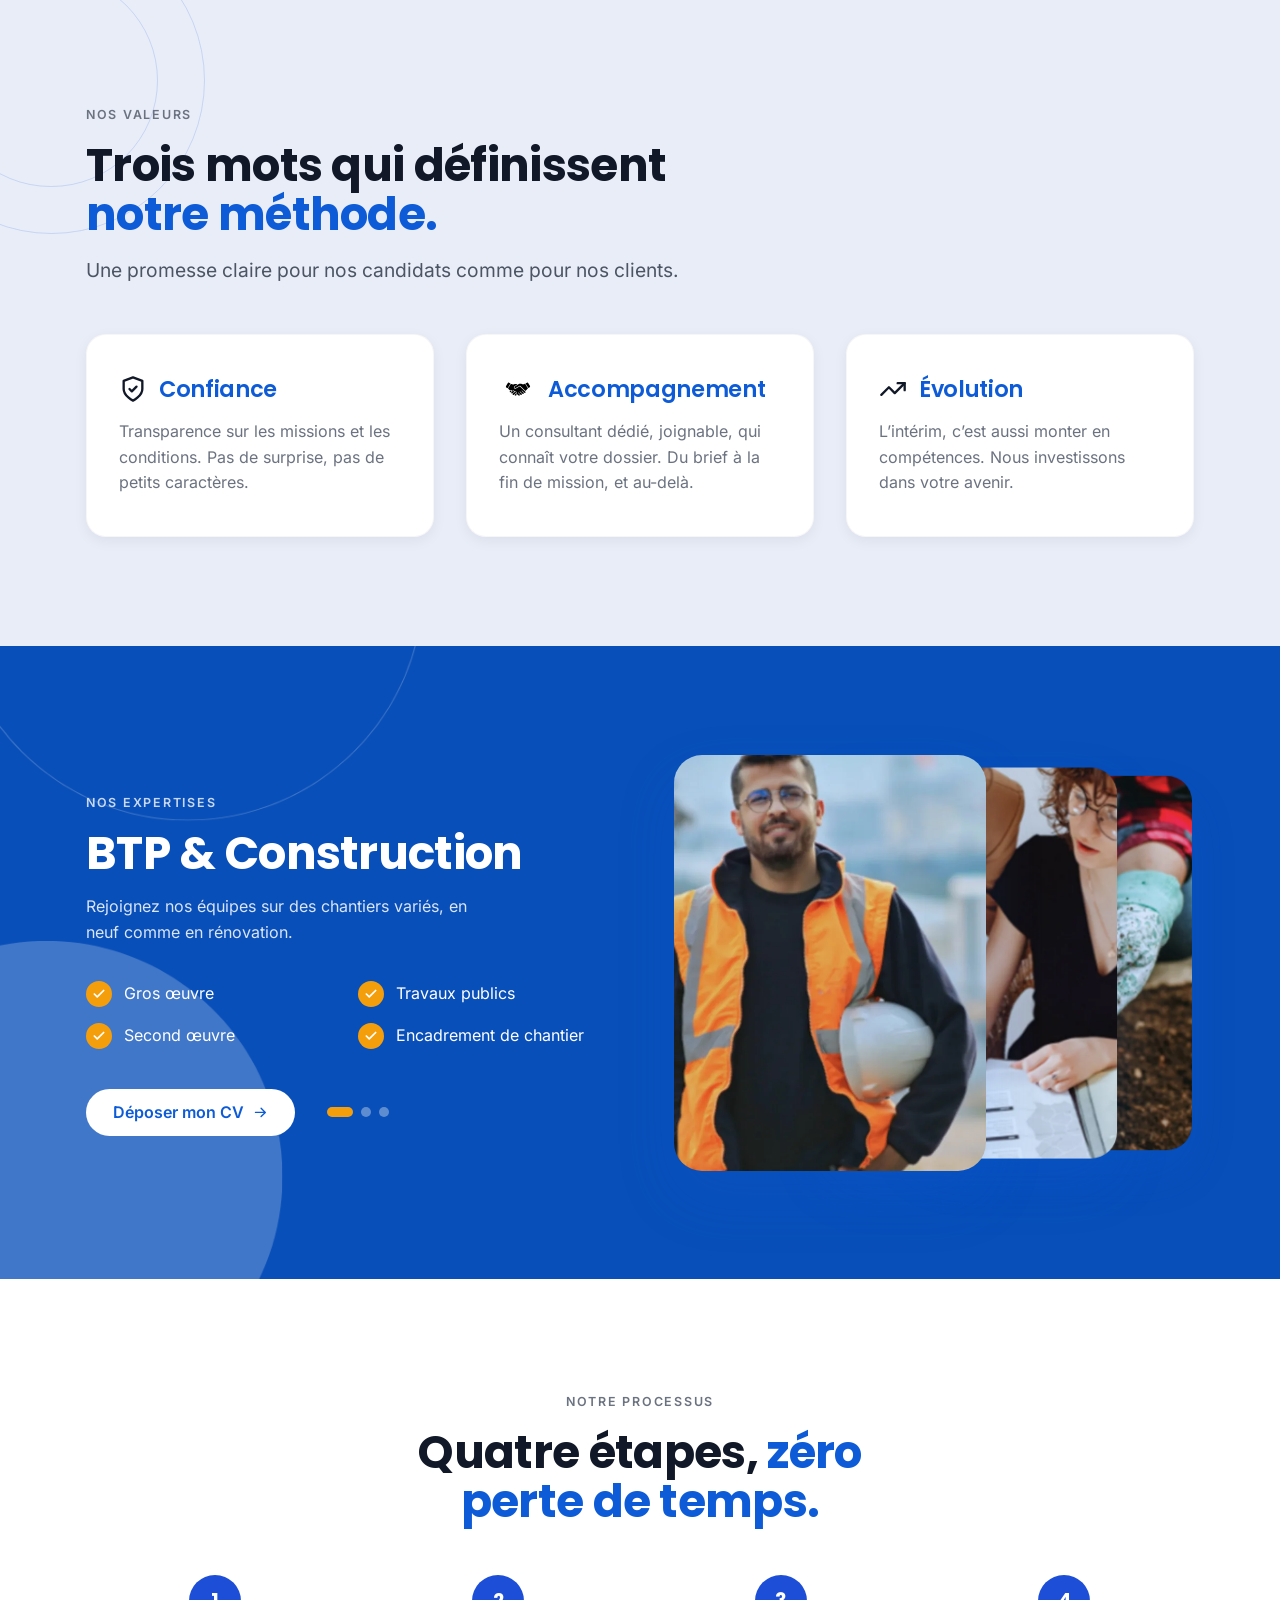
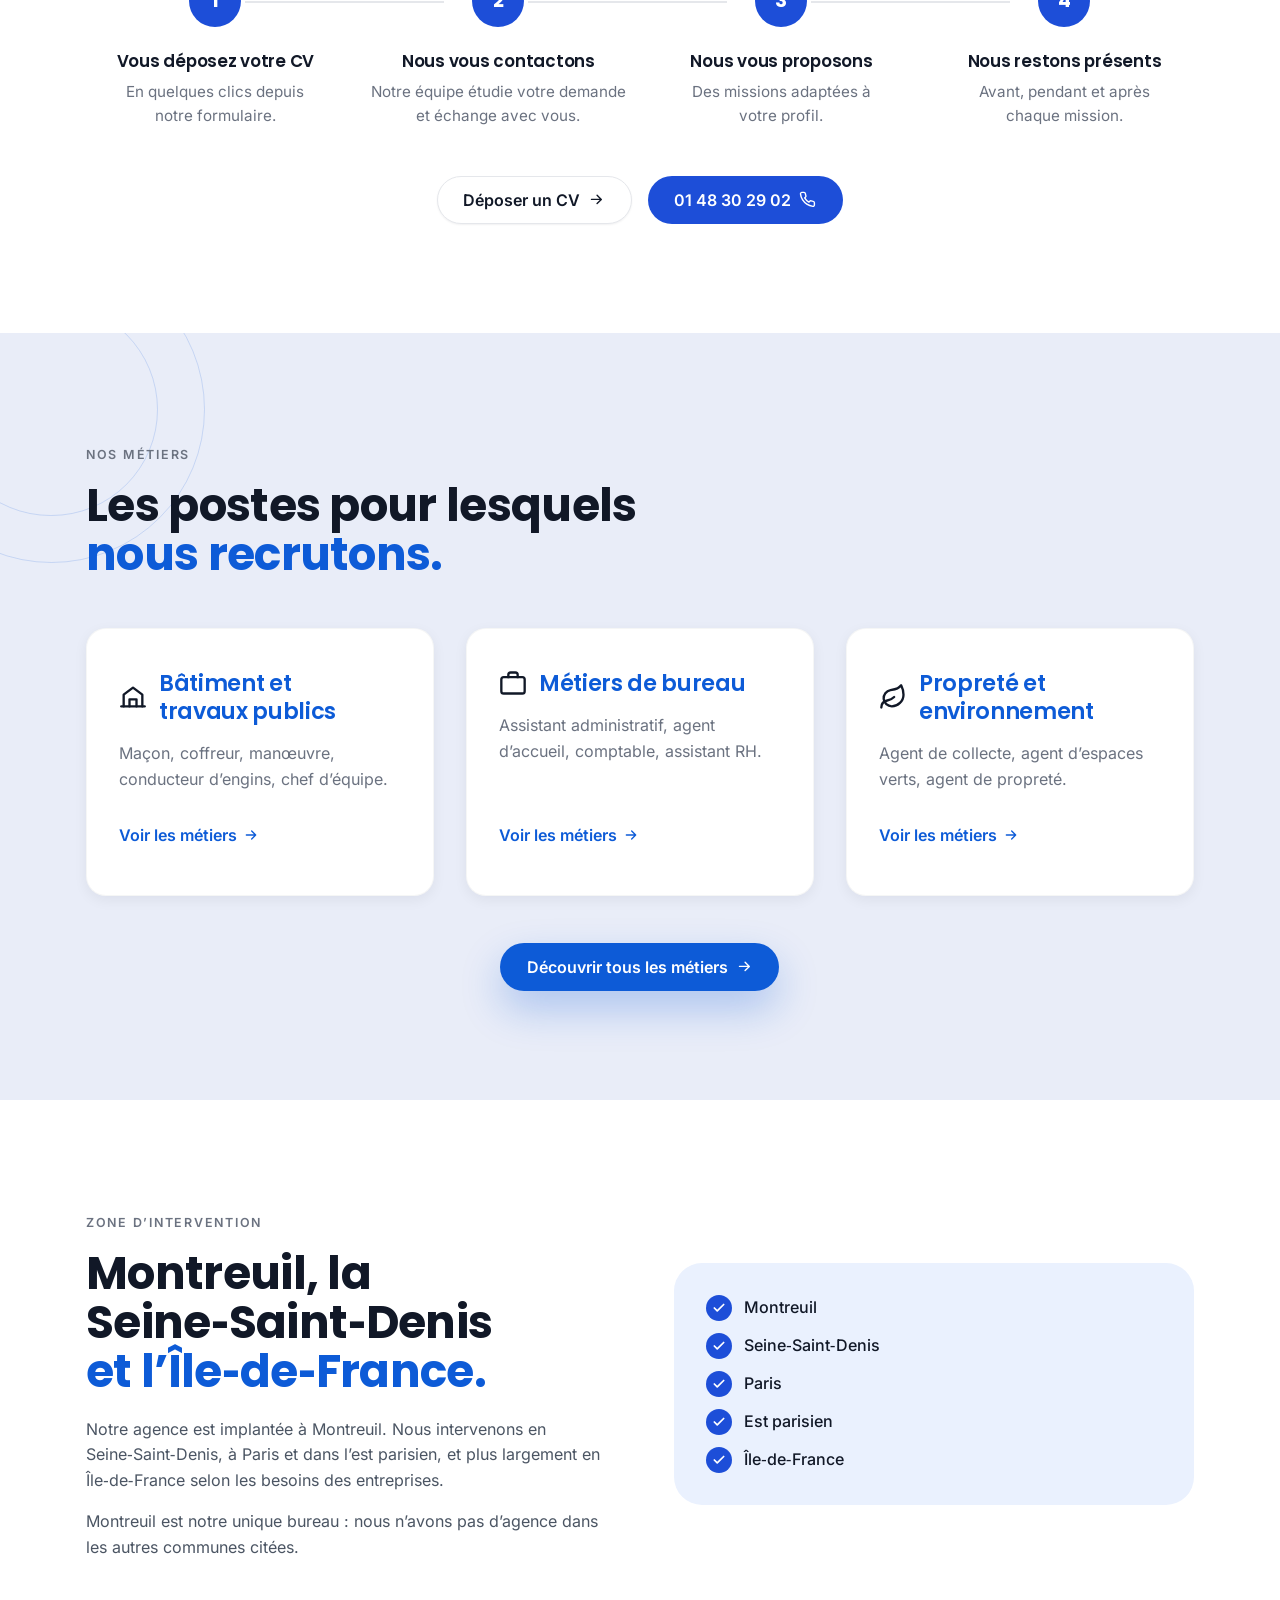
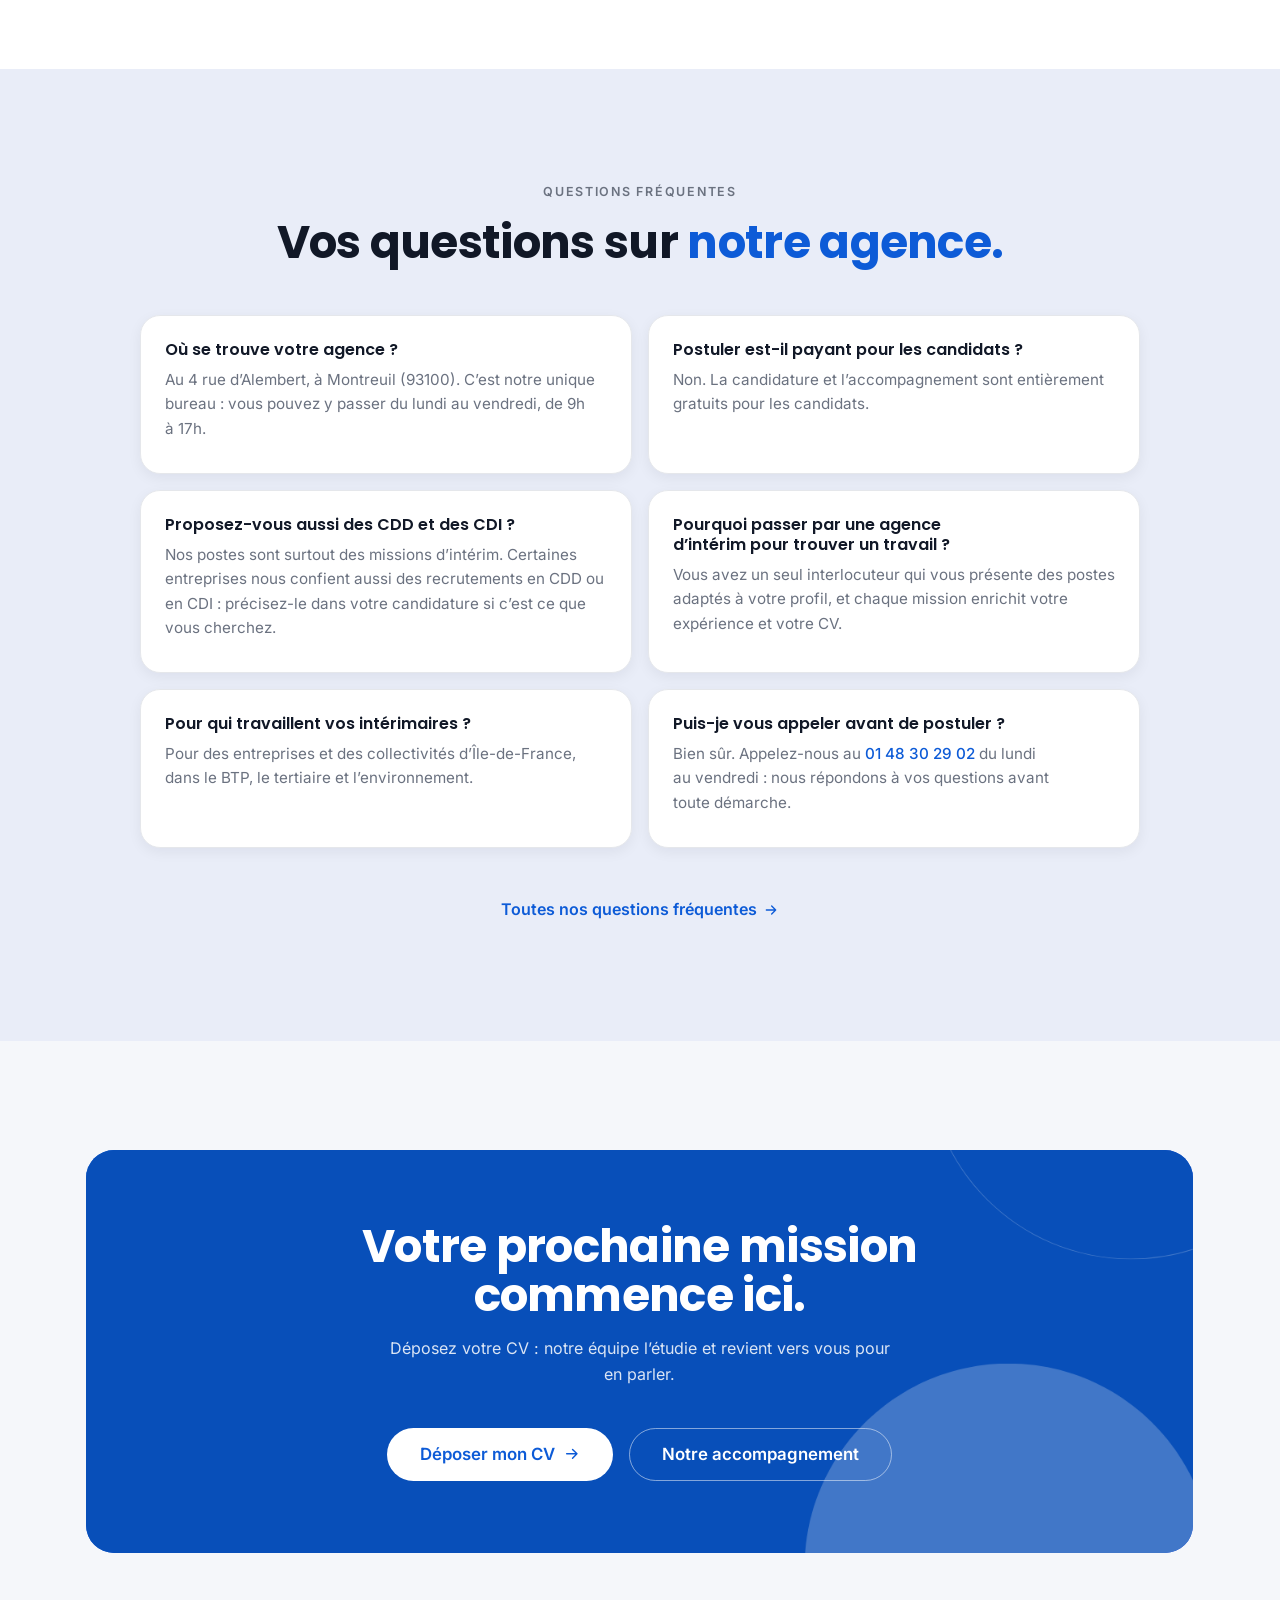
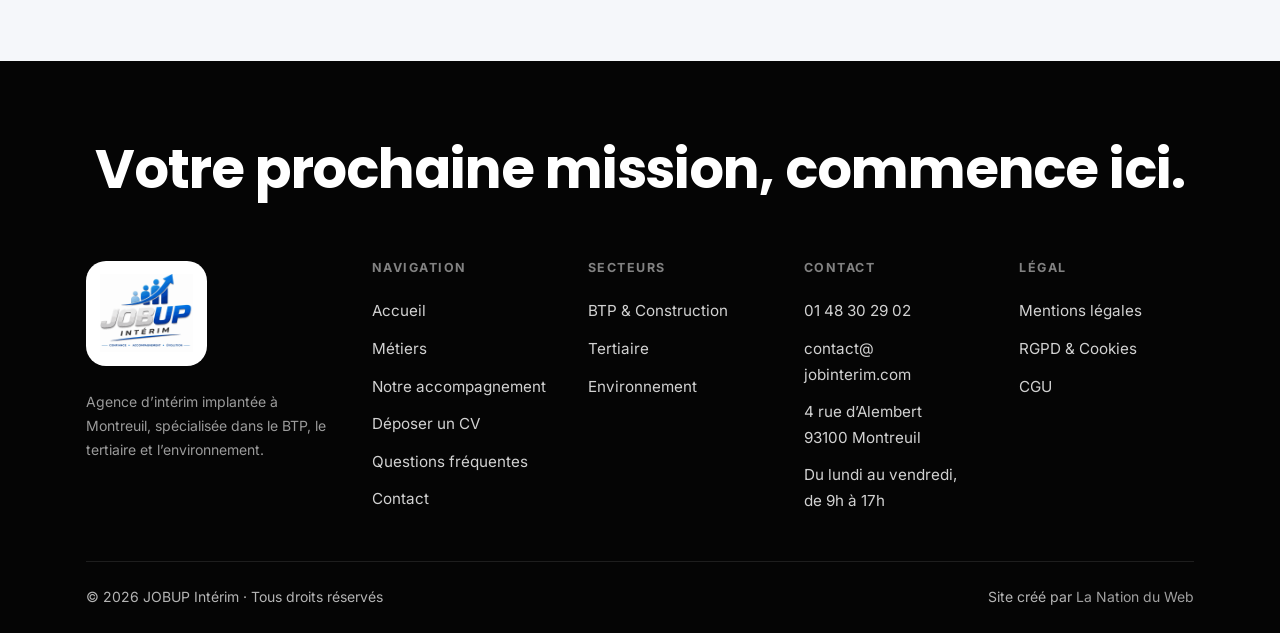
==== commit 8cbbca7a: "Contact : astérisques sur les champs obligatoires ; FAQ : « postuler » au lieu de « s'inscrire »" ====
--- a/index.html
+++ b/index.html
@@ -3,6 +3,8 @@
 <head>
   <meta charset="UTF-8" />
   <meta name="viewport" content="width=device-width, initial-scale=1.0" />
+  <!-- PHASE DE DÉVELOPPEMENT — À SUPPRIMER AVANT LA MISE EN LIGNE SUR interimjobup.com -->
+  <meta name="robots" content="noindex, nofollow" />
   <title>Agence d'intérim à Montreuil : trouver un travail</title>
   <meta name="description" content="Boîte d'intérim à Montreuil (93) : trouvez un travail en BTP, tertiaire ou environnement en Île-de-France. Déposez votre CV en 2 minutes." />
   <meta name="theme-color" content="#0D5BD7" />
@@ -34,7 +36,7 @@
   <link rel="preload" href="assets/fonts/poppins-700-latin.woff2" as="font" type="font/woff2" crossorigin />
 
   <!-- Styles -->
-  <link rel="stylesheet" href="assets/css/app.css?v=20261126b" />
+  <link rel="stylesheet" href="assets/css/app.css?v=20261126e" />
 
   <!-- Schema.org EmploymentAgency : identique à la fiche Google -->
   <script type="application/ld+json">
@@ -345,8 +347,8 @@
             <div class="faq-card__a" id="faq-card-1"><p>Au 4 rue d’Alembert, à Montreuil (93100). C’est notre unique bureau&nbsp;: vous pouvez y passer du lundi au vendredi, de 9h à 17h.</p></div>
           </article>
           <article class="faq-card" data-animate data-animate-delay="1">
-            <h3 class="faq-card__q"><button class="faq-card__btn" type="button" aria-expanded="true" aria-controls="faq-card-2">L’inscription est-elle payante pour les candidats&nbsp;?<span class="faq-card__toggle" aria-hidden="true"><svg class="icon" viewBox="0 0 24 24" fill="none" stroke="currentColor" stroke-width="2.5" stroke-linecap="round" stroke-linejoin="round"><path d="M12 5v14M5 12h14"/></svg></span></button></h3>
-            <div class="faq-card__a" id="faq-card-2"><p>Non. L’inscription et l’accompagnement sont entièrement gratuits pour les candidats.</p></div>
+            <h3 class="faq-card__q"><button class="faq-card__btn" type="button" aria-expanded="true" aria-controls="faq-card-2">Postuler est-il payant pour les candidats&nbsp;?<span class="faq-card__toggle" aria-hidden="true"><svg class="icon" viewBox="0 0 24 24" fill="none" stroke="currentColor" stroke-width="2.5" stroke-linecap="round" stroke-linejoin="round"><path d="M12 5v14M5 12h14"/></svg></span></button></h3>
+            <div class="faq-card__a" id="faq-card-2"><p>Non. La candidature et l’accompagnement sont entièrement gratuits pour les candidats.</p></div>
           </article>
           <article class="faq-card" data-animate>
             <h3 class="faq-card__q"><button class="faq-card__btn" type="button" aria-expanded="true" aria-controls="faq-card-3">Proposez-vous aussi des CDD et des CDI&nbsp;?<span class="faq-card__toggle" aria-hidden="true"><svg class="icon" viewBox="0 0 24 24" fill="none" stroke="currentColor" stroke-width="2.5" stroke-linecap="round" stroke-linejoin="round"><path d="M12 5v14M5 12h14"/></svg></span></button></h3>
@@ -438,10 +440,10 @@
     </div>
   </footer>
 
-  <script src="assets/js/config.js?v=20261126b" defer></script>
-  <script src="assets/js/site.js?v=20261126b" defer></script>
-  <script src="assets/js/main.js?v=20261126b" defer></script>
-  <script src="assets/js/animations.js?v=20261126b" defer></script>
-  <script src="assets/js/sectors.js?v=20261126b" defer></script>
+  <script src="assets/js/config.js?v=20261126e" defer></script>
+  <script src="assets/js/site.js?v=20261126e" defer></script>
+  <script src="assets/js/main.js?v=20261126e" defer></script>
+  <script src="assets/js/animations.js?v=20261126e" defer></script>
+  <script src="assets/js/sectors.js?v=20261126e" defer></script>
 </body>
 </html>
--- a/assets/css/app.css
+++ b/assets/css/app.css
@@ -8,6 +8,6 @@
 .site-header{position: sticky;top: 0;z-index: var(--z-header);background: #fff;border-bottom: 1px solid var(--color-border);transition: box-shadow var(--dur) var(--ease),border-color var(--dur) var(--ease)}.site-header.is-scrolled{box-shadow: var(--shadow-sm);border-bottom-color: var(--color-border)}.site-header__inner{display: grid;grid-template-columns: 1fr auto 1fr;align-items: center;gap: var(--space-5);height: var(--header-h)}.brand{grid-column: 2;grid-row: 1;display: inline-flex;align-items: center;flex: none}.header-actions,.burger{grid-column: 3;grid-row: 1;justify-self: end}.brand img{height: clamp(44px,3.4vw,58px);width: auto;object-fit: contain}.main-nav{flex: 1 1 auto;display: flex;justify-content: center}.main-nav__list{display: flex;align-items: center;gap: var(--space-7)}.main-nav__link{position: relative;font-weight: 500;color: var(--color-text-soft);padding-block: 0.5rem;transition: color var(--dur) var(--ease)}.main-nav__link::after{content: "";position: absolute;left: 0;right: 0;bottom: -2px;height: 2px;background: var(--color-primary);transform: scaleX(0);transform-origin: left;transition: transform var(--dur) var(--ease)}.main-nav__link:hover{color: var(--color-text)}.main-nav__link:hover::after,.main-nav__link[aria-current="page"]::after{transform: scaleX(1)}.main-nav__link[aria-current="page"]{color: var(--color-primary);font-weight: 600}.header-actions{display: flex;align-items: center;gap: var(--space-4);flex: 0 0 auto}.burger{display: none;width: 46px;height: 46px;border-radius: var(--radius-md);border: 1px solid var(--color-border);background: var(--color-surface);position: relative}.burger span,.burger span::before,.burger span::after{content: "";position: absolute;left: 50%;width: 20px;height: 2px;background: var(--color-text);border-radius: 2px;transform: translateX(-50%);transition: transform var(--dur) var(--ease),opacity var(--dur) var(--ease),top var(--dur) var(--ease)}.burger span{top: 50%;margin-top: -1px}.burger span::before{top: -7px}.burger span::after{top: 7px}.burger[aria-expanded="true"] span{background: transparent}.burger[aria-expanded="true"] span::before{top: 0;transform: translateX(-50%) rotate(45deg)}.burger[aria-expanded="true"] span::after{top: 0;transform: translateX(-50%) rotate(-45deg)}.mobile-nav{position: fixed;inset: 84px 0 auto 0;background: var(--color-surface);border-bottom: 1px solid var(--color-border);box-shadow: var(--shadow-md);padding: var(--space-5) var(--gutter) var(--space-7);transform: translateY(-12px);opacity: 0;visibility: hidden;transition: opacity var(--dur) var(--ease),transform var(--dur) var(--ease),visibility var(--dur);z-index: var(--z-header)}.mobile-nav.is-open{opacity: 1;visibility: visible;transform: translateY(0)}.mobile-nav__list{display: flex;flex-direction: column;gap: var(--space-2)}.mobile-nav__link{display: block;font-size: 1.15rem;font-weight: 500;padding: 0.85rem 0.5rem;border-bottom: 1px solid var(--color-border);color: var(--color-text)}.mobile-nav__link[aria-current="page"]{color: var(--color-primary)}.mobile-nav .btn{margin-top: var(--space-5)}.sub-nav{position: sticky;top: calc(var(--header-h) + 1px);z-index: calc(var(--z-header) - 1);background: #fff;border-bottom: 1px solid var(--color-border);transition: transform 0.28s var(--ease),box-shadow 0.28s var(--ease)}.sub-nav.is-stuck{box-shadow: var(--shadow-sm)}.sub-nav.is-hidden{transform: translateY(calc(-100% - 2px));box-shadow: none}@media (prefers-reduced-motion: reduce){.sub-nav{transition: none}}.sub-nav__list{display: flex;align-items: center;justify-content: center;gap: var(--space-2);padding-block: 0.55rem;overflow-x: auto;scrollbar-width: none}.sub-nav__list::-webkit-scrollbar{display: none}.sub-nav__link{display: inline-flex;align-items: center;min-height: 40px;padding: 0.45rem 1rem;border-radius: var(--radius-pill);font-size: 0.95rem;font-weight: 500;color: var(--color-text-soft);white-space: nowrap;transition: color var(--dur) var(--ease),background-color var(--dur) var(--ease)}.sub-nav__link:hover{color: var(--color-primary);background: var(--color-primary-50)}.sub-nav__link[aria-current="page"]{color: var(--color-primary);background: var(--color-primary-50);font-weight: 600}.sub-nav__link--cta,.sub-nav__link--cta:hover,.sub-nav__link--cta[aria-current="page"]{margin-left: var(--space-2);background: var(--color-primary-strong);color: #fff;font-weight: 600;box-shadow: 0 6px 16px rgba(13,91,215,0.25)}.sub-nav__short{display: none}.breadcrumb{background: #fff}.breadcrumb__list{display: flex;flex-wrap: wrap;gap: 0.4rem;padding-block: 0.6rem;font-size: var(--fs-small);color: var(--color-text-muted)}.breadcrumb__list a{color: var(--color-text-muted)}.breadcrumb__list a:hover{color: var(--color-primary)}.breadcrumb__sep{opacity: 0.6}@media (max-width: 560px){.sub-nav__item--home{display: none}.sub-nav{top: 73px}.sub-nav .container{padding-inline: 0.5rem}.sub-nav__list{justify-content: safe center;gap: 0.2rem;padding-block: 0.45rem}.sub-nav__link{font-size: 0.84rem;padding: 0.4rem 0.65rem}.sub-nav__link--cta{margin-left: 0.2rem}.sub-nav__long{display: none}.sub-nav__short{display: inline}}@media (max-width: 359px){.sub-nav__link{font-size: 0.76rem;padding: 0.4rem 0.5rem}}
 .site-footer{background: var(--color-footer);color: var(--color-text-invert);padding-top: clamp(3rem,2rem + 4vw,5rem)}.footer-claim{font-family: var(--font-display);font-weight: 700;font-size: clamp(1.9rem,1.2rem + 3vw,3.4rem);line-height: 1.05;letter-spacing: -0.02em;text-align: center;color: #fff;margin-bottom: clamp(2.5rem,1.5rem + 3vw,4rem)}.footer-grid{display: grid;grid-template-columns: 1.4fr repeat(4,1fr);gap: clamp(1.5rem,1rem + 2vw,3rem);padding-bottom: var(--space-8)}.footer-brand__logo{display: inline-flex;background: #fff;border-radius: var(--radius-lg);padding: 0.85rem;margin-bottom: var(--space-5)}.footer-brand__logo img{height: 78px;width: auto}.footer-brand p{color: rgba(255,255,255,0.6);font-size: var(--fs-small);line-height: 1.7;max-width: 280px}.footer-col__title{font-family: var(--font-body);font-size: var(--fs-eyebrow);font-weight: 700;letter-spacing: 0.12em;text-transform: uppercase;color: rgba(255,255,255,0.5);margin-bottom: var(--space-5)}.footer-col__list{display: flex;flex-direction: column;gap: var(--space-3)}.footer-col__list a,.footer-col__list span{color: rgba(255,255,255,0.82);font-size: 0.95rem;transition: color var(--dur) var(--ease)}.footer-col__list a:hover{color: #fff}.footer-bottom{border-top: 1px solid rgba(255,255,255,0.1);padding-block: var(--space-5);display: flex;flex-wrap: wrap;gap: var(--space-3) var(--space-6);align-items: center;font-size: var(--fs-small);color: rgba(255,255,255,0.70)}.footer-credit{margin-left: auto}.footer-credit a{color: rgba(255,255,255,0.62);transition: color var(--dur) var(--ease)}.footer-credit a:hover{color: #fff}@media (max-width: 640px){.footer-credit{margin-left: 0}}
 .hero{position: relative;isolation: isolate;color: #fff;overflow: hidden}.hero__bg{position: absolute;inset: 0;width: 100%;height: 100%;object-fit: cover;z-index: -2}.hero__overlay{position: absolute;inset: 0;z-index: -1;background: linear-gradient(255deg,rgba(9,28,66,0) 32%,rgba(9,28,66,0.32) 72%,rgba(9,28,66,0.5) 100%),linear-gradient(180deg,rgba(9,28,66,0) 62%,rgba(9,28,66,0.42) 100%)}.hero__inner{display: grid;grid-template-columns: 1fr minmax(360px,460px);align-items: center;min-height: max(420px,calc(100vh - var(--header-h) - 1px));padding-top: var(--space-6);padding-bottom: clamp(4.5rem,3.5rem + 3vw,6rem)}.hero__panel{grid-column: 2;background: rgba(9,28,66,0.38);-webkit-backdrop-filter: blur(10px);backdrop-filter: blur(10px);border: 1px solid rgba(255,255,255,0.16);border-radius: var(--radius-lg);padding: clamp(1.6rem,1.2rem + 1vw,2.5rem)}.hero__badge{display: inline-flex;align-items: center;gap: 0.5em;background: rgba(255,255,255,0.14);border: 1px solid rgba(255,255,255,0.28);-webkit-backdrop-filter: blur(6px);backdrop-filter: blur(6px);color: #fff;font-size: var(--fs-small);font-weight: 500;padding: 0.45em 0.9em;border-radius: var(--radius-pill);margin-bottom: var(--space-4)}.hero__badge .icon{width: 1.1em;height: 1.1em;color: #93C5FD}.hero__title{font-size: clamp(1.9rem,1.4rem + 1.7vw,2.85rem);font-weight: 700;line-height: 1.1;color: #fff;margin-bottom: var(--space-3)}.hero__title em{font-style: normal;color: #93C5FD}.hero__subtitle{font-size: var(--fs-body);color: rgba(255,255,255,0.86);max-width: 40ch;margin-bottom: var(--space-5)}.hero__actions{display: flex;flex-wrap: wrap;gap: var(--space-3)}.hero__actions .btn{padding: 0.7rem 1.3rem;font-size: 0.95rem}.hero-stats{position: absolute;left: 0;right: 0;bottom: 0;background: linear-gradient(180deg,rgba(11,38,86,0.45),rgba(11,38,86,0.88))}.hero-stats__grid{display: grid;grid-template-columns: repeat(3,1fr);gap: var(--space-5);padding-block: clamp(1rem,0.8rem + 0.6vw,1.4rem);align-items: stretch}.stat{display: flex;flex-direction: column;align-items: center;justify-content: flex-start;text-align: center;gap: 0.4rem}.stat__value{display: flex;align-items: center;justify-content: center;gap: 0.45em;font-family: var(--font-display);font-weight: 700;font-size: clamp(1.5rem,1.2rem + 1.2vw,2.1rem);color: #fff;line-height: 1;height: 2.2rem}.stat__value .dot{width: 0.5em;height: 0.5em;border-radius: 50%;background: #60A5FA}.stat__value .icon{width: 0.85em;height: 0.85em;color: #93C5FD}.stat__icon{height: 2rem;width: 2rem;object-fit: contain;flex: none}.stat__label{color: rgba(255,255,255,0.92);font-size: var(--fs-small);margin: 0}.histoire__media{border-radius: var(--radius-xl);overflow: hidden;box-shadow: var(--shadow-md);aspect-ratio: 5 / 4}.histoire__media img{width: 100%;height: 100%;object-fit: cover}.histoire__body p + p{margin-top: var(--space-4)}.histoire__list{display: flex;flex-direction: column;gap: var(--space-4);margin-top: var(--space-6)}.histoire__list li{display: flex;align-items: center;gap: var(--space-4);font-weight: 500;color: var(--color-text)}.histoire__list .ico-wrap{display: inline-flex;align-items: center;justify-content: center;width: 44px;height: 44px;flex: none;border-radius: 50%;background: var(--color-primary-strong);color: #fff}.histoire__list .ico-wrap .icon{width: 20px;height: 20px}.method__grid{margin-top: var(--space-2)}.sector{--accent: #F59E0B;background: var(--color-primary);color: #fff;position: relative;overflow: hidden;border-radius: 0}.sector__bg{position: absolute;inset: 0;width: 100%;height: 100%;object-fit: cover;z-index: 0}.sector__inner{display: grid;grid-template-columns: 1fr 1fr;gap: clamp(2rem,1rem + 4vw,5rem);align-items: center;position: relative;z-index: 1}.sector__title{color: #fff;margin-bottom: var(--space-4)}.sector__text{color: rgba(255,255,255,0.85);max-width: 40ch;margin-bottom: var(--space-6);min-height: 3.4em}.sector__list{display: grid;grid-template-columns: 1fr 1fr;gap: var(--space-4) var(--space-5);margin-bottom: var(--space-7)}.sector__list li{display: flex;align-items: center;gap: var(--space-3);color: #fff}.sector__list .tick{display: inline-flex;align-items: center;justify-content: center;width: 26px;height: 26px;flex: none;border-radius: 50%;background: var(--accent);color: #fff;transition: background-color var(--dur) var(--ease)}.sector__list .tick .icon{width: 14px;height: 14px}.sector__foot{display: flex;align-items: center;gap: var(--space-6);flex-wrap: wrap}.sector__dots{display: flex;gap: 0.5rem}.sector__dot{position: relative;width: 10px;height: 10px;border-radius: 50%;background: rgba(255,255,255,0.35);transition: background-color var(--dur) var(--ease),width var(--dur) var(--ease)}.sector__dot::before{content: "";position: absolute;inset: -17px -4px}.sector__dot.is-active{background: var(--accent);width: 26px;border-radius: 999px}.sector__media{position: relative;align-self: center}.sector-stack{position: relative;width: 100%;max-width: 560px;margin-inline: auto;aspect-ratio: 4 / 3.2;overflow: visible;user-select: none;-webkit-user-select: none}.sector__inner{touch-action: pan-y}.sector-stack__img{position: absolute;top: 0;left: 0;width: 68%;height: 100%;border-radius: var(--radius-xl);object-fit: cover;box-shadow: var(--shadow-lg);cursor: pointer;-webkit-user-drag: none;transform-origin: center right;will-change: transform,opacity;transition: transform 0.65s var(--ease),opacity 0.65s var(--ease)}.sector-stack__img.is-main{transform: translateX(0) scale(1);z-index: 3;opacity: 1;cursor: default}.sector-stack__img.is-top{transform: translateX(42%) scale(0.94);z-index: 2;opacity: 1}.sector-stack__img.is-bottom{transform: translateX(66%) scale(0.90);z-index: 1;opacity: 0.95}.process__steps{display: grid;grid-template-columns: repeat(4,1fr);gap: var(--space-5);margin-bottom: var(--space-8);position: relative}.process-step{text-align: center;position: relative}.process-step__num{display: inline-flex;align-items: center;justify-content: center;width: 52px;height: 52px;border-radius: 50%;background: var(--color-primary-strong);color: #fff;font-family: var(--font-display);font-weight: 700;font-size: 1.2rem;margin-bottom: var(--space-5);position: relative;z-index: 2}.process-step:not(:last-child)::after{content: "";position: absolute;top: 26px;left: calc(50% + 30px);right: calc(-50% + 30px);height: 2px;background: var(--color-border);z-index: 1}.process-step__title{font-family: var(--font-display);font-size: 1.05rem;font-weight: 600;color: var(--color-text);margin-bottom: var(--space-2)}.process-step p{color: var(--color-text-muted);font-size: 0.95rem}.histoire__actions{margin-top: var(--space-6)}.job-families{position: relative;overflow: hidden}.job-family{display: flex;flex-direction: column;height: 100%}.job-family p{flex: 1}.job-family__link{display: inline-flex;align-items: center;gap: 0.4em;align-self: flex-start;margin-top: var(--space-5);padding-block: 0.4rem;font-weight: 600;color: var(--color-primary)}.job-families__more{margin-top: var(--space-8);text-align: center}.job-family__link .icon{width: 16px;height: 16px;transition: transform var(--dur) var(--ease)}.job-family__link:hover .icon{transform: translateX(3px)}.faq-cards__grid{display: grid;grid-template-columns: 1fr 1fr;gap: var(--space-4);max-width: 1000px;margin-inline: auto}.faq-card{background: var(--color-surface);border: 1px solid var(--color-border);border-radius: var(--radius-lg);box-shadow: var(--shadow-sm);padding: var(--space-5) var(--space-5) var(--space-6)}.faq-card__q{font-family: var(--font-display);font-size: 1rem;font-weight: 600;color: var(--color-text);margin-bottom: var(--space-2)}.faq-card__btn{display: flex;align-items: flex-start;justify-content: space-between;gap: var(--space-3);width: 100%;padding: 0;border: 0;background: none;font: inherit;color: inherit;text-align: left;cursor: default}.faq-card__btn:focus-visible{outline: 2px solid var(--color-primary);outline-offset: 4px;border-radius: var(--radius-sm,6px)}.faq-card__toggle{display: none}.faq-card p{color: var(--color-text-muted);font-size: 0.95rem}.faq-card a{color: var(--color-primary);font-weight: 500}.faq-cards__more{text-align: center;margin-top: var(--space-7)}.faq-cards__more a{display: inline-flex;align-items: center;gap: 0.4em;min-height: 44px;font-weight: 600;color: var(--color-primary)}.faq-cards__more .icon{width: 16px;height: 16px;transition: transform var(--dur) var(--ease)}.faq-cards__more a:hover .icon{transform: translateX(3px)}@media (max-width: 768px){.faq-cards__grid{grid-template-columns: 1fr;gap: var(--space-3)}.faq-card{padding: 0;transition: border-color var(--dur) var(--ease)}.faq-card.is-open{border-color: var(--color-primary-100)}.faq-card__q{margin: 0}.faq-card__btn{align-items: center;min-height: 56px;padding: var(--space-4) var(--space-4) var(--space-4) var(--space-5);cursor: pointer}.faq-card__toggle{display: inline-flex;align-items: center;justify-content: center;flex: none;width: 30px;height: 30px;border-radius: 50%;background: var(--color-primary-strong);color: #fff}.faq-card__toggle .icon{width: 15px;height: 15px;transition: transform var(--dur) var(--ease)}.faq-card.is-open .faq-card__toggle .icon{transform: rotate(45deg)}.faq-card__a{display: none;padding: 0 var(--space-5) var(--space-5)}.faq-card.is-open .faq-card__a{display: block}}.zone__list{display: flex;flex-direction: column;gap: var(--space-3);padding: var(--space-6);border-radius: var(--radius-xl);background: var(--color-primary-50)}.zone__list li{display: flex;align-items: center;gap: var(--space-3);font-weight: 500;color: var(--color-text)}.zone__tick{display: inline-flex;align-items: center;justify-content: center;width: 26px;height: 26px;flex: none;border-radius: 50%;background: var(--color-primary-strong);color: #fff}.zone__tick .icon{width: 14px;height: 14px}.process__actions{display: flex;flex-wrap: wrap;gap: var(--space-4);justify-content: center}.cta-banner{background: transparent}.cta-banner__box{background: linear-gradient(120deg,var(--color-primary),var(--color-primary-strong));border-radius: var(--radius-xl);padding: clamp(2.5rem,1.5rem + 4vw,4.5rem);text-align: center;color: #fff;position: relative;overflow: hidden}.cta-banner__bg{position: absolute;inset: 0;width: 100%;height: 100%;object-fit: cover;z-index: 0}.cta-banner__title{color: #fff;margin-bottom: var(--space-4);position: relative;z-index: 1}.cta-banner__text{color: rgba(255,255,255,0.85);max-width: 52ch;margin-inline: auto;margin-bottom: var(--space-7);position: relative;z-index: 1}.cta-banner__actions{display: flex;flex-wrap: wrap;gap: var(--space-4);justify-content: center;position: relative;z-index: 1}.cta-banner .deco-circle--fill{background: radial-gradient(circle at 50% 50%,rgba(255,255,255,0.18),rgba(255,255,255,0))}
-.contact-section{background: var(--color-bg)}.contact-grid{display: grid;grid-template-columns: minmax(0,0.85fr) minmax(0,1.15fr);gap: clamp(1.5rem,1rem + 3vw,3.5rem);align-items: start}.contact-card{background: linear-gradient(150deg,var(--color-primary),var(--color-primary-strong));color: #fff;border-radius: var(--radius-xl);padding: clamp(2rem,1.5rem + 2vw,3rem);position: relative;overflow: hidden}.contact-card__title{color: #fff;font-size: clamp(1.5rem,1.2rem + 1.2vw,2rem);margin-bottom: var(--space-3);position: relative;z-index: 1}.contact-head{margin-bottom: var(--space-7)}.contact-head .lead{max-width: 62ch}.contact-head__title{margin-bottom: var(--space-3)}.contact-head__switch{margin-top: var(--space-4);font-size: 0.95rem;color: var(--color-text-muted)}.contact-head__switch a{display: inline-flex;align-items: center;gap: 0.35em;font-weight: 600;color: var(--color-primary)}.contact-head__switch .icon{width: 15px;height: 15px}.upload__note{display: block;margin-top: var(--space-2);font-size: var(--fs-small);color: var(--color-text-muted)}.contact-card__intro{color: rgba(255,255,255,0.86);margin-bottom: var(--space-7);position: relative;z-index: 1}.contact-list{display: flex;flex-direction: column;gap: var(--space-6);position: relative;z-index: 1}.contact-list__item{display: flex;gap: var(--space-4);align-items: flex-start}.contact-list__icon{display: inline-flex;align-items: center;justify-content: center;width: 44px;height: 44px;flex: none;border-radius: 50%;background: rgba(255,255,255,0.16);color: #fff}.contact-list__icon .icon{width: 20px;height: 20px}.contact-list__label{font-size: var(--fs-small);color: rgba(255,255,255,0.7)}.contact-list__value{font-weight: 600;color: #fff;line-height: 1.4}.contact-list__value a{color: #fff}.contact-card .deco-circle--fill{background: radial-gradient(circle at 50% 50%,rgba(255,255,255,0.18),rgba(255,255,255,0))}.form-card{background: var(--color-surface);border-radius: var(--radius-xl);box-shadow: var(--shadow-md);padding: clamp(1.75rem,1.2rem + 2vw,2.75rem)}.stepper{display: flex;gap: var(--space-3);margin-bottom: var(--space-6)}.stepper__seg{flex: 1;height: 5px;border-radius: 999px;background: var(--color-border);transition: background-color var(--dur) var(--ease)}.stepper__seg.is-done{background: var(--color-primary-strong)}.stepper__seg.is-current{background: var(--color-primary)}.form-step__kicker{font-size: var(--fs-eyebrow);font-weight: 700;letter-spacing: 0.12em;text-transform: uppercase;color: var(--color-text-muted);margin-bottom: var(--space-2)}.form-step__title{font-size: clamp(1.4rem,1.1rem + 1vw,1.8rem);font-weight: 700}.form-step__subtitle{color: var(--color-text-muted);margin-top: var(--space-2);margin-bottom: var(--space-6)}.form-row{display: grid;gap: var(--space-5)}.form-row--2{grid-template-columns: 1fr 1fr}.form-step .field + .field,.form-step .field + .form-row,.form-step .form-row + .field,.form-step .segmented-block + .field{margin-top: var(--space-5)}.form-row .field + .field{margin-top: 0}.segmented-block{margin-bottom: var(--space-5)}.segmented-block > .field__label{margin-bottom: var(--space-3);display: block}.form-step{display: none}.form-step.is-active{display: block}.form-step.is-entering{animation: stepIn var(--dur) var(--ease)}@keyframes stepIn{from{opacity: 0;transform: translateY(8px)}to{opacity: 1;transform: translateY(0)}}.field-error{color: #DC2626;font-size: var(--fs-small);margin-top: 0.25rem}.input.has-error,.textarea.has-error,.select.has-error{border-color: #DC2626}.dropzone{border: 1.5px dashed var(--color-border-strong);border-radius: var(--radius-md);background: #FAFBFE;padding: var(--space-7);text-align: center;cursor: pointer;transition: border-color var(--dur) var(--ease),background-color var(--dur) var(--ease)}.dropzone:hover,.dropzone.is-dragover{border-color: var(--color-primary);background: var(--color-primary-50)}.dropzone__icon{display: inline-flex;align-items: center;justify-content: center;width: 46px;height: 46px;border-radius: 50%;background: var(--color-primary-50);color: var(--color-primary);margin-bottom: var(--space-3)}.dropzone__icon .icon{width: 22px;height: 22px}.dropzone__title{font-weight: 600;color: var(--color-primary)}.dropzone__hint{font-size: var(--fs-small);color: var(--color-text-muted);margin-top: 0.25rem}.dropzone__file{display: none;align-items: center;gap: var(--space-3);justify-content: center;font-weight: 500;color: var(--color-text)}.dropzone.has-file .dropzone__prompt{display: none}.dropzone.has-file .dropzone__file{display: inline-flex}.dropzone__remove{color: #DC2626;font-size: var(--fs-small);font-weight: 600}.uploads{display: grid;gap: var(--space-4);margin-top: var(--space-5)}.upload__label{display: block;font-size: var(--fs-small);font-weight: 600;color: var(--color-text);margin-bottom: 0.4rem}.upload__opt{color: var(--color-text-muted);font-weight: 400}.upload__req{color: var(--color-primary);font-weight: 600}.dropzone--compact{padding: var(--space-4) var(--space-5);text-align: left}.dropzone--compact .dropzone__prompt{display: flex;align-items: center;gap: var(--space-4)}.dropzone--compact .dropzone__icon{margin-bottom: 0;width: 38px;height: 38px;flex: none}.dropzone--compact .dropzone__icon .icon{width: 18px;height: 18px}.dropzone--compact .dropzone__body{display: flex;flex-direction: column}.dropzone--compact .dropzone__hint{margin-top: 0}.dropzone--compact .dropzone__file{justify-content: flex-start}.dropzone.has-error{border-color: #DC2626;background: #FEF2F2}.form-actions{display: flex;justify-content: space-between;align-items: center;gap: var(--space-4);margin-top: var(--space-7)}.form-actions .btn--back[hidden]{display: none}.form-actions [data-next],.form-actions [data-submit]{margin-left: auto}.form-success{display: none;text-align: center;padding: var(--space-6) 0}.form-success.is-visible{display: block;animation: stepIn var(--dur) var(--ease)}.form-success__icon{display: inline-flex;align-items: center;justify-content: center;width: 64px;height: 64px;border-radius: 50%;background: var(--color-success-bg);color: var(--color-success);margin-bottom: var(--space-4)}.form-success__icon .icon{width: 32px;height: 32px}.faq-section{background: var(--color-surface)}.faq-list{max-width: 820px;margin-inline: auto;display: flex;flex-direction: column;gap: var(--space-4);margin-top: var(--space-8)}.faq-item{border: 1.5px solid var(--color-border);border-radius: var(--radius-lg);background: var(--color-surface);overflow: hidden;transition: border-color var(--dur) var(--ease),box-shadow var(--dur) var(--ease)}.faq-item.is-open{border-color: var(--color-primary-100);box-shadow: var(--shadow-sm)}.faq-item__btn{width: 100%;display: flex;align-items: center;justify-content: space-between;gap: var(--space-4);text-align: left;padding: var(--space-5) var(--space-6);font-family: var(--font-display);font-weight: 600;font-size: 1.05rem;color: var(--color-text)}.faq-item__toggle{display: inline-flex;align-items: center;justify-content: center;width: 34px;height: 34px;flex: none;border-radius: 50%;background: var(--color-primary-strong);color: #fff;transition: transform var(--dur) var(--ease)}.faq-item__toggle .icon{width: 16px;height: 16px;transition: transform var(--dur) var(--ease)}.faq-item.is-open .faq-item__toggle .icon{transform: rotate(45deg)}.faq-item__panel{display: grid;grid-template-rows: 0fr;transition: grid-template-rows var(--dur) var(--ease)}.faq-item.is-open .faq-item__panel{grid-template-rows: 1fr}.faq-item__panel-inner{overflow: hidden}.faq-item__panel p{padding: 0 var(--space-6) var(--space-5);color: var(--color-text-soft);line-height: 1.65}.form-alert{margin-top: var(--space-5);padding: var(--space-3) var(--space-4);border-radius: var(--radius-sm);background: #FEF2F2;color: #B91C1C;font-size: var(--fs-small);line-height: 1.5}.form-actions .btn[disabled]{opacity: 0.7;cursor: progress}.faq-group{display: flex;flex-direction: column;gap: var(--space-4)}.faq-group__title{font-family: var(--font-display);font-size: var(--fs-h3);font-weight: 700;color: var(--color-text);margin-top: var(--space-4)}.faq-group__title:first-child{margin-top: 0}.faq-item__panel a{color: var(--color-primary);font-weight: 500}.faq-more{max-width: 820px;margin: var(--space-8) auto 0;text-align: center;color: var(--color-text-muted)}.faq-more__title{font-family: var(--font-display);font-weight: 600;color: var(--color-text);margin-bottom: var(--space-2)}.faq-more a{color: var(--color-primary);font-weight: 500;white-space: nowrap}.next-steps__list{display: grid;grid-template-columns: repeat(4,1fr);gap: var(--space-5);list-style: none;margin: 0;padding: 0}.next-step{text-align: center;position: relative}.next-step__num{display: inline-flex;align-items: center;justify-content: center;width: 52px;height: 52px;border-radius: 50%;background: var(--color-primary-strong);color: #fff;font-family: var(--font-display);font-weight: 700;font-size: 1.2rem;margin-bottom: var(--space-5);position: relative;z-index: 2}.next-step:not(:last-child)::after{content: "";position: absolute;top: 26px;left: calc(50% + 30px);right: calc(-50% + 30px);height: 2px;background: var(--color-border);z-index: 1}.next-step__title{font-family: var(--font-display);font-size: 1.05rem;font-weight: 600;color: var(--color-text);margin-bottom: var(--space-2)}.next-step p{color: var(--color-text-muted);font-size: 0.95rem}@media (max-width: 768px){.next-steps__list{grid-template-columns: 1fr 1fr;gap: var(--space-7) var(--space-5)}.next-step:not(:last-child)::after{display: none}}@media (max-width: 560px){.next-steps__list{grid-template-columns: 1fr;gap: var(--space-5)}.next-step{display: flex;align-items: center;gap: var(--space-4);text-align: left}.next-step__num{flex: none;width: 44px;height: 44px;margin: 0;font-size: 1.05rem}}
+.contact-section{background: var(--color-bg)}.contact-grid{display: grid;grid-template-columns: minmax(0,0.85fr) minmax(0,1.15fr);gap: clamp(1.5rem,1rem + 3vw,3.5rem);align-items: start}.contact-card{background: linear-gradient(150deg,var(--color-primary),var(--color-primary-strong));color: #fff;border-radius: var(--radius-xl);padding: clamp(2rem,1.5rem + 2vw,3rem);position: relative;overflow: hidden}.contact-card__title{color: #fff;font-size: clamp(1.5rem,1.2rem + 1.2vw,2rem);margin-bottom: var(--space-3);position: relative;z-index: 1}.contact-head{margin-bottom: var(--space-7)}.contact-head .lead{max-width: 62ch}.contact-head__title{margin-bottom: var(--space-3)}.contact-head__switch{margin-top: var(--space-4);font-size: 0.95rem;color: var(--color-text-muted)}.contact-head__switch a{display: inline-flex;align-items: center;gap: 0.35em;font-weight: 600;color: var(--color-primary)}.contact-head__switch .icon{width: 15px;height: 15px}.upload__note{display: block;margin-top: var(--space-2);font-size: var(--fs-small);color: var(--color-text-muted)}.contact-card__intro{color: rgba(255,255,255,0.86);margin-bottom: var(--space-7);position: relative;z-index: 1}.contact-list{display: flex;flex-direction: column;gap: var(--space-6);position: relative;z-index: 1}.contact-list__item{display: flex;gap: var(--space-4);align-items: flex-start}.contact-list__icon{display: inline-flex;align-items: center;justify-content: center;width: 44px;height: 44px;flex: none;border-radius: 50%;background: rgba(255,255,255,0.16);color: #fff}.contact-list__icon .icon{width: 20px;height: 20px}.contact-list__label{font-size: var(--fs-small);color: rgba(255,255,255,0.7)}.contact-list__value{font-weight: 600;color: #fff;line-height: 1.4}.contact-list__value a{color: #fff}.contact-card .deco-circle--fill{background: radial-gradient(circle at 50% 50%,rgba(255,255,255,0.18),rgba(255,255,255,0))}.form-card{background: var(--color-surface);border-radius: var(--radius-xl);box-shadow: var(--shadow-md);padding: clamp(1.75rem,1.2rem + 2vw,2.75rem)}.stepper{display: flex;gap: var(--space-3);margin-bottom: var(--space-6)}.stepper__seg{flex: 1;height: 5px;border-radius: 999px;background: var(--color-border);transition: background-color var(--dur) var(--ease)}.stepper__seg.is-done{background: var(--color-primary-strong)}.stepper__seg.is-current{background: var(--color-primary)}.form-step__kicker{font-size: var(--fs-eyebrow);font-weight: 700;letter-spacing: 0.12em;text-transform: uppercase;color: var(--color-text-muted);margin-bottom: var(--space-2)}.form-step__title{font-size: clamp(1.4rem,1.1rem + 1vw,1.8rem);font-weight: 700}.form-step__subtitle{color: var(--color-text-muted);margin-top: var(--space-2);margin-bottom: var(--space-6)}.form-row{display: grid;gap: var(--space-5)}.form-row--2{grid-template-columns: 1fr 1fr}.form-step .field + .field,.form-step .field + .form-row,.form-step .form-row + .field,.form-step .segmented-block + .field{margin-top: var(--space-5)}.form-row .field + .field{margin-top: 0}.segmented-block{margin-bottom: var(--space-5)}.segmented-block > .field__label{margin-bottom: var(--space-3);display: block}.form-step{display: none}.form-step.is-active{display: block}.form-step.is-entering{animation: stepIn var(--dur) var(--ease)}@keyframes stepIn{from{opacity: 0;transform: translateY(8px)}to{opacity: 1;transform: translateY(0)}}.field-error{color: #DC2626;font-size: var(--fs-small);margin-top: 0.25rem}.input.has-error,.textarea.has-error,.select.has-error{border-color: #DC2626}.dropzone{border: 1.5px dashed var(--color-border-strong);border-radius: var(--radius-md);background: #FAFBFE;padding: var(--space-7);text-align: center;cursor: pointer;transition: border-color var(--dur) var(--ease),background-color var(--dur) var(--ease)}.dropzone:hover,.dropzone.is-dragover{border-color: var(--color-primary);background: var(--color-primary-50)}.dropzone__icon{display: inline-flex;align-items: center;justify-content: center;width: 46px;height: 46px;border-radius: 50%;background: var(--color-primary-50);color: var(--color-primary);margin-bottom: var(--space-3)}.dropzone__icon .icon{width: 22px;height: 22px}.dropzone__title{font-weight: 600;color: var(--color-primary)}.dropzone__hint{font-size: var(--fs-small);color: var(--color-text-muted);margin-top: 0.25rem}.dropzone__file{display: none;align-items: center;gap: var(--space-3);justify-content: center;font-weight: 500;color: var(--color-text)}.dropzone.has-file .dropzone__prompt{display: none}.dropzone.has-file .dropzone__file{display: inline-flex}.dropzone__remove{color: #DC2626;font-size: var(--fs-small);font-weight: 600}.uploads{display: grid;gap: var(--space-4);margin-top: var(--space-5)}.upload__label{display: block;font-size: var(--fs-small);font-weight: 600;color: var(--color-text);margin-bottom: 0.4rem}.upload__opt{color: var(--color-text-muted);font-weight: 400}.upload__req{color: #DC2626;font-weight: 600}.dropzone--compact{padding: var(--space-4) var(--space-5);text-align: left}.dropzone--compact .dropzone__prompt{display: flex;align-items: center;gap: var(--space-4)}.dropzone--compact .dropzone__icon{margin-bottom: 0;width: 38px;height: 38px;flex: none}.dropzone--compact .dropzone__icon .icon{width: 18px;height: 18px}.dropzone--compact .dropzone__body{display: flex;flex-direction: column}.dropzone--compact .dropzone__hint{margin-top: 0}.dropzone--compact .dropzone__file{justify-content: flex-start}.dropzone.has-error{border-color: #DC2626;background: #FEF2F2}.form-actions{display: flex;justify-content: space-between;align-items: center;gap: var(--space-4);margin-top: var(--space-7)}.form-actions .btn--back[hidden]{display: none}.form-actions [data-next],.form-actions [data-submit]{margin-left: auto}.form-success{display: none;text-align: center;padding: var(--space-6) 0}.form-success.is-visible{display: block;animation: stepIn var(--dur) var(--ease)}.form-success__icon{display: inline-flex;align-items: center;justify-content: center;width: 64px;height: 64px;border-radius: 50%;background: var(--color-success-bg);color: var(--color-success);margin-bottom: var(--space-4)}.form-success__icon .icon{width: 32px;height: 32px}.faq-section{background: var(--color-surface)}.faq-list{max-width: 820px;margin-inline: auto;display: flex;flex-direction: column;gap: var(--space-4);margin-top: var(--space-8)}.faq-item{border: 1.5px solid var(--color-border);border-radius: var(--radius-lg);background: var(--color-surface);overflow: hidden;transition: border-color var(--dur) var(--ease),box-shadow var(--dur) var(--ease)}.faq-item.is-open{border-color: var(--color-primary-100);box-shadow: var(--shadow-sm)}.faq-item__btn{width: 100%;display: flex;align-items: center;justify-content: space-between;gap: var(--space-4);text-align: left;padding: var(--space-5) var(--space-6);font-family: var(--font-display);font-weight: 600;font-size: 1.05rem;color: var(--color-text)}.faq-item__toggle{display: inline-flex;align-items: center;justify-content: center;width: 34px;height: 34px;flex: none;border-radius: 50%;background: var(--color-primary-strong);color: #fff;transition: transform var(--dur) var(--ease)}.faq-item__toggle .icon{width: 16px;height: 16px;transition: transform var(--dur) var(--ease)}.faq-item.is-open .faq-item__toggle .icon{transform: rotate(45deg)}.faq-item__panel{display: grid;grid-template-rows: 0fr;transition: grid-template-rows var(--dur) var(--ease)}.faq-item.is-open .faq-item__panel{grid-template-rows: 1fr}.faq-item__panel-inner{overflow: hidden}.faq-item__panel p{padding: 0 var(--space-6) var(--space-5);color: var(--color-text-soft);line-height: 1.65}.form-alert{margin-top: var(--space-5);padding: var(--space-3) var(--space-4);border-radius: var(--radius-sm);background: #FEF2F2;color: #B91C1C;font-size: var(--fs-small);line-height: 1.5}.form-actions .btn[disabled]{opacity: 0.7;cursor: progress}.faq-group{display: flex;flex-direction: column;gap: var(--space-4)}.faq-group__title{font-family: var(--font-display);font-size: var(--fs-h3);font-weight: 700;color: var(--color-text);margin-top: var(--space-4)}.faq-group__title:first-child{margin-top: 0}.faq-item__panel a{color: var(--color-primary);font-weight: 500}.faq-more{max-width: 820px;margin: var(--space-8) auto 0;text-align: center;color: var(--color-text-muted)}.faq-more__title{font-family: var(--font-display);font-weight: 600;color: var(--color-text);margin-bottom: var(--space-2)}.faq-more a{color: var(--color-primary);font-weight: 500;white-space: nowrap}.next-steps__list{display: grid;grid-template-columns: repeat(4,1fr);gap: var(--space-5);list-style: none;margin: 0;padding: 0}.next-step{text-align: center;position: relative}.next-step__num{display: inline-flex;align-items: center;justify-content: center;width: 52px;height: 52px;border-radius: 50%;background: var(--color-primary-strong);color: #fff;font-family: var(--font-display);font-weight: 700;font-size: 1.2rem;margin-bottom: var(--space-5);position: relative;z-index: 2}.next-step:not(:last-child)::after{content: "";position: absolute;top: 26px;left: calc(50% + 30px);right: calc(-50% + 30px);height: 2px;background: var(--color-border);z-index: 1}.next-step__title{font-family: var(--font-display);font-size: 1.05rem;font-weight: 600;color: var(--color-text);margin-bottom: var(--space-2)}.next-step p{color: var(--color-text-muted);font-size: 0.95rem}@media (max-width: 768px){.next-steps__list{grid-template-columns: 1fr 1fr;gap: var(--space-7) var(--space-5)}.next-step:not(:last-child)::after{display: none}}@media (max-width: 560px){.next-steps__list{grid-template-columns: 1fr;gap: var(--space-5)}.next-step{display: flex;align-items: center;gap: var(--space-4);text-align: left}.next-step__num{flex: none;width: 44px;height: 44px;margin: 0;font-size: 1.05rem}}
 .page-hero{position: relative;isolation: isolate;color: #fff;background: rgb(11,38,86);overflow: hidden}.page-hero__bg{position: absolute;inset: 0;width: 100%;height: 100%;object-fit: cover;z-index: -2}.page-hero__overlay{position: absolute;inset: 0;z-index: -1;background: linear-gradient(90deg,rgba(9,28,66,0) 35%,rgba(9,28,66,0.45) 70%,rgba(9,28,66,0.65) 100%)}.page-hero__inner{display: grid;grid-template-columns: 1fr minmax(340px,470px);align-items: center;min-height: clamp(420px,58vh,560px);padding-block: var(--space-8)}.page-hero .hero__panel{grid-column: 2}@media (min-width: 768.01px){.page-hero--photo-left .page-hero__bg{right: auto;width: auto;max-width: none;height: 100%;aspect-ratio: 1000 / 750;object-fit: cover;-webkit-mask-image: linear-gradient(90deg,#000 78%,transparent 100%);mask-image: linear-gradient(90deg,#000 78%,transparent 100%)}.page-hero--photo-left .page-hero__overlay{display: none}}@media (min-width: 950px) and (max-width: 1279.98px){.page-hero--photo-left .page-hero__inner{padding-block: var(--space-6)}.page-hero--photo-left .hero__panel{max-width: 360px;justify-self: end}.page-hero.page-hero--photo-left .hero__title{font-size: 1.7rem}}@media (min-width: 768.01px) and (max-width: 949.98px){.page-hero--photo-left{display: block}.page-hero--photo-left .page-hero__bg{position: relative;z-index: 0;display: block;width: 104%;height: auto;aspect-ratio: auto;margin-left: -2%;-webkit-mask-image: none;mask-image: none}.page-hero--photo-left .page-hero__overlay{display: block;inset: 0 0 auto 0;z-index: 0;height: 0;padding-top: calc(104% * var(--ph-ratio,0.75));background: linear-gradient(180deg,rgba(11,38,86,0) 58%,rgba(11,38,86,0.75) 84%,rgb(11,38,86) 100%)}.page-hero--photo-left .page-hero__inner{position: relative;z-index: 1;min-height: 0;justify-items: stretch;margin-top: calc(-104% * var(--ph-ratio,0.75) * (1 - var(--ph-face,0.5)));padding-block: 0 var(--space-7)}.page-hero--photo-left .hero__panel{max-width: none}}.page-hero .hero__title{font-size: clamp(1.75rem,1.2rem + 1.5vw,2.45rem)}.check-list{display: flex;flex-direction: column;gap: var(--space-3);margin-top: var(--space-5)}.check-list li{display: flex;align-items: center;gap: var(--space-3);font-weight: 500;color: var(--color-text)}.check-list__tick{display: inline-flex;align-items: center;justify-content: center;width: 24px;height: 24px;flex: none;border-radius: 50%;background: var(--color-primary-strong);color: #fff}.check-list__tick .icon{width: 13px;height: 13px}.check-list--2{display: grid;grid-template-columns: 1fr 1fr;gap: var(--space-3) var(--space-5)}.sector-block__media{border-radius: var(--radius-xl);overflow: hidden;box-shadow: var(--shadow-md);aspect-ratio: 5 / 4}.sector-block__media img{width: 100%;height: 100%;object-fit: cover;object-position: 50% 0}.sector-block__actions{margin-top: var(--space-6)}.sector-block--reverse .sector-block__media{order: -1}.split-media--plain img{width: 100%;height: auto}.note-block{text-align: center;max-width: 680px;margin-inline: auto;position: relative}.note-block .h2{font-size: clamp(1.4rem,1.1rem + 1.2vw,1.9rem)}.note-block p{color: var(--color-text-muted);margin-block: var(--space-4) var(--space-6)}.grid--4{grid-template-columns: repeat(4,1fr)}.value-card--sm{padding: var(--space-6) var(--space-5)}.value-card--sm .value-card__title{font-size: 1.05rem}.section--blue{background: var(--color-primary-strong);color: #fff;position: relative;overflow: hidden}.section--blue .h2{color: #fff}.section--blue .text-accent{color: #93C5FD}.card--glass{background: rgba(255,255,255,0.08);border: 1px solid rgba(255,255,255,0.22);box-shadow: none;border-radius: var(--radius-lg);padding: var(--space-6)}.card--glass h3{color: #fff;font-size: 1.1rem;font-weight: 600;margin-bottom: var(--space-2);font-family: var(--font-display)}.card--glass p{color: rgba(255,255,255,0.85)}.choice-card{padding: var(--space-7) var(--space-6);display: flex;flex-direction: column;align-items: flex-start;height: 100%}.choice-card__title{display: flex;align-items: center;gap: var(--space-3);font-size: var(--fs-h3);font-weight: 700;margin-bottom: var(--space-2)}.choice-card__title .icon{width: 24px;height: 24px;flex: none;color: var(--color-primary)}.choice-card p{color: var(--color-text-muted);margin-bottom: var(--space-5);flex: 1}.faq-hero{background: var(--color-primary-50);text-align: center;position: relative;overflow: hidden}.faq-hero__title{font-size: clamp(1.8rem,1.3rem + 2vw,2.6rem)}.faq-hero .lead{margin-top: var(--space-3)}.faq-search{max-width: 600px;margin: var(--space-6) auto 0;position: relative}.faq-search .icon{position: absolute;left: 1.2rem;top: 50%;transform: translateY(-50%);width: 18px;height: 18px;color: var(--color-text-muted);pointer-events: none}.faq-search input{width: 100%;min-height: 54px;padding: 0.9rem 1.2rem 0.9rem 3rem;border: 1.5px solid transparent;border-radius: var(--radius-pill);background: #fff;box-shadow: var(--shadow-sm);font: inherit;font-size: 1rem;color: var(--color-text)}.faq-search input:focus{outline: none;border-color: var(--color-primary)}.faq-count{margin-top: var(--space-3);font-size: var(--fs-small);color: var(--color-text-muted)}.faq-chips{display: flex;flex-wrap: wrap;justify-content: center;gap: var(--space-3);margin-top: var(--space-5)}.faq-chip{display: inline-flex;align-items: center;min-height: 44px;padding: 0.5rem 1.2rem;border-radius: var(--radius-pill);background: #fff;box-shadow: var(--shadow-sm);font-weight: 500;color: var(--color-text)}.faq-chip:hover{color: var(--color-primary)}.faq-group[hidden],.faq-group__title[hidden],.faq-item[hidden],.faq-empty[hidden]{display: none}.faq-empty{text-align: center;color: var(--color-text-muted);margin-top: var(--space-6)}.faq-page .faq-list{margin-top: 0}.faq-group__title{scroll-margin-top: calc(var(--header-h) + 1rem)}@media (max-width: 1024px){.page-hero__inner{grid-template-columns: 1fr;justify-items: end}.page-hero .hero__panel{grid-column: 1}.grid--4{grid-template-columns: 1fr 1fr}}@media (max-width: 768px){.page-hero{display: block}.page-hero__bg{position: relative;z-index: 0;display: block;width: 104%;max-width: none;height: auto;margin-left: -2%}.page-hero__overlay{inset: 0 0 auto 0;z-index: 0;height: 0;padding-top: calc(104% * var(--ph-ratio,0.75));background: linear-gradient(180deg,rgba(11,38,86,0) 58%,rgba(11,38,86,0.75) 84%,rgb(11,38,86) 100%)}.page-hero__inner{position: relative;z-index: 1;min-height: 0;justify-items: stretch;margin-top: calc(-104% * var(--ph-ratio,0.75) * (1 - var(--ph-face,0.5)));padding-block: 0 var(--space-6)}.page-hero .hero__panel{max-width: none}.sector-block .sector-block__media{order: -1}.check-list--2{grid-template-columns: 1fr}.page-interieure main .deco-circle--rings{display: none}}@media (max-width: 560px){.grid--4{grid-template-columns: 1fr}.page-hero .hero__actions .btn{width: auto}.page-hero .hero__title{font-size: min(1.75rem,7vw)}.page-hero .hero__title em{white-space: normal}.choice-card{padding: var(--space-6) var(--space-5)}}
 [data-animate]{opacity: 0;transform: translateY(28px);transition: opacity 0.7s var(--ease),transform 0.7s var(--ease);will-change: opacity,transform}[data-animate="fade"]{transform: none}[data-animate].is-visible{opacity: 1;transform: none}[data-animate-delay="1"]{transition-delay: 0.08s}[data-animate-delay="2"]{transition-delay: 0.16s}[data-animate-delay="3"]{transition-delay: 0.24s}@media (prefers-reduced-motion: reduce){[data-animate]{opacity: 1 !important;transform: none !important}}@media (max-width: 1366px){.sector-stack__img{width: 60%}}@media (max-width: 1100px){.value-card{padding: var(--space-6) var(--space-5)}.value-card__title{font-size: clamp(1.05rem,0.9rem + 0.5vw,1.25rem)}}@media (max-width: 1024px){.hero__inner{grid-template-columns: 1fr;align-items: end;padding-bottom: 8.5rem}.hero__panel{grid-column: 1;max-width: 600px}}@media (max-width: 900px){.footer-grid{grid-template-columns: 1fr 1fr}.footer-brand{grid-column: 1 / -1}}@media (max-width: 768px){.split{grid-template-columns: 1fr}.histoire .histoire__media{order: -1}.histoire .deco-circle{display: none}.grid--3{grid-template-columns: 1fr}.grid--2{grid-template-columns: 1fr}.sector__inner{grid-template-columns: 1fr}.sector__text{min-height: 0}.process__steps{grid-template-columns: 1fr 1fr;gap: var(--space-7) var(--space-5)}.process-step:not(:last-child)::after{display: none}.footer-col__list{gap: 0}.footer-col__list a,.footer-credit a{display: inline-block;padding-block: 0.65rem}.footer-col__list span{display: inline-block;padding-block: 0.65rem}.hero-stats{position: static;background: var(--color-primary-strong)}.hero__inner{padding-bottom: var(--space-8);min-height: auto}.contact-grid{grid-template-columns: 1fr}.contact-grid .form-card{order: -1}.form-row--2{grid-template-columns: 1fr}.process__actions{display: none}.process__steps{margin-bottom: 0}}@media (max-width: 560px){.footer-grid{grid-template-columns: 1fr 1fr;gap: var(--space-6) var(--space-4);padding-bottom: var(--space-6)}.footer-brand{grid-column: 1 / -1;display: flex;align-items: center;gap: var(--space-4)}.footer-brand__logo{flex: none;margin-bottom: 0}.footer-brand__logo img{height: 56px}.footer-brand p{margin: 0}.footer-col__title{margin-bottom: var(--space-1)}.footer-col__list a,.footer-col__list span{font-size: 0.88rem;overflow-wrap: break-word}.footer-claim{text-align: left;margin-bottom: var(--space-6)}.hero{background: rgb(11,38,86)}.hero__bg{top: 0;bottom: auto;height: 740px;object-position: 40% 0}.hero__overlay{display: none}.hero__inner{min-height: 740px;align-items: start;padding-top: 440px;padding-bottom: var(--space-5)}.hero__panel{max-width: none;padding: var(--space-4) var(--space-4) var(--space-5)}.hero__badge{margin-bottom: var(--space-3)}.hero__title{line-height: 1.08;margin-bottom: var(--space-2)}.hero__badge{white-space: nowrap;max-width: 100%;font-size: min(0.78rem,3.1vw);padding: 0.45em 0.8em}.hero__title em{white-space: nowrap}.hero__title{font-size: min(1.85rem,6vw)}.hero__subtitle{font-size: min(0.95rem,3.75vw);line-height: 1.45;max-width: none;margin-bottom: var(--space-4)}.hero-stats__grid{grid-template-columns: repeat(3,1fr);gap: var(--space-2)}.stat{gap: 0.35rem}.stat__value{flex-direction: column;height: auto;gap: 0.35rem;font-size: min(1.1rem,4vw);white-space: nowrap}.hero-stats__grid{gap: var(--space-1)}.stat__icon{width: 1.6rem;height: 1.6rem}.stat__label{font-size: 0.78rem;line-height: 1.3}.header-actions .btn{padding: 0.65rem 1rem;font-size: 0.9rem}.btn{min-height: 44px}.value-card{padding: var(--space-5)}.cta-banner__box{padding: var(--space-7) var(--space-5)}.cta-banner__title{font-size: clamp(1.45rem,1.1rem + 2vw,1.9rem)}.hero .hero__actions{flex-wrap: nowrap;gap: var(--space-2)}.hero .hero__actions .btn{flex: 1 1 0;min-width: 0;padding-inline: 0.6rem;justify-content: center;white-space: nowrap;font-size: min(0.95rem,3.7vw)}.cta-banner__actions .btn,.process__actions .btn{width: 100%}.sector__list{grid-template-columns: 1fr}.process__steps{grid-template-columns: 1fr;gap: var(--space-5)}.process-step{display: flex;align-items: center;gap: var(--space-4);text-align: left}.process-step__num{flex: none;width: 44px;height: 44px;margin: 0;font-size: 1.05rem}.form-actions{flex-direction: column-reverse}.form-actions .btn{width: 100%}.form-actions .btn--back{order: 2}.brand img{height: 44px}.site-header__inner{height: 72px;gap: var(--space-3)}}@media (max-width: 400px){.hero__panel{padding: var(--space-5) var(--space-4)}.hero__title{font-size: min(1.75rem,6vw)}.hero__badge .icon{display: none}.stat__value{font-size: 3.7vw}.stat__label{font-size: 0.72rem}.contact-card,.form-card{padding: var(--space-6) var(--space-4)}}@media (min-width: 1440px){.container--hero{max-width: var(--container-wide)}}@media print{.site-header,.site-footer,.hero__actions{display: none}[data-animate]{opacity: 1 !important;transform: none !important}}
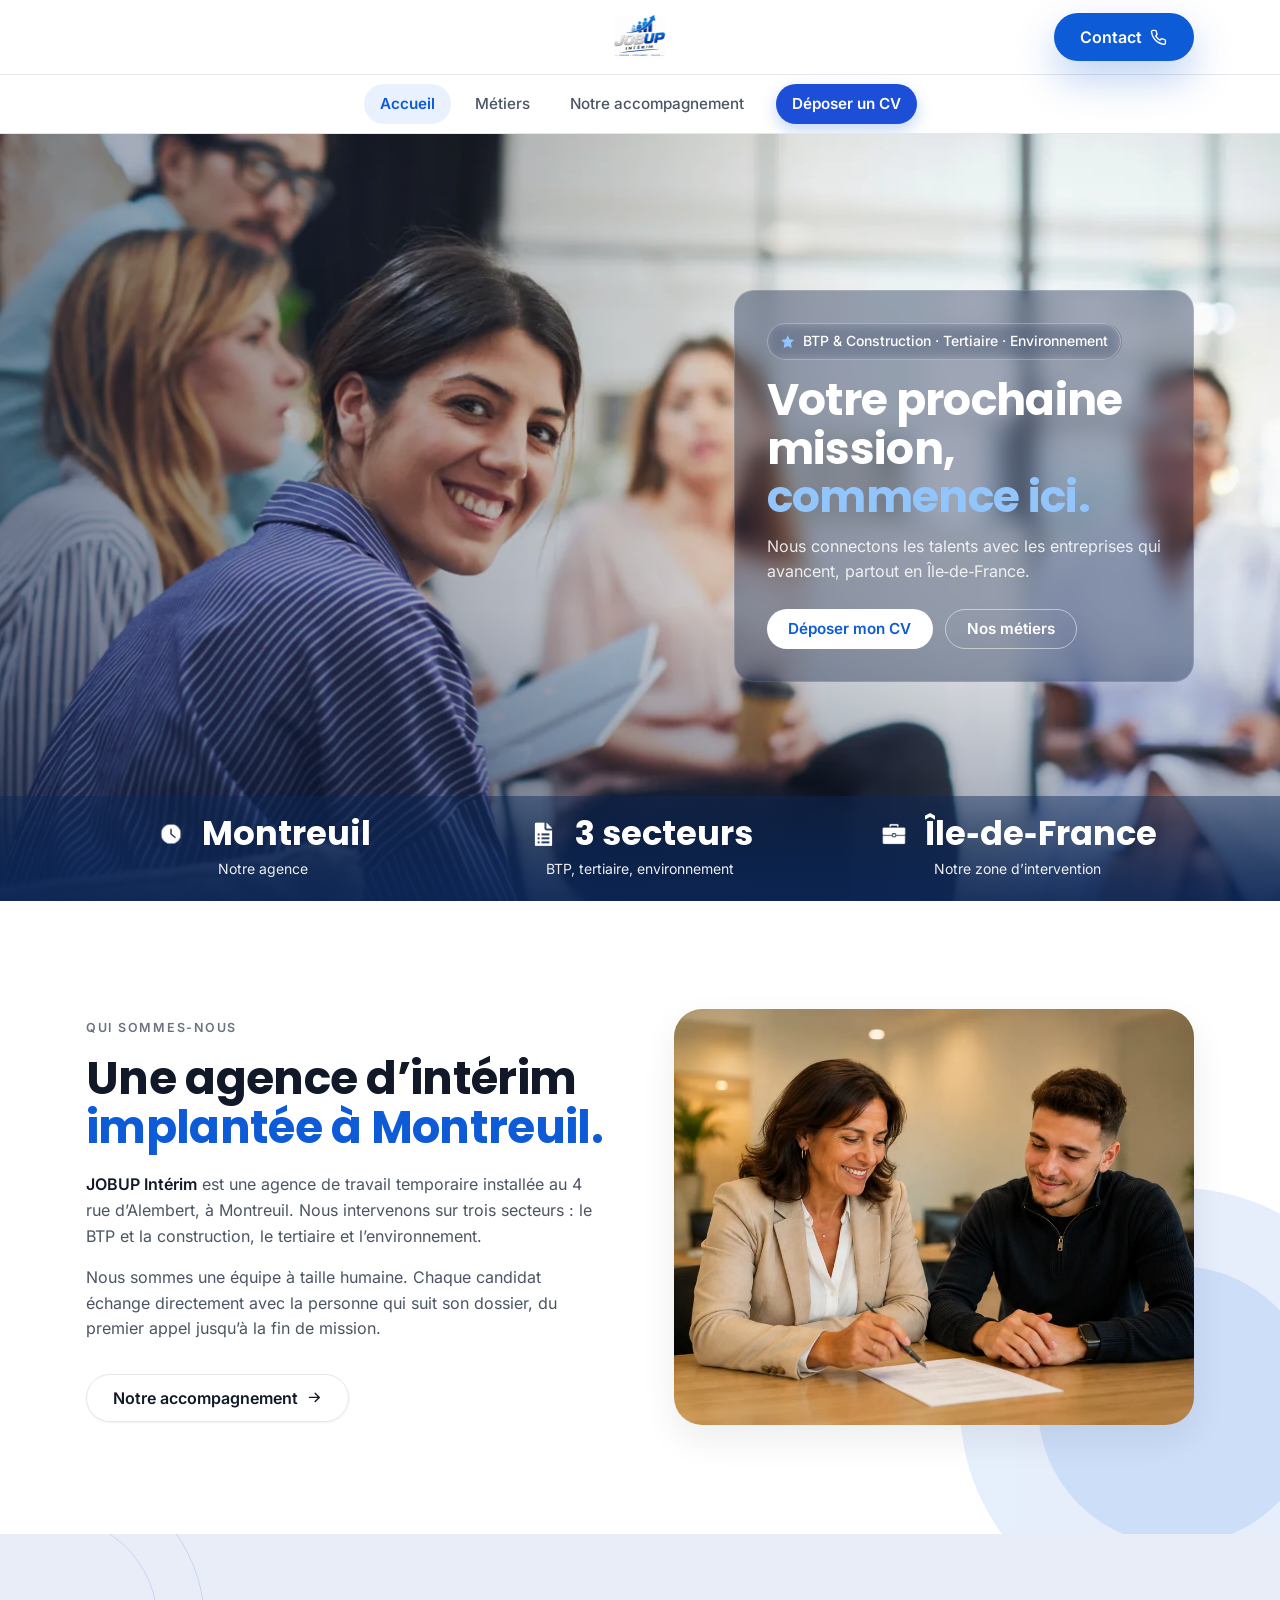
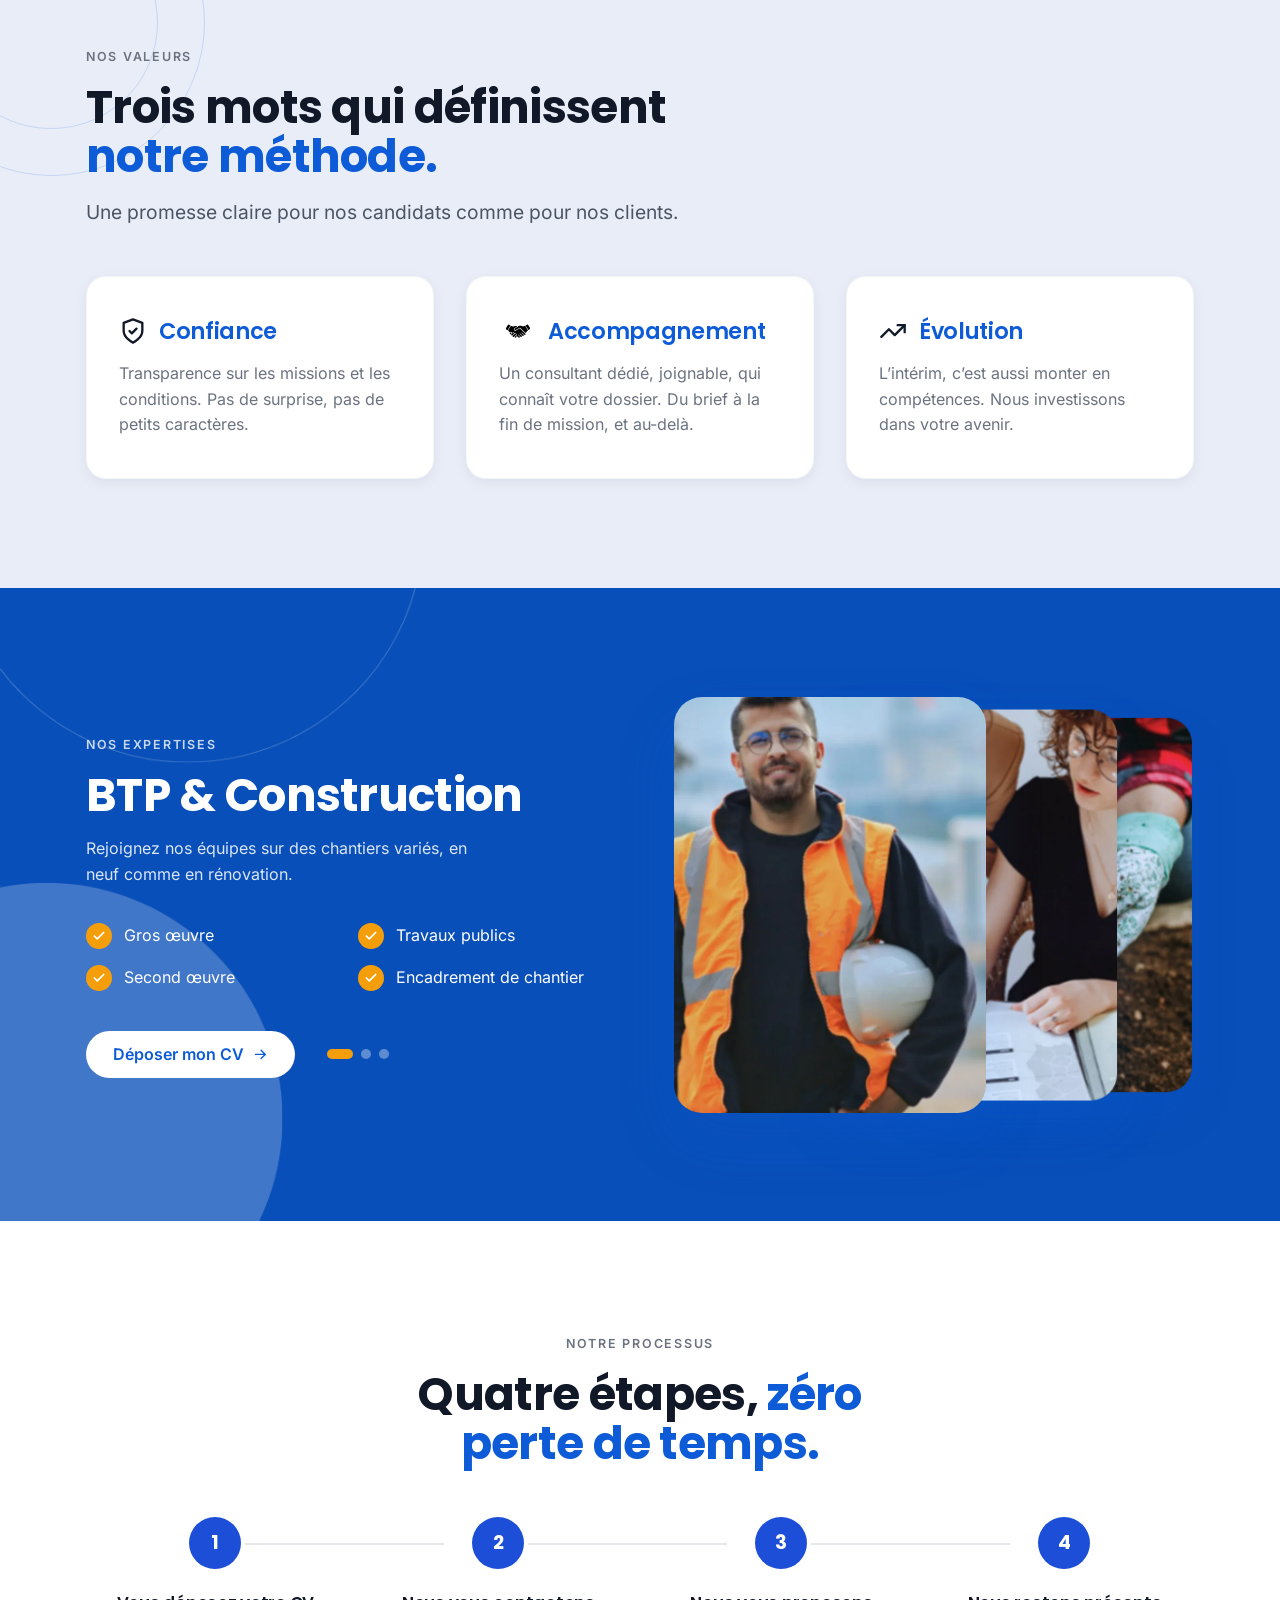
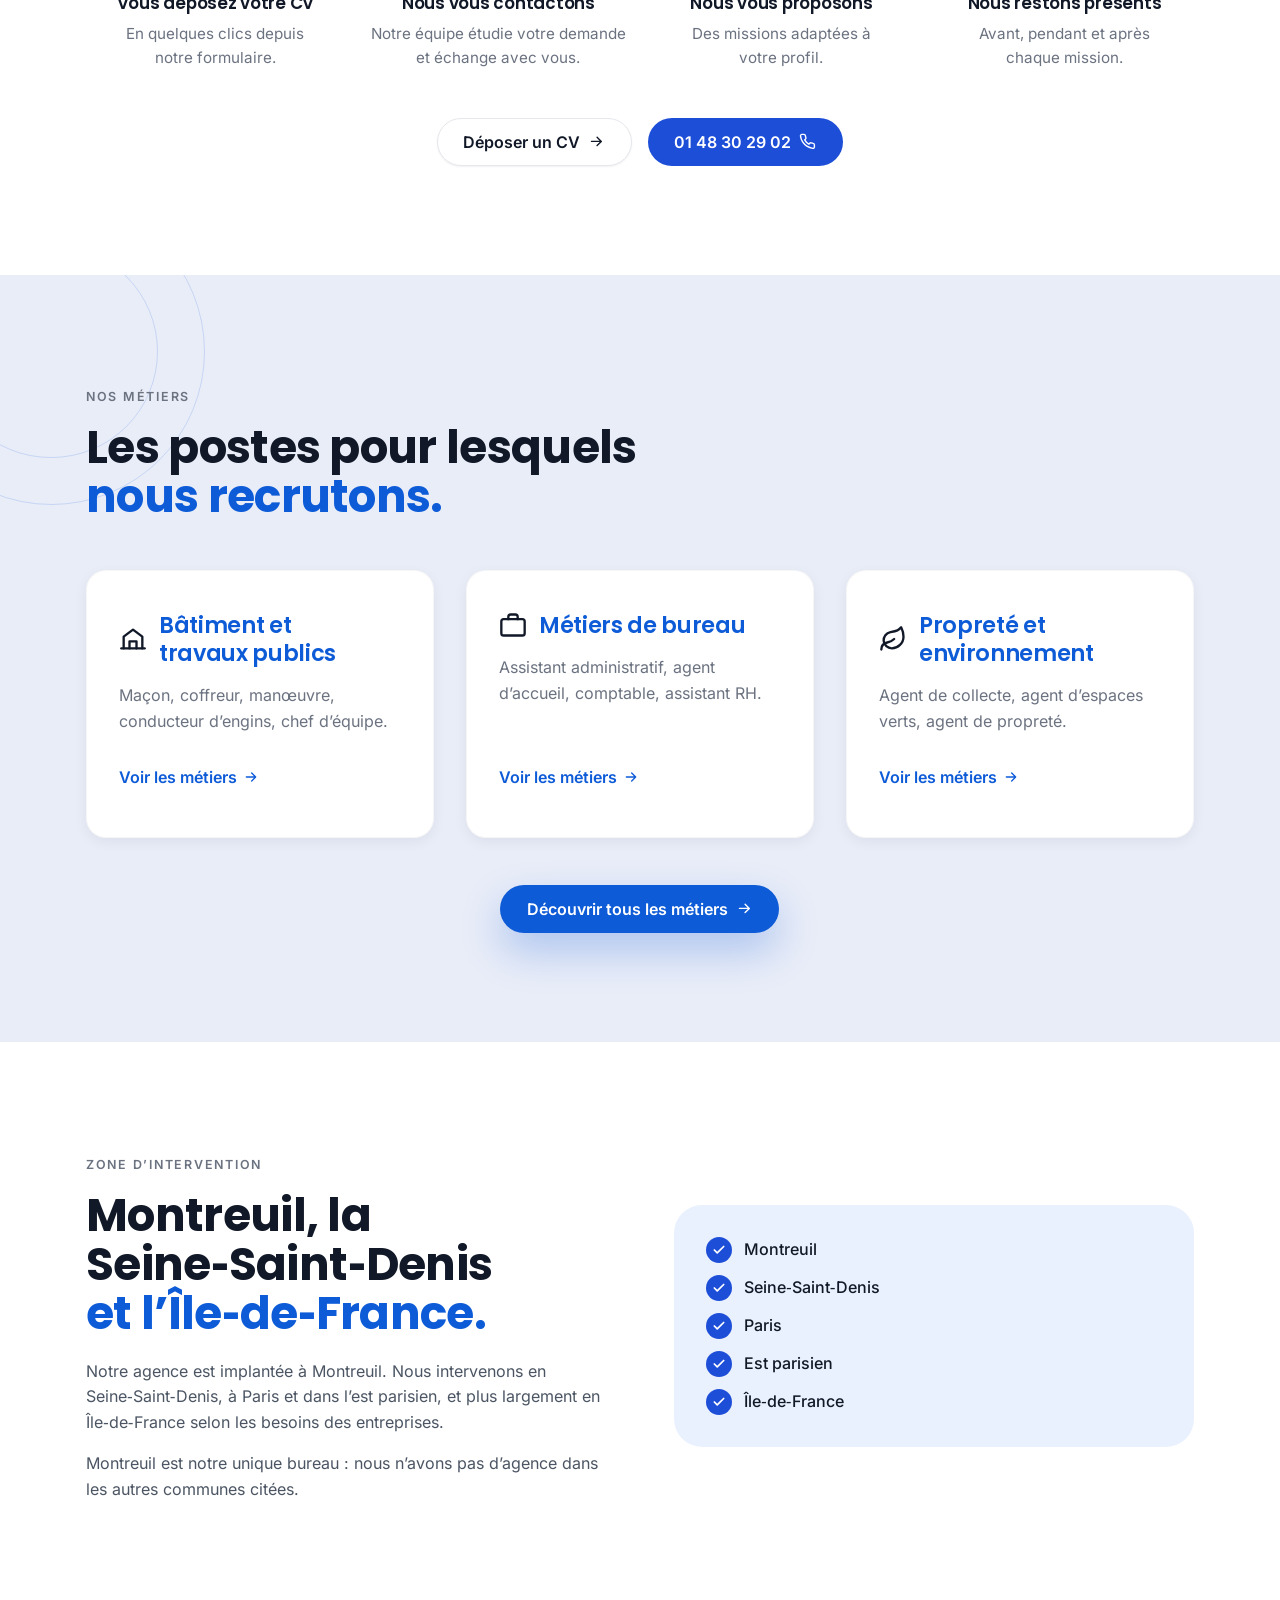
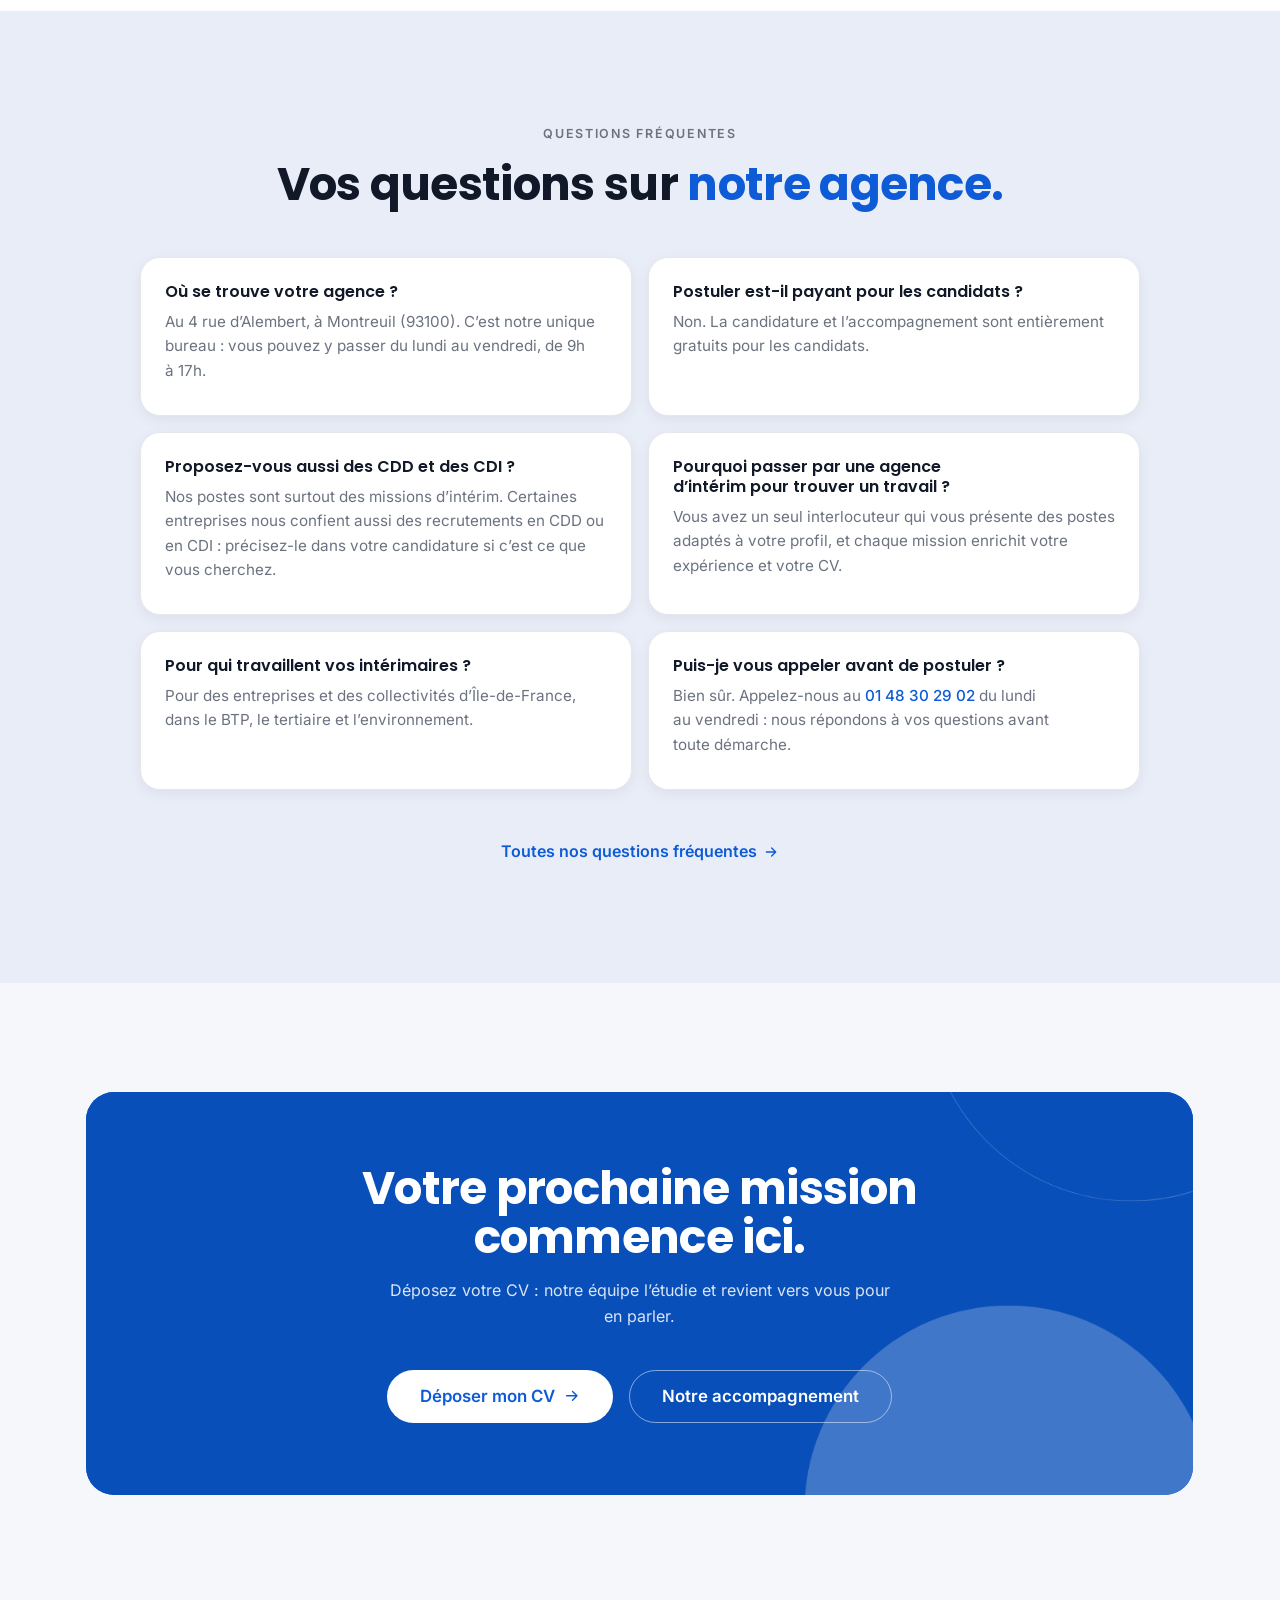
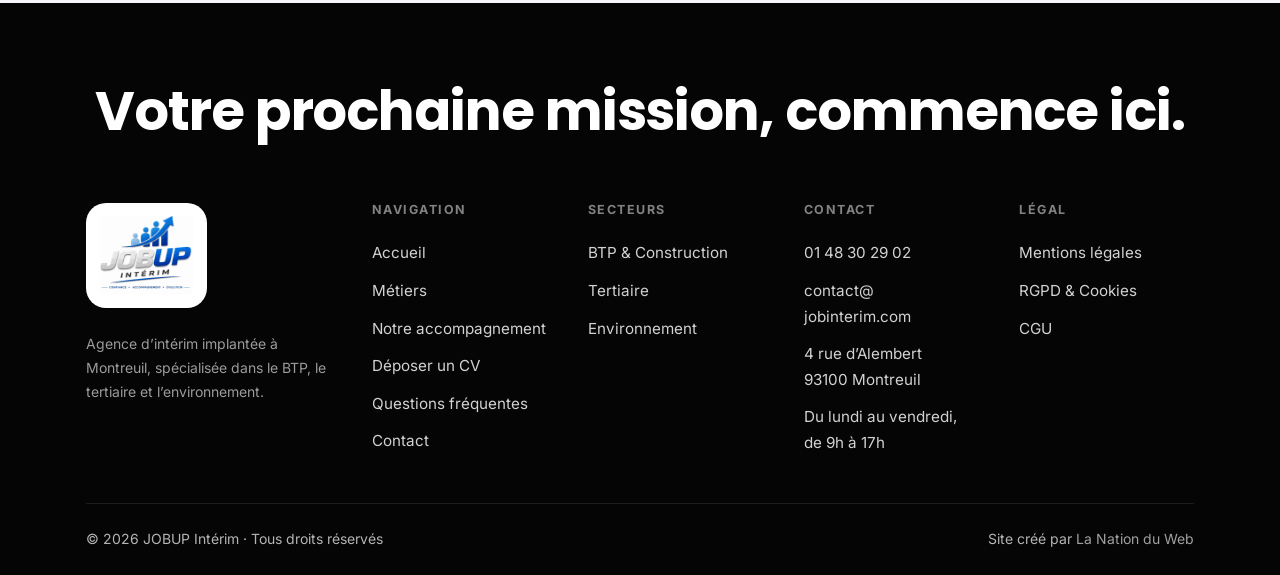
==== commit ea5e529a: "Accueil : hauteur du hero = écran moins en-tête et menu" ====
--- a/index.html
+++ b/index.html
@@ -36,7 +36,7 @@
   <link rel="preload" href="assets/fonts/poppins-700-latin.woff2" as="font" type="font/woff2" crossorigin />
 
   <!-- Styles -->
-  <link rel="stylesheet" href="assets/css/app.css?v=20261126e" />
+  <link rel="stylesheet" href="assets/css/app.css?v=20261126f" />
 
   <!-- Schema.org EmploymentAgency : identique à la fiche Google -->
   <script type="application/ld+json">
@@ -440,10 +440,10 @@
     </div>
   </footer>
 
-  <script src="assets/js/config.js?v=20261126e" defer></script>
-  <script src="assets/js/site.js?v=20261126e" defer></script>
-  <script src="assets/js/main.js?v=20261126e" defer></script>
-  <script src="assets/js/animations.js?v=20261126e" defer></script>
-  <script src="assets/js/sectors.js?v=20261126e" defer></script>
+  <script src="assets/js/config.js?v=20261126f" defer></script>
+  <script src="assets/js/site.js?v=20261126f" defer></script>
+  <script src="assets/js/main.js?v=20261126f" defer></script>
+  <script src="assets/js/animations.js?v=20261126f" defer></script>
+  <script src="assets/js/sectors.js?v=20261126f" defer></script>
 </body>
 </html>
--- a/assets/css/app.css
+++ b/assets/css/app.css
@@ -7,7 +7,7 @@
 .btn{display: inline-flex;align-items: center;justify-content: center;gap: var(--space-2);font-family: var(--font-body);font-weight: 600;font-size: var(--fs-body);line-height: 1;padding: 0.9rem 1.6rem;border-radius: var(--radius-pill);border: 1.5px solid transparent;cursor: pointer;transition: transform var(--dur) var(--ease),background-color var(--dur) var(--ease),box-shadow var(--dur) var(--ease),color var(--dur) var(--ease),border-color var(--dur) var(--ease);white-space: nowrap}.btn:hover{transform: translateY(-2px)}.btn:active{transform: translateY(0)}.btn .icon{width: 1.05em;height: 1.05em}.btn--primary{background-color: var(--color-primary);color: #fff;box-shadow: var(--shadow-blue)}.btn--primary:hover{background-color: var(--color-primary-dark)}.btn--deep{background-color: var(--color-primary-strong);color: #fff}.btn--deep:hover{background-color: var(--color-primary-dark)}.btn--ghost{background-color: var(--color-surface);color: var(--color-text);border-color: var(--color-border);box-shadow: var(--shadow-xs)}.btn--ghost:hover{border-color: var(--color-primary);color: var(--color-primary)}.btn--outline-invert{background-color: transparent;color: #fff;border-color: rgba(255,255,255,0.5)}.btn--outline-invert:hover{background-color: rgba(255,255,255,0.12);border-color: #fff}.btn--white{background-color: #fff;color: var(--color-primary)}.btn--white:hover{background-color: #eef3ff}.btn--block{width: 100%}.btn--lg{padding: 1.05rem 2rem;font-size: 1.05rem}.btn--sm{padding: 0.6rem 1.1rem;font-size: var(--fs-small)}.btn .arrow{transition: transform var(--dur) var(--ease)}.btn:hover .arrow{transform: translateX(4px)}.card{background: var(--color-surface);border-radius: var(--radius-lg);box-shadow: var(--shadow-sm);border: 1px solid rgba(17,24,39,0.04);transition: transform var(--dur) var(--ease),box-shadow var(--dur) var(--ease)}.card--hover:hover{transform: translateY(-6px);box-shadow: var(--shadow-md)}.value-card{padding: var(--space-7) var(--space-6)}.value-card__head{display: flex;align-items: center;gap: var(--space-3);margin-bottom: var(--space-4)}.value-card__icon{width: 28px;height: 28px;color: var(--color-text);flex: none}img.value-card__icon{width: auto;height: 26px;object-fit: contain}.value-card__title{color: var(--color-primary);font-size: var(--fs-h3);font-weight: 600}.value-card p{color: var(--color-text-muted)}.field{display: flex;flex-direction: column;gap: var(--space-2)}.field__label{font-size: var(--fs-small);font-weight: 600;color: var(--color-text-soft)}.input,.textarea,.select{width: 100%;font-size: var(--fs-body);padding: 0.85rem 1rem;border: 1.5px solid var(--color-border);border-radius: var(--radius-md);background: var(--color-surface);color: var(--color-text);transition: border-color var(--dur) var(--ease),box-shadow var(--dur) var(--ease)}.input::placeholder,.textarea::placeholder{color: #9CA3AF}.input:focus,.textarea:focus,.select:focus{outline: none;border-color: var(--color-primary);box-shadow: 0 0 0 4px var(--color-primary-50)}.textarea{resize: vertical;min-height: 120px;line-height: 1.5}.select{appearance: none;background-image: url("data:image/svg+xml,%3Csvg xmlns='http://www.w3.org/2000/svg' width='16' height='16' fill='none' stroke='%236B7280' stroke-width='2' stroke-linecap='round' stroke-linejoin='round' viewBox='0 0 24 24'%3E%3Cpath d='M6 9l6 6 6-6'/%3E%3C/svg%3E");background-repeat: no-repeat;background-position: right 1rem center;padding-right: 2.6rem}.segmented{display: inline-flex;flex-wrap: wrap;gap: var(--space-2)}.segmented__option{padding: 0.55rem 1.1rem;border-radius: var(--radius-pill);border: 1.5px solid var(--color-border);background: var(--color-surface);color: var(--color-text-soft);font-weight: 500;font-size: var(--fs-small);transition: all var(--dur) var(--ease)}.segmented__option[aria-pressed="true"],.segmented__option.is-active{background: var(--color-primary-strong);color: #fff;border-color: var(--color-primary-strong)}.check{display: flex;align-items: center;gap: var(--space-3);cursor: pointer;font-size: var(--fs-body);color: var(--color-text-soft);padding-block: 2px}.check input{position: absolute;opacity: 0;pointer-events: none}.check__box{width: 20px;height: 20px;border-radius: 6px;border: 1.5px solid var(--color-border-strong);display: inline-flex;align-items: center;justify-content: center;flex: none;transition: all var(--dur) var(--ease)}.check__box::after{content: "";width: 11px;height: 11px;background: #fff;clip-path: polygon(14% 47%,0 60%,40% 100%,100% 22%,86% 9%,38% 71%);transform: scale(0);transition: transform var(--dur) var(--ease)}.check input:checked + .check__box{background: var(--color-primary-strong);border-color: var(--color-primary-strong)}.check input:checked + .check__box::after{transform: scale(1)}.check input:focus-visible + .check__box{outline: 3px solid var(--color-primary);outline-offset: 2px}.divider{height: 1px;background: var(--color-border);border: none}
 .site-header{position: sticky;top: 0;z-index: var(--z-header);background: #fff;border-bottom: 1px solid var(--color-border);transition: box-shadow var(--dur) var(--ease),border-color var(--dur) var(--ease)}.site-header.is-scrolled{box-shadow: var(--shadow-sm);border-bottom-color: var(--color-border)}.site-header__inner{display: grid;grid-template-columns: 1fr auto 1fr;align-items: center;gap: var(--space-5);height: var(--header-h)}.brand{grid-column: 2;grid-row: 1;display: inline-flex;align-items: center;flex: none}.header-actions,.burger{grid-column: 3;grid-row: 1;justify-self: end}.brand img{height: clamp(44px,3.4vw,58px);width: auto;object-fit: contain}.main-nav{flex: 1 1 auto;display: flex;justify-content: center}.main-nav__list{display: flex;align-items: center;gap: var(--space-7)}.main-nav__link{position: relative;font-weight: 500;color: var(--color-text-soft);padding-block: 0.5rem;transition: color var(--dur) var(--ease)}.main-nav__link::after{content: "";position: absolute;left: 0;right: 0;bottom: -2px;height: 2px;background: var(--color-primary);transform: scaleX(0);transform-origin: left;transition: transform var(--dur) var(--ease)}.main-nav__link:hover{color: var(--color-text)}.main-nav__link:hover::after,.main-nav__link[aria-current="page"]::after{transform: scaleX(1)}.main-nav__link[aria-current="page"]{color: var(--color-primary);font-weight: 600}.header-actions{display: flex;align-items: center;gap: var(--space-4);flex: 0 0 auto}.burger{display: none;width: 46px;height: 46px;border-radius: var(--radius-md);border: 1px solid var(--color-border);background: var(--color-surface);position: relative}.burger span,.burger span::before,.burger span::after{content: "";position: absolute;left: 50%;width: 20px;height: 2px;background: var(--color-text);border-radius: 2px;transform: translateX(-50%);transition: transform var(--dur) var(--ease),opacity var(--dur) var(--ease),top var(--dur) var(--ease)}.burger span{top: 50%;margin-top: -1px}.burger span::before{top: -7px}.burger span::after{top: 7px}.burger[aria-expanded="true"] span{background: transparent}.burger[aria-expanded="true"] span::before{top: 0;transform: translateX(-50%) rotate(45deg)}.burger[aria-expanded="true"] span::after{top: 0;transform: translateX(-50%) rotate(-45deg)}.mobile-nav{position: fixed;inset: 84px 0 auto 0;background: var(--color-surface);border-bottom: 1px solid var(--color-border);box-shadow: var(--shadow-md);padding: var(--space-5) var(--gutter) var(--space-7);transform: translateY(-12px);opacity: 0;visibility: hidden;transition: opacity var(--dur) var(--ease),transform var(--dur) var(--ease),visibility var(--dur);z-index: var(--z-header)}.mobile-nav.is-open{opacity: 1;visibility: visible;transform: translateY(0)}.mobile-nav__list{display: flex;flex-direction: column;gap: var(--space-2)}.mobile-nav__link{display: block;font-size: 1.15rem;font-weight: 500;padding: 0.85rem 0.5rem;border-bottom: 1px solid var(--color-border);color: var(--color-text)}.mobile-nav__link[aria-current="page"]{color: var(--color-primary)}.mobile-nav .btn{margin-top: var(--space-5)}.sub-nav{position: sticky;top: calc(var(--header-h) + 1px);z-index: calc(var(--z-header) - 1);background: #fff;border-bottom: 1px solid var(--color-border);transition: transform 0.28s var(--ease),box-shadow 0.28s var(--ease)}.sub-nav.is-stuck{box-shadow: var(--shadow-sm)}.sub-nav.is-hidden{transform: translateY(calc(-100% - 2px));box-shadow: none}@media (prefers-reduced-motion: reduce){.sub-nav{transition: none}}.sub-nav__list{display: flex;align-items: center;justify-content: center;gap: var(--space-2);padding-block: 0.55rem;overflow-x: auto;scrollbar-width: none}.sub-nav__list::-webkit-scrollbar{display: none}.sub-nav__link{display: inline-flex;align-items: center;min-height: 40px;padding: 0.45rem 1rem;border-radius: var(--radius-pill);font-size: 0.95rem;font-weight: 500;color: var(--color-text-soft);white-space: nowrap;transition: color var(--dur) var(--ease),background-color var(--dur) var(--ease)}.sub-nav__link:hover{color: var(--color-primary);background: var(--color-primary-50)}.sub-nav__link[aria-current="page"]{color: var(--color-primary);background: var(--color-primary-50);font-weight: 600}.sub-nav__link--cta,.sub-nav__link--cta:hover,.sub-nav__link--cta[aria-current="page"]{margin-left: var(--space-2);background: var(--color-primary-strong);color: #fff;font-weight: 600;box-shadow: 0 6px 16px rgba(13,91,215,0.25)}.sub-nav__short{display: none}.breadcrumb{background: #fff}.breadcrumb__list{display: flex;flex-wrap: wrap;gap: 0.4rem;padding-block: 0.6rem;font-size: var(--fs-small);color: var(--color-text-muted)}.breadcrumb__list a{color: var(--color-text-muted)}.breadcrumb__list a:hover{color: var(--color-primary)}.breadcrumb__sep{opacity: 0.6}@media (max-width: 560px){.sub-nav__item--home{display: none}.sub-nav{top: 73px}.sub-nav .container{padding-inline: 0.5rem}.sub-nav__list{justify-content: safe center;gap: 0.2rem;padding-block: 0.45rem}.sub-nav__link{font-size: 0.84rem;padding: 0.4rem 0.65rem}.sub-nav__link--cta{margin-left: 0.2rem}.sub-nav__long{display: none}.sub-nav__short{display: inline}}@media (max-width: 359px){.sub-nav__link{font-size: 0.76rem;padding: 0.4rem 0.5rem}}
 .site-footer{background: var(--color-footer);color: var(--color-text-invert);padding-top: clamp(3rem,2rem + 4vw,5rem)}.footer-claim{font-family: var(--font-display);font-weight: 700;font-size: clamp(1.9rem,1.2rem + 3vw,3.4rem);line-height: 1.05;letter-spacing: -0.02em;text-align: center;color: #fff;margin-bottom: clamp(2.5rem,1.5rem + 3vw,4rem)}.footer-grid{display: grid;grid-template-columns: 1.4fr repeat(4,1fr);gap: clamp(1.5rem,1rem + 2vw,3rem);padding-bottom: var(--space-8)}.footer-brand__logo{display: inline-flex;background: #fff;border-radius: var(--radius-lg);padding: 0.85rem;margin-bottom: var(--space-5)}.footer-brand__logo img{height: 78px;width: auto}.footer-brand p{color: rgba(255,255,255,0.6);font-size: var(--fs-small);line-height: 1.7;max-width: 280px}.footer-col__title{font-family: var(--font-body);font-size: var(--fs-eyebrow);font-weight: 700;letter-spacing: 0.12em;text-transform: uppercase;color: rgba(255,255,255,0.5);margin-bottom: var(--space-5)}.footer-col__list{display: flex;flex-direction: column;gap: var(--space-3)}.footer-col__list a,.footer-col__list span{color: rgba(255,255,255,0.82);font-size: 0.95rem;transition: color var(--dur) var(--ease)}.footer-col__list a:hover{color: #fff}.footer-bottom{border-top: 1px solid rgba(255,255,255,0.1);padding-block: var(--space-5);display: flex;flex-wrap: wrap;gap: var(--space-3) var(--space-6);align-items: center;font-size: var(--fs-small);color: rgba(255,255,255,0.70)}.footer-credit{margin-left: auto}.footer-credit a{color: rgba(255,255,255,0.62);transition: color var(--dur) var(--ease)}.footer-credit a:hover{color: #fff}@media (max-width: 640px){.footer-credit{margin-left: 0}}
-.hero{position: relative;isolation: isolate;color: #fff;overflow: hidden}.hero__bg{position: absolute;inset: 0;width: 100%;height: 100%;object-fit: cover;z-index: -2}.hero__overlay{position: absolute;inset: 0;z-index: -1;background: linear-gradient(255deg,rgba(9,28,66,0) 32%,rgba(9,28,66,0.32) 72%,rgba(9,28,66,0.5) 100%),linear-gradient(180deg,rgba(9,28,66,0) 62%,rgba(9,28,66,0.42) 100%)}.hero__inner{display: grid;grid-template-columns: 1fr minmax(360px,460px);align-items: center;min-height: max(420px,calc(100vh - var(--header-h) - 1px));padding-top: var(--space-6);padding-bottom: clamp(4.5rem,3.5rem + 3vw,6rem)}.hero__panel{grid-column: 2;background: rgba(9,28,66,0.38);-webkit-backdrop-filter: blur(10px);backdrop-filter: blur(10px);border: 1px solid rgba(255,255,255,0.16);border-radius: var(--radius-lg);padding: clamp(1.6rem,1.2rem + 1vw,2.5rem)}.hero__badge{display: inline-flex;align-items: center;gap: 0.5em;background: rgba(255,255,255,0.14);border: 1px solid rgba(255,255,255,0.28);-webkit-backdrop-filter: blur(6px);backdrop-filter: blur(6px);color: #fff;font-size: var(--fs-small);font-weight: 500;padding: 0.45em 0.9em;border-radius: var(--radius-pill);margin-bottom: var(--space-4)}.hero__badge .icon{width: 1.1em;height: 1.1em;color: #93C5FD}.hero__title{font-size: clamp(1.9rem,1.4rem + 1.7vw,2.85rem);font-weight: 700;line-height: 1.1;color: #fff;margin-bottom: var(--space-3)}.hero__title em{font-style: normal;color: #93C5FD}.hero__subtitle{font-size: var(--fs-body);color: rgba(255,255,255,0.86);max-width: 40ch;margin-bottom: var(--space-5)}.hero__actions{display: flex;flex-wrap: wrap;gap: var(--space-3)}.hero__actions .btn{padding: 0.7rem 1.3rem;font-size: 0.95rem}.hero-stats{position: absolute;left: 0;right: 0;bottom: 0;background: linear-gradient(180deg,rgba(11,38,86,0.45),rgba(11,38,86,0.88))}.hero-stats__grid{display: grid;grid-template-columns: repeat(3,1fr);gap: var(--space-5);padding-block: clamp(1rem,0.8rem + 0.6vw,1.4rem);align-items: stretch}.stat{display: flex;flex-direction: column;align-items: center;justify-content: flex-start;text-align: center;gap: 0.4rem}.stat__value{display: flex;align-items: center;justify-content: center;gap: 0.45em;font-family: var(--font-display);font-weight: 700;font-size: clamp(1.5rem,1.2rem + 1.2vw,2.1rem);color: #fff;line-height: 1;height: 2.2rem}.stat__value .dot{width: 0.5em;height: 0.5em;border-radius: 50%;background: #60A5FA}.stat__value .icon{width: 0.85em;height: 0.85em;color: #93C5FD}.stat__icon{height: 2rem;width: 2rem;object-fit: contain;flex: none}.stat__label{color: rgba(255,255,255,0.92);font-size: var(--fs-small);margin: 0}.histoire__media{border-radius: var(--radius-xl);overflow: hidden;box-shadow: var(--shadow-md);aspect-ratio: 5 / 4}.histoire__media img{width: 100%;height: 100%;object-fit: cover}.histoire__body p + p{margin-top: var(--space-4)}.histoire__list{display: flex;flex-direction: column;gap: var(--space-4);margin-top: var(--space-6)}.histoire__list li{display: flex;align-items: center;gap: var(--space-4);font-weight: 500;color: var(--color-text)}.histoire__list .ico-wrap{display: inline-flex;align-items: center;justify-content: center;width: 44px;height: 44px;flex: none;border-radius: 50%;background: var(--color-primary-strong);color: #fff}.histoire__list .ico-wrap .icon{width: 20px;height: 20px}.method__grid{margin-top: var(--space-2)}.sector{--accent: #F59E0B;background: var(--color-primary);color: #fff;position: relative;overflow: hidden;border-radius: 0}.sector__bg{position: absolute;inset: 0;width: 100%;height: 100%;object-fit: cover;z-index: 0}.sector__inner{display: grid;grid-template-columns: 1fr 1fr;gap: clamp(2rem,1rem + 4vw,5rem);align-items: center;position: relative;z-index: 1}.sector__title{color: #fff;margin-bottom: var(--space-4)}.sector__text{color: rgba(255,255,255,0.85);max-width: 40ch;margin-bottom: var(--space-6);min-height: 3.4em}.sector__list{display: grid;grid-template-columns: 1fr 1fr;gap: var(--space-4) var(--space-5);margin-bottom: var(--space-7)}.sector__list li{display: flex;align-items: center;gap: var(--space-3);color: #fff}.sector__list .tick{display: inline-flex;align-items: center;justify-content: center;width: 26px;height: 26px;flex: none;border-radius: 50%;background: var(--accent);color: #fff;transition: background-color var(--dur) var(--ease)}.sector__list .tick .icon{width: 14px;height: 14px}.sector__foot{display: flex;align-items: center;gap: var(--space-6);flex-wrap: wrap}.sector__dots{display: flex;gap: 0.5rem}.sector__dot{position: relative;width: 10px;height: 10px;border-radius: 50%;background: rgba(255,255,255,0.35);transition: background-color var(--dur) var(--ease),width var(--dur) var(--ease)}.sector__dot::before{content: "";position: absolute;inset: -17px -4px}.sector__dot.is-active{background: var(--accent);width: 26px;border-radius: 999px}.sector__media{position: relative;align-self: center}.sector-stack{position: relative;width: 100%;max-width: 560px;margin-inline: auto;aspect-ratio: 4 / 3.2;overflow: visible;user-select: none;-webkit-user-select: none}.sector__inner{touch-action: pan-y}.sector-stack__img{position: absolute;top: 0;left: 0;width: 68%;height: 100%;border-radius: var(--radius-xl);object-fit: cover;box-shadow: var(--shadow-lg);cursor: pointer;-webkit-user-drag: none;transform-origin: center right;will-change: transform,opacity;transition: transform 0.65s var(--ease),opacity 0.65s var(--ease)}.sector-stack__img.is-main{transform: translateX(0) scale(1);z-index: 3;opacity: 1;cursor: default}.sector-stack__img.is-top{transform: translateX(42%) scale(0.94);z-index: 2;opacity: 1}.sector-stack__img.is-bottom{transform: translateX(66%) scale(0.90);z-index: 1;opacity: 0.95}.process__steps{display: grid;grid-template-columns: repeat(4,1fr);gap: var(--space-5);margin-bottom: var(--space-8);position: relative}.process-step{text-align: center;position: relative}.process-step__num{display: inline-flex;align-items: center;justify-content: center;width: 52px;height: 52px;border-radius: 50%;background: var(--color-primary-strong);color: #fff;font-family: var(--font-display);font-weight: 700;font-size: 1.2rem;margin-bottom: var(--space-5);position: relative;z-index: 2}.process-step:not(:last-child)::after{content: "";position: absolute;top: 26px;left: calc(50% + 30px);right: calc(-50% + 30px);height: 2px;background: var(--color-border);z-index: 1}.process-step__title{font-family: var(--font-display);font-size: 1.05rem;font-weight: 600;color: var(--color-text);margin-bottom: var(--space-2)}.process-step p{color: var(--color-text-muted);font-size: 0.95rem}.histoire__actions{margin-top: var(--space-6)}.job-families{position: relative;overflow: hidden}.job-family{display: flex;flex-direction: column;height: 100%}.job-family p{flex: 1}.job-family__link{display: inline-flex;align-items: center;gap: 0.4em;align-self: flex-start;margin-top: var(--space-5);padding-block: 0.4rem;font-weight: 600;color: var(--color-primary)}.job-families__more{margin-top: var(--space-8);text-align: center}.job-family__link .icon{width: 16px;height: 16px;transition: transform var(--dur) var(--ease)}.job-family__link:hover .icon{transform: translateX(3px)}.faq-cards__grid{display: grid;grid-template-columns: 1fr 1fr;gap: var(--space-4);max-width: 1000px;margin-inline: auto}.faq-card{background: var(--color-surface);border: 1px solid var(--color-border);border-radius: var(--radius-lg);box-shadow: var(--shadow-sm);padding: var(--space-5) var(--space-5) var(--space-6)}.faq-card__q{font-family: var(--font-display);font-size: 1rem;font-weight: 600;color: var(--color-text);margin-bottom: var(--space-2)}.faq-card__btn{display: flex;align-items: flex-start;justify-content: space-between;gap: var(--space-3);width: 100%;padding: 0;border: 0;background: none;font: inherit;color: inherit;text-align: left;cursor: default}.faq-card__btn:focus-visible{outline: 2px solid var(--color-primary);outline-offset: 4px;border-radius: var(--radius-sm,6px)}.faq-card__toggle{display: none}.faq-card p{color: var(--color-text-muted);font-size: 0.95rem}.faq-card a{color: var(--color-primary);font-weight: 500}.faq-cards__more{text-align: center;margin-top: var(--space-7)}.faq-cards__more a{display: inline-flex;align-items: center;gap: 0.4em;min-height: 44px;font-weight: 600;color: var(--color-primary)}.faq-cards__more .icon{width: 16px;height: 16px;transition: transform var(--dur) var(--ease)}.faq-cards__more a:hover .icon{transform: translateX(3px)}@media (max-width: 768px){.faq-cards__grid{grid-template-columns: 1fr;gap: var(--space-3)}.faq-card{padding: 0;transition: border-color var(--dur) var(--ease)}.faq-card.is-open{border-color: var(--color-primary-100)}.faq-card__q{margin: 0}.faq-card__btn{align-items: center;min-height: 56px;padding: var(--space-4) var(--space-4) var(--space-4) var(--space-5);cursor: pointer}.faq-card__toggle{display: inline-flex;align-items: center;justify-content: center;flex: none;width: 30px;height: 30px;border-radius: 50%;background: var(--color-primary-strong);color: #fff}.faq-card__toggle .icon{width: 15px;height: 15px;transition: transform var(--dur) var(--ease)}.faq-card.is-open .faq-card__toggle .icon{transform: rotate(45deg)}.faq-card__a{display: none;padding: 0 var(--space-5) var(--space-5)}.faq-card.is-open .faq-card__a{display: block}}.zone__list{display: flex;flex-direction: column;gap: var(--space-3);padding: var(--space-6);border-radius: var(--radius-xl);background: var(--color-primary-50)}.zone__list li{display: flex;align-items: center;gap: var(--space-3);font-weight: 500;color: var(--color-text)}.zone__tick{display: inline-flex;align-items: center;justify-content: center;width: 26px;height: 26px;flex: none;border-radius: 50%;background: var(--color-primary-strong);color: #fff}.zone__tick .icon{width: 14px;height: 14px}.process__actions{display: flex;flex-wrap: wrap;gap: var(--space-4);justify-content: center}.cta-banner{background: transparent}.cta-banner__box{background: linear-gradient(120deg,var(--color-primary),var(--color-primary-strong));border-radius: var(--radius-xl);padding: clamp(2.5rem,1.5rem + 4vw,4.5rem);text-align: center;color: #fff;position: relative;overflow: hidden}.cta-banner__bg{position: absolute;inset: 0;width: 100%;height: 100%;object-fit: cover;z-index: 0}.cta-banner__title{color: #fff;margin-bottom: var(--space-4);position: relative;z-index: 1}.cta-banner__text{color: rgba(255,255,255,0.85);max-width: 52ch;margin-inline: auto;margin-bottom: var(--space-7);position: relative;z-index: 1}.cta-banner__actions{display: flex;flex-wrap: wrap;gap: var(--space-4);justify-content: center;position: relative;z-index: 1}.cta-banner .deco-circle--fill{background: radial-gradient(circle at 50% 50%,rgba(255,255,255,0.18),rgba(255,255,255,0))}
+.hero{position: relative;isolation: isolate;color: #fff;overflow: hidden}.hero__bg{position: absolute;inset: 0;width: 100%;height: 100%;object-fit: cover;z-index: -2}.hero__overlay{position: absolute;inset: 0;z-index: -1;background: linear-gradient(255deg,rgba(9,28,66,0) 32%,rgba(9,28,66,0.32) 72%,rgba(9,28,66,0.5) 100%),linear-gradient(180deg,rgba(9,28,66,0) 62%,rgba(9,28,66,0.42) 100%)}.hero__inner{display: grid;grid-template-columns: 1fr minmax(360px,460px);align-items: center;height: calc(100vh - 133px);padding-top: var(--space-6);padding-bottom: clamp(4.5rem,3.5rem + 3vw,6rem)}.hero__panel{grid-column: 2;background: rgba(9,28,66,0.38);-webkit-backdrop-filter: blur(10px);backdrop-filter: blur(10px);border: 1px solid rgba(255,255,255,0.16);border-radius: var(--radius-lg);padding: clamp(1.6rem,1.2rem + 1vw,2.5rem)}.hero__badge{display: inline-flex;align-items: center;gap: 0.5em;background: rgba(255,255,255,0.14);border: 1px solid rgba(255,255,255,0.28);-webkit-backdrop-filter: blur(6px);backdrop-filter: blur(6px);color: #fff;font-size: var(--fs-small);font-weight: 500;padding: 0.45em 0.9em;border-radius: var(--radius-pill);margin-bottom: var(--space-4)}.hero__badge .icon{width: 1.1em;height: 1.1em;color: #93C5FD}.hero__title{font-size: clamp(1.9rem,1.4rem + 1.7vw,2.85rem);font-weight: 700;line-height: 1.1;color: #fff;margin-bottom: var(--space-3)}.hero__title em{font-style: normal;color: #93C5FD}.hero__subtitle{font-size: var(--fs-body);color: rgba(255,255,255,0.86);max-width: 40ch;margin-bottom: var(--space-5)}.hero__actions{display: flex;flex-wrap: wrap;gap: var(--space-3)}.hero__actions .btn{padding: 0.7rem 1.3rem;font-size: 0.95rem}.hero-stats{position: absolute;left: 0;right: 0;bottom: 0;background: linear-gradient(180deg,rgba(11,38,86,0.45),rgba(11,38,86,0.88))}.hero-stats__grid{display: grid;grid-template-columns: repeat(3,1fr);gap: var(--space-5);padding-block: clamp(1rem,0.8rem + 0.6vw,1.4rem);align-items: stretch}.stat{display: flex;flex-direction: column;align-items: center;justify-content: flex-start;text-align: center;gap: 0.4rem}.stat__value{display: flex;align-items: center;justify-content: center;gap: 0.45em;font-family: var(--font-display);font-weight: 700;font-size: clamp(1.5rem,1.2rem + 1.2vw,2.1rem);color: #fff;line-height: 1;height: 2.2rem}.stat__value .dot{width: 0.5em;height: 0.5em;border-radius: 50%;background: #60A5FA}.stat__value .icon{width: 0.85em;height: 0.85em;color: #93C5FD}.stat__icon{height: 2rem;width: 2rem;object-fit: contain;flex: none}.stat__label{color: rgba(255,255,255,0.92);font-size: var(--fs-small);margin: 0}.histoire__media{border-radius: var(--radius-xl);overflow: hidden;box-shadow: var(--shadow-md);aspect-ratio: 5 / 4}.histoire__media img{width: 100%;height: 100%;object-fit: cover}.histoire__body p + p{margin-top: var(--space-4)}.histoire__list{display: flex;flex-direction: column;gap: var(--space-4);margin-top: var(--space-6)}.histoire__list li{display: flex;align-items: center;gap: var(--space-4);font-weight: 500;color: var(--color-text)}.histoire__list .ico-wrap{display: inline-flex;align-items: center;justify-content: center;width: 44px;height: 44px;flex: none;border-radius: 50%;background: var(--color-primary-strong);color: #fff}.histoire__list .ico-wrap .icon{width: 20px;height: 20px}.method__grid{margin-top: var(--space-2)}.sector{--accent: #F59E0B;background: var(--color-primary);color: #fff;position: relative;overflow: hidden;border-radius: 0}.sector__bg{position: absolute;inset: 0;width: 100%;height: 100%;object-fit: cover;z-index: 0}.sector__inner{display: grid;grid-template-columns: 1fr 1fr;gap: clamp(2rem,1rem + 4vw,5rem);align-items: center;position: relative;z-index: 1}.sector__title{color: #fff;margin-bottom: var(--space-4)}.sector__text{color: rgba(255,255,255,0.85);max-width: 40ch;margin-bottom: var(--space-6);min-height: 3.4em}.sector__list{display: grid;grid-template-columns: 1fr 1fr;gap: var(--space-4) var(--space-5);margin-bottom: var(--space-7)}.sector__list li{display: flex;align-items: center;gap: var(--space-3);color: #fff}.sector__list .tick{display: inline-flex;align-items: center;justify-content: center;width: 26px;height: 26px;flex: none;border-radius: 50%;background: var(--accent);color: #fff;transition: background-color var(--dur) var(--ease)}.sector__list .tick .icon{width: 14px;height: 14px}.sector__foot{display: flex;align-items: center;gap: var(--space-6);flex-wrap: wrap}.sector__dots{display: flex;gap: 0.5rem}.sector__dot{position: relative;width: 10px;height: 10px;border-radius: 50%;background: rgba(255,255,255,0.35);transition: background-color var(--dur) var(--ease),width var(--dur) var(--ease)}.sector__dot::before{content: "";position: absolute;inset: -17px -4px}.sector__dot.is-active{background: var(--accent);width: 26px;border-radius: 999px}.sector__media{position: relative;align-self: center}.sector-stack{position: relative;width: 100%;max-width: 560px;margin-inline: auto;aspect-ratio: 4 / 3.2;overflow: visible;user-select: none;-webkit-user-select: none}.sector__inner{touch-action: pan-y}.sector-stack__img{position: absolute;top: 0;left: 0;width: 68%;height: 100%;border-radius: var(--radius-xl);object-fit: cover;box-shadow: var(--shadow-lg);cursor: pointer;-webkit-user-drag: none;transform-origin: center right;will-change: transform,opacity;transition: transform 0.65s var(--ease),opacity 0.65s var(--ease)}.sector-stack__img.is-main{transform: translateX(0) scale(1);z-index: 3;opacity: 1;cursor: default}.sector-stack__img.is-top{transform: translateX(42%) scale(0.94);z-index: 2;opacity: 1}.sector-stack__img.is-bottom{transform: translateX(66%) scale(0.90);z-index: 1;opacity: 0.95}.process__steps{display: grid;grid-template-columns: repeat(4,1fr);gap: var(--space-5);margin-bottom: var(--space-8);position: relative}.process-step{text-align: center;position: relative}.process-step__num{display: inline-flex;align-items: center;justify-content: center;width: 52px;height: 52px;border-radius: 50%;background: var(--color-primary-strong);color: #fff;font-family: var(--font-display);font-weight: 700;font-size: 1.2rem;margin-bottom: var(--space-5);position: relative;z-index: 2}.process-step:not(:last-child)::after{content: "";position: absolute;top: 26px;left: calc(50% + 30px);right: calc(-50% + 30px);height: 2px;background: var(--color-border);z-index: 1}.process-step__title{font-family: var(--font-display);font-size: 1.05rem;font-weight: 600;color: var(--color-text);margin-bottom: var(--space-2)}.process-step p{color: var(--color-text-muted);font-size: 0.95rem}.histoire__actions{margin-top: var(--space-6)}.job-families{position: relative;overflow: hidden}.job-family{display: flex;flex-direction: column;height: 100%}.job-family p{flex: 1}.job-family__link{display: inline-flex;align-items: center;gap: 0.4em;align-self: flex-start;margin-top: var(--space-5);padding-block: 0.4rem;font-weight: 600;color: var(--color-primary)}.job-families__more{margin-top: var(--space-8);text-align: center}.job-family__link .icon{width: 16px;height: 16px;transition: transform var(--dur) var(--ease)}.job-family__link:hover .icon{transform: translateX(3px)}.faq-cards__grid{display: grid;grid-template-columns: 1fr 1fr;gap: var(--space-4);max-width: 1000px;margin-inline: auto}.faq-card{background: var(--color-surface);border: 1px solid var(--color-border);border-radius: var(--radius-lg);box-shadow: var(--shadow-sm);padding: var(--space-5) var(--space-5) var(--space-6)}.faq-card__q{font-family: var(--font-display);font-size: 1rem;font-weight: 600;color: var(--color-text);margin-bottom: var(--space-2)}.faq-card__btn{display: flex;align-items: flex-start;justify-content: space-between;gap: var(--space-3);width: 100%;padding: 0;border: 0;background: none;font: inherit;color: inherit;text-align: left;cursor: default}.faq-card__btn:focus-visible{outline: 2px solid var(--color-primary);outline-offset: 4px;border-radius: var(--radius-sm,6px)}.faq-card__toggle{display: none}.faq-card p{color: var(--color-text-muted);font-size: 0.95rem}.faq-card a{color: var(--color-primary);font-weight: 500}.faq-cards__more{text-align: center;margin-top: var(--space-7)}.faq-cards__more a{display: inline-flex;align-items: center;gap: 0.4em;min-height: 44px;font-weight: 600;color: var(--color-primary)}.faq-cards__more .icon{width: 16px;height: 16px;transition: transform var(--dur) var(--ease)}.faq-cards__more a:hover .icon{transform: translateX(3px)}@media (max-width: 768px){.faq-cards__grid{grid-template-columns: 1fr;gap: var(--space-3)}.faq-card{padding: 0;transition: border-color var(--dur) var(--ease)}.faq-card.is-open{border-color: var(--color-primary-100)}.faq-card__q{margin: 0}.faq-card__btn{align-items: center;min-height: 56px;padding: var(--space-4) var(--space-4) var(--space-4) var(--space-5);cursor: pointer}.faq-card__toggle{display: inline-flex;align-items: center;justify-content: center;flex: none;width: 30px;height: 30px;border-radius: 50%;background: var(--color-primary-strong);color: #fff}.faq-card__toggle .icon{width: 15px;height: 15px;transition: transform var(--dur) var(--ease)}.faq-card.is-open .faq-card__toggle .icon{transform: rotate(45deg)}.faq-card__a{display: none;padding: 0 var(--space-5) var(--space-5)}.faq-card.is-open .faq-card__a{display: block}}.zone__list{display: flex;flex-direction: column;gap: var(--space-3);padding: var(--space-6);border-radius: var(--radius-xl);background: var(--color-primary-50)}.zone__list li{display: flex;align-items: center;gap: var(--space-3);font-weight: 500;color: var(--color-text)}.zone__tick{display: inline-flex;align-items: center;justify-content: center;width: 26px;height: 26px;flex: none;border-radius: 50%;background: var(--color-primary-strong);color: #fff}.zone__tick .icon{width: 14px;height: 14px}.process__actions{display: flex;flex-wrap: wrap;gap: var(--space-4);justify-content: center}.cta-banner{background: transparent}.cta-banner__box{background: linear-gradient(120deg,var(--color-primary),var(--color-primary-strong));border-radius: var(--radius-xl);padding: clamp(2.5rem,1.5rem + 4vw,4.5rem);text-align: center;color: #fff;position: relative;overflow: hidden}.cta-banner__bg{position: absolute;inset: 0;width: 100%;height: 100%;object-fit: cover;z-index: 0}.cta-banner__title{color: #fff;margin-bottom: var(--space-4);position: relative;z-index: 1}.cta-banner__text{color: rgba(255,255,255,0.85);max-width: 52ch;margin-inline: auto;margin-bottom: var(--space-7);position: relative;z-index: 1}.cta-banner__actions{display: flex;flex-wrap: wrap;gap: var(--space-4);justify-content: center;position: relative;z-index: 1}.cta-banner .deco-circle--fill{background: radial-gradient(circle at 50% 50%,rgba(255,255,255,0.18),rgba(255,255,255,0))}
 .contact-section{background: var(--color-bg)}.contact-grid{display: grid;grid-template-columns: minmax(0,0.85fr) minmax(0,1.15fr);gap: clamp(1.5rem,1rem + 3vw,3.5rem);align-items: start}.contact-card{background: linear-gradient(150deg,var(--color-primary),var(--color-primary-strong));color: #fff;border-radius: var(--radius-xl);padding: clamp(2rem,1.5rem + 2vw,3rem);position: relative;overflow: hidden}.contact-card__title{color: #fff;font-size: clamp(1.5rem,1.2rem + 1.2vw,2rem);margin-bottom: var(--space-3);position: relative;z-index: 1}.contact-head{margin-bottom: var(--space-7)}.contact-head .lead{max-width: 62ch}.contact-head__title{margin-bottom: var(--space-3)}.contact-head__switch{margin-top: var(--space-4);font-size: 0.95rem;color: var(--color-text-muted)}.contact-head__switch a{display: inline-flex;align-items: center;gap: 0.35em;font-weight: 600;color: var(--color-primary)}.contact-head__switch .icon{width: 15px;height: 15px}.upload__note{display: block;margin-top: var(--space-2);font-size: var(--fs-small);color: var(--color-text-muted)}.contact-card__intro{color: rgba(255,255,255,0.86);margin-bottom: var(--space-7);position: relative;z-index: 1}.contact-list{display: flex;flex-direction: column;gap: var(--space-6);position: relative;z-index: 1}.contact-list__item{display: flex;gap: var(--space-4);align-items: flex-start}.contact-list__icon{display: inline-flex;align-items: center;justify-content: center;width: 44px;height: 44px;flex: none;border-radius: 50%;background: rgba(255,255,255,0.16);color: #fff}.contact-list__icon .icon{width: 20px;height: 20px}.contact-list__label{font-size: var(--fs-small);color: rgba(255,255,255,0.7)}.contact-list__value{font-weight: 600;color: #fff;line-height: 1.4}.contact-list__value a{color: #fff}.contact-card .deco-circle--fill{background: radial-gradient(circle at 50% 50%,rgba(255,255,255,0.18),rgba(255,255,255,0))}.form-card{background: var(--color-surface);border-radius: var(--radius-xl);box-shadow: var(--shadow-md);padding: clamp(1.75rem,1.2rem + 2vw,2.75rem)}.stepper{display: flex;gap: var(--space-3);margin-bottom: var(--space-6)}.stepper__seg{flex: 1;height: 5px;border-radius: 999px;background: var(--color-border);transition: background-color var(--dur) var(--ease)}.stepper__seg.is-done{background: var(--color-primary-strong)}.stepper__seg.is-current{background: var(--color-primary)}.form-step__kicker{font-size: var(--fs-eyebrow);font-weight: 700;letter-spacing: 0.12em;text-transform: uppercase;color: var(--color-text-muted);margin-bottom: var(--space-2)}.form-step__title{font-size: clamp(1.4rem,1.1rem + 1vw,1.8rem);font-weight: 700}.form-step__subtitle{color: var(--color-text-muted);margin-top: var(--space-2);margin-bottom: var(--space-6)}.form-row{display: grid;gap: var(--space-5)}.form-row--2{grid-template-columns: 1fr 1fr}.form-step .field + .field,.form-step .field + .form-row,.form-step .form-row + .field,.form-step .segmented-block + .field{margin-top: var(--space-5)}.form-row .field + .field{margin-top: 0}.segmented-block{margin-bottom: var(--space-5)}.segmented-block > .field__label{margin-bottom: var(--space-3);display: block}.form-step{display: none}.form-step.is-active{display: block}.form-step.is-entering{animation: stepIn var(--dur) var(--ease)}@keyframes stepIn{from{opacity: 0;transform: translateY(8px)}to{opacity: 1;transform: translateY(0)}}.field-error{color: #DC2626;font-size: var(--fs-small);margin-top: 0.25rem}.input.has-error,.textarea.has-error,.select.has-error{border-color: #DC2626}.dropzone{border: 1.5px dashed var(--color-border-strong);border-radius: var(--radius-md);background: #FAFBFE;padding: var(--space-7);text-align: center;cursor: pointer;transition: border-color var(--dur) var(--ease),background-color var(--dur) var(--ease)}.dropzone:hover,.dropzone.is-dragover{border-color: var(--color-primary);background: var(--color-primary-50)}.dropzone__icon{display: inline-flex;align-items: center;justify-content: center;width: 46px;height: 46px;border-radius: 50%;background: var(--color-primary-50);color: var(--color-primary);margin-bottom: var(--space-3)}.dropzone__icon .icon{width: 22px;height: 22px}.dropzone__title{font-weight: 600;color: var(--color-primary)}.dropzone__hint{font-size: var(--fs-small);color: var(--color-text-muted);margin-top: 0.25rem}.dropzone__file{display: none;align-items: center;gap: var(--space-3);justify-content: center;font-weight: 500;color: var(--color-text)}.dropzone.has-file .dropzone__prompt{display: none}.dropzone.has-file .dropzone__file{display: inline-flex}.dropzone__remove{color: #DC2626;font-size: var(--fs-small);font-weight: 600}.uploads{display: grid;gap: var(--space-4);margin-top: var(--space-5)}.upload__label{display: block;font-size: var(--fs-small);font-weight: 600;color: var(--color-text);margin-bottom: 0.4rem}.upload__opt{color: var(--color-text-muted);font-weight: 400}.upload__req{color: #DC2626;font-weight: 600}.dropzone--compact{padding: var(--space-4) var(--space-5);text-align: left}.dropzone--compact .dropzone__prompt{display: flex;align-items: center;gap: var(--space-4)}.dropzone--compact .dropzone__icon{margin-bottom: 0;width: 38px;height: 38px;flex: none}.dropzone--compact .dropzone__icon .icon{width: 18px;height: 18px}.dropzone--compact .dropzone__body{display: flex;flex-direction: column}.dropzone--compact .dropzone__hint{margin-top: 0}.dropzone--compact .dropzone__file{justify-content: flex-start}.dropzone.has-error{border-color: #DC2626;background: #FEF2F2}.form-actions{display: flex;justify-content: space-between;align-items: center;gap: var(--space-4);margin-top: var(--space-7)}.form-actions .btn--back[hidden]{display: none}.form-actions [data-next],.form-actions [data-submit]{margin-left: auto}.form-success{display: none;text-align: center;padding: var(--space-6) 0}.form-success.is-visible{display: block;animation: stepIn var(--dur) var(--ease)}.form-success__icon{display: inline-flex;align-items: center;justify-content: center;width: 64px;height: 64px;border-radius: 50%;background: var(--color-success-bg);color: var(--color-success);margin-bottom: var(--space-4)}.form-success__icon .icon{width: 32px;height: 32px}.faq-section{background: var(--color-surface)}.faq-list{max-width: 820px;margin-inline: auto;display: flex;flex-direction: column;gap: var(--space-4);margin-top: var(--space-8)}.faq-item{border: 1.5px solid var(--color-border);border-radius: var(--radius-lg);background: var(--color-surface);overflow: hidden;transition: border-color var(--dur) var(--ease),box-shadow var(--dur) var(--ease)}.faq-item.is-open{border-color: var(--color-primary-100);box-shadow: var(--shadow-sm)}.faq-item__btn{width: 100%;display: flex;align-items: center;justify-content: space-between;gap: var(--space-4);text-align: left;padding: var(--space-5) var(--space-6);font-family: var(--font-display);font-weight: 600;font-size: 1.05rem;color: var(--color-text)}.faq-item__toggle{display: inline-flex;align-items: center;justify-content: center;width: 34px;height: 34px;flex: none;border-radius: 50%;background: var(--color-primary-strong);color: #fff;transition: transform var(--dur) var(--ease)}.faq-item__toggle .icon{width: 16px;height: 16px;transition: transform var(--dur) var(--ease)}.faq-item.is-open .faq-item__toggle .icon{transform: rotate(45deg)}.faq-item__panel{display: grid;grid-template-rows: 0fr;transition: grid-template-rows var(--dur) var(--ease)}.faq-item.is-open .faq-item__panel{grid-template-rows: 1fr}.faq-item__panel-inner{overflow: hidden}.faq-item__panel p{padding: 0 var(--space-6) var(--space-5);color: var(--color-text-soft);line-height: 1.65}.form-alert{margin-top: var(--space-5);padding: var(--space-3) var(--space-4);border-radius: var(--radius-sm);background: #FEF2F2;color: #B91C1C;font-size: var(--fs-small);line-height: 1.5}.form-actions .btn[disabled]{opacity: 0.7;cursor: progress}.faq-group{display: flex;flex-direction: column;gap: var(--space-4)}.faq-group__title{font-family: var(--font-display);font-size: var(--fs-h3);font-weight: 700;color: var(--color-text);margin-top: var(--space-4)}.faq-group__title:first-child{margin-top: 0}.faq-item__panel a{color: var(--color-primary);font-weight: 500}.faq-more{max-width: 820px;margin: var(--space-8) auto 0;text-align: center;color: var(--color-text-muted)}.faq-more__title{font-family: var(--font-display);font-weight: 600;color: var(--color-text);margin-bottom: var(--space-2)}.faq-more a{color: var(--color-primary);font-weight: 500;white-space: nowrap}.next-steps__list{display: grid;grid-template-columns: repeat(4,1fr);gap: var(--space-5);list-style: none;margin: 0;padding: 0}.next-step{text-align: center;position: relative}.next-step__num{display: inline-flex;align-items: center;justify-content: center;width: 52px;height: 52px;border-radius: 50%;background: var(--color-primary-strong);color: #fff;font-family: var(--font-display);font-weight: 700;font-size: 1.2rem;margin-bottom: var(--space-5);position: relative;z-index: 2}.next-step:not(:last-child)::after{content: "";position: absolute;top: 26px;left: calc(50% + 30px);right: calc(-50% + 30px);height: 2px;background: var(--color-border);z-index: 1}.next-step__title{font-family: var(--font-display);font-size: 1.05rem;font-weight: 600;color: var(--color-text);margin-bottom: var(--space-2)}.next-step p{color: var(--color-text-muted);font-size: 0.95rem}@media (max-width: 768px){.next-steps__list{grid-template-columns: 1fr 1fr;gap: var(--space-7) var(--space-5)}.next-step:not(:last-child)::after{display: none}}@media (max-width: 560px){.next-steps__list{grid-template-columns: 1fr;gap: var(--space-5)}.next-step{display: flex;align-items: center;gap: var(--space-4);text-align: left}.next-step__num{flex: none;width: 44px;height: 44px;margin: 0;font-size: 1.05rem}}
 .page-hero{position: relative;isolation: isolate;color: #fff;background: rgb(11,38,86);overflow: hidden}.page-hero__bg{position: absolute;inset: 0;width: 100%;height: 100%;object-fit: cover;z-index: -2}.page-hero__overlay{position: absolute;inset: 0;z-index: -1;background: linear-gradient(90deg,rgba(9,28,66,0) 35%,rgba(9,28,66,0.45) 70%,rgba(9,28,66,0.65) 100%)}.page-hero__inner{display: grid;grid-template-columns: 1fr minmax(340px,470px);align-items: center;min-height: clamp(420px,58vh,560px);padding-block: var(--space-8)}.page-hero .hero__panel{grid-column: 2}@media (min-width: 768.01px){.page-hero--photo-left .page-hero__bg{right: auto;width: auto;max-width: none;height: 100%;aspect-ratio: 1000 / 750;object-fit: cover;-webkit-mask-image: linear-gradient(90deg,#000 78%,transparent 100%);mask-image: linear-gradient(90deg,#000 78%,transparent 100%)}.page-hero--photo-left .page-hero__overlay{display: none}}@media (min-width: 950px) and (max-width: 1279.98px){.page-hero--photo-left .page-hero__inner{padding-block: var(--space-6)}.page-hero--photo-left .hero__panel{max-width: 360px;justify-self: end}.page-hero.page-hero--photo-left .hero__title{font-size: 1.7rem}}@media (min-width: 768.01px) and (max-width: 949.98px){.page-hero--photo-left{display: block}.page-hero--photo-left .page-hero__bg{position: relative;z-index: 0;display: block;width: 104%;height: auto;aspect-ratio: auto;margin-left: -2%;-webkit-mask-image: none;mask-image: none}.page-hero--photo-left .page-hero__overlay{display: block;inset: 0 0 auto 0;z-index: 0;height: 0;padding-top: calc(104% * var(--ph-ratio,0.75));background: linear-gradient(180deg,rgba(11,38,86,0) 58%,rgba(11,38,86,0.75) 84%,rgb(11,38,86) 100%)}.page-hero--photo-left .page-hero__inner{position: relative;z-index: 1;min-height: 0;justify-items: stretch;margin-top: calc(-104% * var(--ph-ratio,0.75) * (1 - var(--ph-face,0.5)));padding-block: 0 var(--space-7)}.page-hero--photo-left .hero__panel{max-width: none}}.page-hero .hero__title{font-size: clamp(1.75rem,1.2rem + 1.5vw,2.45rem)}.check-list{display: flex;flex-direction: column;gap: var(--space-3);margin-top: var(--space-5)}.check-list li{display: flex;align-items: center;gap: var(--space-3);font-weight: 500;color: var(--color-text)}.check-list__tick{display: inline-flex;align-items: center;justify-content: center;width: 24px;height: 24px;flex: none;border-radius: 50%;background: var(--color-primary-strong);color: #fff}.check-list__tick .icon{width: 13px;height: 13px}.check-list--2{display: grid;grid-template-columns: 1fr 1fr;gap: var(--space-3) var(--space-5)}.sector-block__media{border-radius: var(--radius-xl);overflow: hidden;box-shadow: var(--shadow-md);aspect-ratio: 5 / 4}.sector-block__media img{width: 100%;height: 100%;object-fit: cover;object-position: 50% 0}.sector-block__actions{margin-top: var(--space-6)}.sector-block--reverse .sector-block__media{order: -1}.split-media--plain img{width: 100%;height: auto}.note-block{text-align: center;max-width: 680px;margin-inline: auto;position: relative}.note-block .h2{font-size: clamp(1.4rem,1.1rem + 1.2vw,1.9rem)}.note-block p{color: var(--color-text-muted);margin-block: var(--space-4) var(--space-6)}.grid--4{grid-template-columns: repeat(4,1fr)}.value-card--sm{padding: var(--space-6) var(--space-5)}.value-card--sm .value-card__title{font-size: 1.05rem}.section--blue{background: var(--color-primary-strong);color: #fff;position: relative;overflow: hidden}.section--blue .h2{color: #fff}.section--blue .text-accent{color: #93C5FD}.card--glass{background: rgba(255,255,255,0.08);border: 1px solid rgba(255,255,255,0.22);box-shadow: none;border-radius: var(--radius-lg);padding: var(--space-6)}.card--glass h3{color: #fff;font-size: 1.1rem;font-weight: 600;margin-bottom: var(--space-2);font-family: var(--font-display)}.card--glass p{color: rgba(255,255,255,0.85)}.choice-card{padding: var(--space-7) var(--space-6);display: flex;flex-direction: column;align-items: flex-start;height: 100%}.choice-card__title{display: flex;align-items: center;gap: var(--space-3);font-size: var(--fs-h3);font-weight: 700;margin-bottom: var(--space-2)}.choice-card__title .icon{width: 24px;height: 24px;flex: none;color: var(--color-primary)}.choice-card p{color: var(--color-text-muted);margin-bottom: var(--space-5);flex: 1}.faq-hero{background: var(--color-primary-50);text-align: center;position: relative;overflow: hidden}.faq-hero__title{font-size: clamp(1.8rem,1.3rem + 2vw,2.6rem)}.faq-hero .lead{margin-top: var(--space-3)}.faq-search{max-width: 600px;margin: var(--space-6) auto 0;position: relative}.faq-search .icon{position: absolute;left: 1.2rem;top: 50%;transform: translateY(-50%);width: 18px;height: 18px;color: var(--color-text-muted);pointer-events: none}.faq-search input{width: 100%;min-height: 54px;padding: 0.9rem 1.2rem 0.9rem 3rem;border: 1.5px solid transparent;border-radius: var(--radius-pill);background: #fff;box-shadow: var(--shadow-sm);font: inherit;font-size: 1rem;color: var(--color-text)}.faq-search input:focus{outline: none;border-color: var(--color-primary)}.faq-count{margin-top: var(--space-3);font-size: var(--fs-small);color: var(--color-text-muted)}.faq-chips{display: flex;flex-wrap: wrap;justify-content: center;gap: var(--space-3);margin-top: var(--space-5)}.faq-chip{display: inline-flex;align-items: center;min-height: 44px;padding: 0.5rem 1.2rem;border-radius: var(--radius-pill);background: #fff;box-shadow: var(--shadow-sm);font-weight: 500;color: var(--color-text)}.faq-chip:hover{color: var(--color-primary)}.faq-group[hidden],.faq-group__title[hidden],.faq-item[hidden],.faq-empty[hidden]{display: none}.faq-empty{text-align: center;color: var(--color-text-muted);margin-top: var(--space-6)}.faq-page .faq-list{margin-top: 0}.faq-group__title{scroll-margin-top: calc(var(--header-h) + 1rem)}@media (max-width: 1024px){.page-hero__inner{grid-template-columns: 1fr;justify-items: end}.page-hero .hero__panel{grid-column: 1}.grid--4{grid-template-columns: 1fr 1fr}}@media (max-width: 768px){.page-hero{display: block}.page-hero__bg{position: relative;z-index: 0;display: block;width: 104%;max-width: none;height: auto;margin-left: -2%}.page-hero__overlay{inset: 0 0 auto 0;z-index: 0;height: 0;padding-top: calc(104% * var(--ph-ratio,0.75));background: linear-gradient(180deg,rgba(11,38,86,0) 58%,rgba(11,38,86,0.75) 84%,rgb(11,38,86) 100%)}.page-hero__inner{position: relative;z-index: 1;min-height: 0;justify-items: stretch;margin-top: calc(-104% * var(--ph-ratio,0.75) * (1 - var(--ph-face,0.5)));padding-block: 0 var(--space-6)}.page-hero .hero__panel{max-width: none}.sector-block .sector-block__media{order: -1}.check-list--2{grid-template-columns: 1fr}.page-interieure main .deco-circle--rings{display: none}}@media (max-width: 560px){.grid--4{grid-template-columns: 1fr}.page-hero .hero__actions .btn{width: auto}.page-hero .hero__title{font-size: min(1.75rem,7vw)}.page-hero .hero__title em{white-space: normal}.choice-card{padding: var(--space-6) var(--space-5)}}
-[data-animate]{opacity: 0;transform: translateY(28px);transition: opacity 0.7s var(--ease),transform 0.7s var(--ease);will-change: opacity,transform}[data-animate="fade"]{transform: none}[data-animate].is-visible{opacity: 1;transform: none}[data-animate-delay="1"]{transition-delay: 0.08s}[data-animate-delay="2"]{transition-delay: 0.16s}[data-animate-delay="3"]{transition-delay: 0.24s}@media (prefers-reduced-motion: reduce){[data-animate]{opacity: 1 !important;transform: none !important}}@media (max-width: 1366px){.sector-stack__img{width: 60%}}@media (max-width: 1100px){.value-card{padding: var(--space-6) var(--space-5)}.value-card__title{font-size: clamp(1.05rem,0.9rem + 0.5vw,1.25rem)}}@media (max-width: 1024px){.hero__inner{grid-template-columns: 1fr;align-items: end;padding-bottom: 8.5rem}.hero__panel{grid-column: 1;max-width: 600px}}@media (max-width: 900px){.footer-grid{grid-template-columns: 1fr 1fr}.footer-brand{grid-column: 1 / -1}}@media (max-width: 768px){.split{grid-template-columns: 1fr}.histoire .histoire__media{order: -1}.histoire .deco-circle{display: none}.grid--3{grid-template-columns: 1fr}.grid--2{grid-template-columns: 1fr}.sector__inner{grid-template-columns: 1fr}.sector__text{min-height: 0}.process__steps{grid-template-columns: 1fr 1fr;gap: var(--space-7) var(--space-5)}.process-step:not(:last-child)::after{display: none}.footer-col__list{gap: 0}.footer-col__list a,.footer-credit a{display: inline-block;padding-block: 0.65rem}.footer-col__list span{display: inline-block;padding-block: 0.65rem}.hero-stats{position: static;background: var(--color-primary-strong)}.hero__inner{padding-bottom: var(--space-8);min-height: auto}.contact-grid{grid-template-columns: 1fr}.contact-grid .form-card{order: -1}.form-row--2{grid-template-columns: 1fr}.process__actions{display: none}.process__steps{margin-bottom: 0}}@media (max-width: 560px){.footer-grid{grid-template-columns: 1fr 1fr;gap: var(--space-6) var(--space-4);padding-bottom: var(--space-6)}.footer-brand{grid-column: 1 / -1;display: flex;align-items: center;gap: var(--space-4)}.footer-brand__logo{flex: none;margin-bottom: 0}.footer-brand__logo img{height: 56px}.footer-brand p{margin: 0}.footer-col__title{margin-bottom: var(--space-1)}.footer-col__list a,.footer-col__list span{font-size: 0.88rem;overflow-wrap: break-word}.footer-claim{text-align: left;margin-bottom: var(--space-6)}.hero{background: rgb(11,38,86)}.hero__bg{top: 0;bottom: auto;height: 740px;object-position: 40% 0}.hero__overlay{display: none}.hero__inner{min-height: 740px;align-items: start;padding-top: 440px;padding-bottom: var(--space-5)}.hero__panel{max-width: none;padding: var(--space-4) var(--space-4) var(--space-5)}.hero__badge{margin-bottom: var(--space-3)}.hero__title{line-height: 1.08;margin-bottom: var(--space-2)}.hero__badge{white-space: nowrap;max-width: 100%;font-size: min(0.78rem,3.1vw);padding: 0.45em 0.8em}.hero__title em{white-space: nowrap}.hero__title{font-size: min(1.85rem,6vw)}.hero__subtitle{font-size: min(0.95rem,3.75vw);line-height: 1.45;max-width: none;margin-bottom: var(--space-4)}.hero-stats__grid{grid-template-columns: repeat(3,1fr);gap: var(--space-2)}.stat{gap: 0.35rem}.stat__value{flex-direction: column;height: auto;gap: 0.35rem;font-size: min(1.1rem,4vw);white-space: nowrap}.hero-stats__grid{gap: var(--space-1)}.stat__icon{width: 1.6rem;height: 1.6rem}.stat__label{font-size: 0.78rem;line-height: 1.3}.header-actions .btn{padding: 0.65rem 1rem;font-size: 0.9rem}.btn{min-height: 44px}.value-card{padding: var(--space-5)}.cta-banner__box{padding: var(--space-7) var(--space-5)}.cta-banner__title{font-size: clamp(1.45rem,1.1rem + 2vw,1.9rem)}.hero .hero__actions{flex-wrap: nowrap;gap: var(--space-2)}.hero .hero__actions .btn{flex: 1 1 0;min-width: 0;padding-inline: 0.6rem;justify-content: center;white-space: nowrap;font-size: min(0.95rem,3.7vw)}.cta-banner__actions .btn,.process__actions .btn{width: 100%}.sector__list{grid-template-columns: 1fr}.process__steps{grid-template-columns: 1fr;gap: var(--space-5)}.process-step{display: flex;align-items: center;gap: var(--space-4);text-align: left}.process-step__num{flex: none;width: 44px;height: 44px;margin: 0;font-size: 1.05rem}.form-actions{flex-direction: column-reverse}.form-actions .btn{width: 100%}.form-actions .btn--back{order: 2}.brand img{height: 44px}.site-header__inner{height: 72px;gap: var(--space-3)}}@media (max-width: 400px){.hero__panel{padding: var(--space-5) var(--space-4)}.hero__title{font-size: min(1.75rem,6vw)}.hero__badge .icon{display: none}.stat__value{font-size: 3.7vw}.stat__label{font-size: 0.72rem}.contact-card,.form-card{padding: var(--space-6) var(--space-4)}}@media (min-width: 1440px){.container--hero{max-width: var(--container-wide)}}@media print{.site-header,.site-footer,.hero__actions{display: none}[data-animate]{opacity: 1 !important;transform: none !important}}
+[data-animate]{opacity: 0;transform: translateY(28px);transition: opacity 0.7s var(--ease),transform 0.7s var(--ease);will-change: opacity,transform}[data-animate="fade"]{transform: none}[data-animate].is-visible{opacity: 1;transform: none}[data-animate-delay="1"]{transition-delay: 0.08s}[data-animate-delay="2"]{transition-delay: 0.16s}[data-animate-delay="3"]{transition-delay: 0.24s}@media (prefers-reduced-motion: reduce){[data-animate]{opacity: 1 !important;transform: none !important}}@media (max-width: 1366px){.sector-stack__img{width: 60%}}@media (max-width: 1100px){.value-card{padding: var(--space-6) var(--space-5)}.value-card__title{font-size: clamp(1.05rem,0.9rem + 0.5vw,1.25rem)}}@media (max-width: 1024px){.hero__inner{grid-template-columns: 1fr;align-items: end;padding-bottom: 8.5rem}.hero__panel{grid-column: 1;max-width: 600px}}@media (max-width: 900px){.footer-grid{grid-template-columns: 1fr 1fr}.footer-brand{grid-column: 1 / -1}}@media (max-width: 768px){.split{grid-template-columns: 1fr}.histoire .histoire__media{order: -1}.histoire .deco-circle{display: none}.grid--3{grid-template-columns: 1fr}.grid--2{grid-template-columns: 1fr}.sector__inner{grid-template-columns: 1fr}.sector__text{min-height: 0}.process__steps{grid-template-columns: 1fr 1fr;gap: var(--space-7) var(--space-5)}.process-step:not(:last-child)::after{display: none}.footer-col__list{gap: 0}.footer-col__list a,.footer-credit a{display: inline-block;padding-block: 0.65rem}.footer-col__list span{display: inline-block;padding-block: 0.65rem}.hero-stats{position: static;background: var(--color-primary-strong)}.hero__inner{padding-bottom: var(--space-8);min-height: auto;height: auto}.contact-grid{grid-template-columns: 1fr}.contact-grid .form-card{order: -1}.form-row--2{grid-template-columns: 1fr}.process__actions{display: none}.process__steps{margin-bottom: 0}}@media (max-width: 560px){.footer-grid{grid-template-columns: 1fr 1fr;gap: var(--space-6) var(--space-4);padding-bottom: var(--space-6)}.footer-brand{grid-column: 1 / -1;display: flex;align-items: center;gap: var(--space-4)}.footer-brand__logo{flex: none;margin-bottom: 0}.footer-brand__logo img{height: 56px}.footer-brand p{margin: 0}.footer-col__title{margin-bottom: var(--space-1)}.footer-col__list a,.footer-col__list span{font-size: 0.88rem;overflow-wrap: break-word}.footer-claim{text-align: left;margin-bottom: var(--space-6)}.hero{background: rgb(11,38,86)}.hero__bg{top: 0;bottom: auto;height: 740px;object-position: 40% 0}.hero__overlay{display: none}.hero__inner{min-height: 740px;align-items: start;padding-top: 440px;padding-bottom: var(--space-5)}.hero__panel{max-width: none;padding: var(--space-4) var(--space-4) var(--space-5)}.hero__badge{margin-bottom: var(--space-3)}.hero__title{line-height: 1.08;margin-bottom: var(--space-2)}.hero__badge{white-space: nowrap;max-width: 100%;font-size: min(0.78rem,3.1vw);padding: 0.45em 0.8em}.hero__title em{white-space: nowrap}.hero__title{font-size: min(1.85rem,6vw)}.hero__subtitle{font-size: min(0.95rem,3.75vw);line-height: 1.45;max-width: none;margin-bottom: var(--space-4)}.hero-stats__grid{grid-template-columns: repeat(3,1fr);gap: var(--space-2)}.stat{gap: 0.35rem}.stat__value{flex-direction: column;height: auto;gap: 0.35rem;font-size: min(1.1rem,4vw);white-space: nowrap}.hero-stats__grid{gap: var(--space-1)}.stat__icon{width: 1.6rem;height: 1.6rem}.stat__label{font-size: 0.78rem;line-height: 1.3}.header-actions .btn{padding: 0.65rem 1rem;font-size: 0.9rem}.btn{min-height: 44px}.value-card{padding: var(--space-5)}.cta-banner__box{padding: var(--space-7) var(--space-5)}.cta-banner__title{font-size: clamp(1.45rem,1.1rem + 2vw,1.9rem)}.hero .hero__actions{flex-wrap: nowrap;gap: var(--space-2)}.hero .hero__actions .btn{flex: 1 1 0;min-width: 0;padding-inline: 0.6rem;justify-content: center;white-space: nowrap;font-size: min(0.95rem,3.7vw)}.cta-banner__actions .btn,.process__actions .btn{width: 100%}.sector__list{grid-template-columns: 1fr}.process__steps{grid-template-columns: 1fr;gap: var(--space-5)}.process-step{display: flex;align-items: center;gap: var(--space-4);text-align: left}.process-step__num{flex: none;width: 44px;height: 44px;margin: 0;font-size: 1.05rem}.form-actions{flex-direction: column-reverse}.form-actions .btn{width: 100%}.form-actions .btn--back{order: 2}.brand img{height: 44px}.site-header__inner{height: 72px;gap: var(--space-3)}}@media (max-width: 400px){.hero__panel{padding: var(--space-5) var(--space-4)}.hero__title{font-size: min(1.75rem,6vw)}.hero__badge .icon{display: none}.stat__value{font-size: 3.7vw}.stat__label{font-size: 0.72rem}.contact-card,.form-card{padding: var(--space-6) var(--space-4)}}@media (min-width: 1440px){.container--hero{max-width: var(--container-wide)}}@media print{.site-header,.site-footer,.hero__actions{display: none}[data-animate]{opacity: 1 !important;transform: none !important}}
